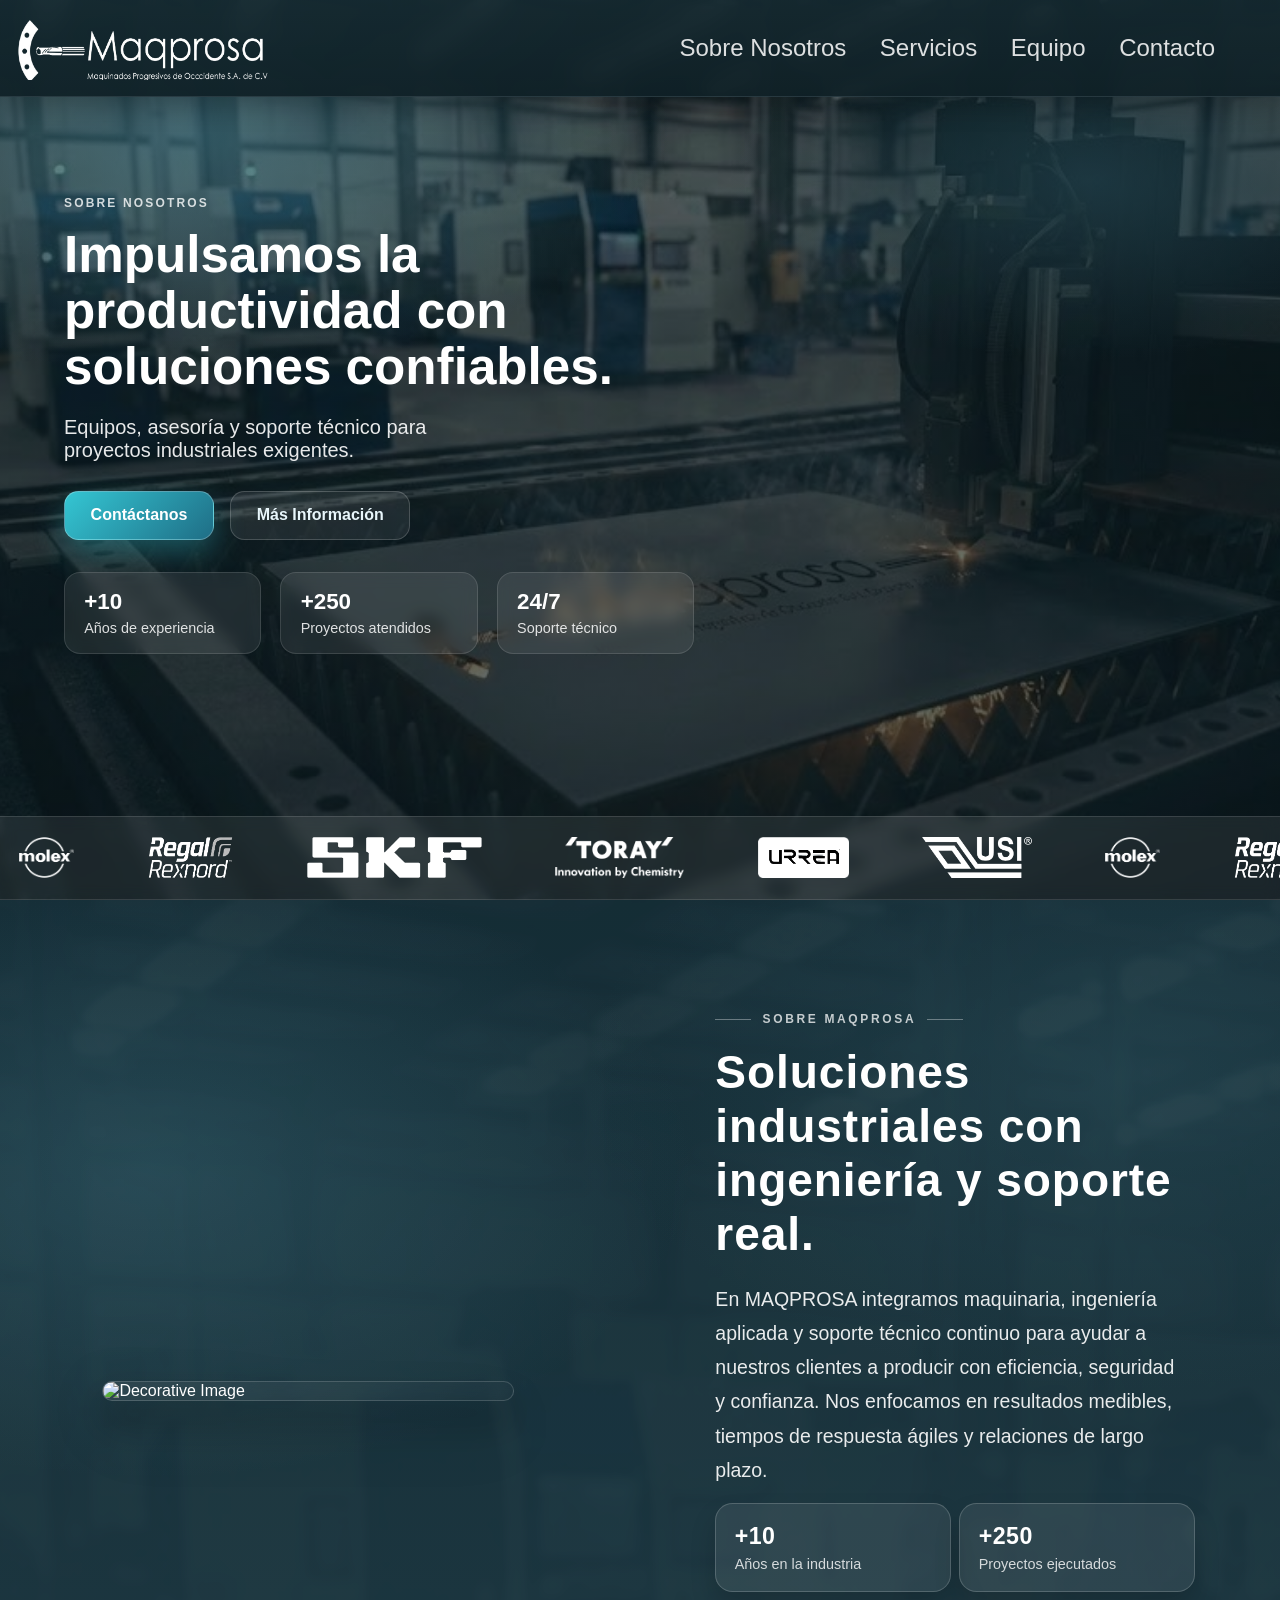
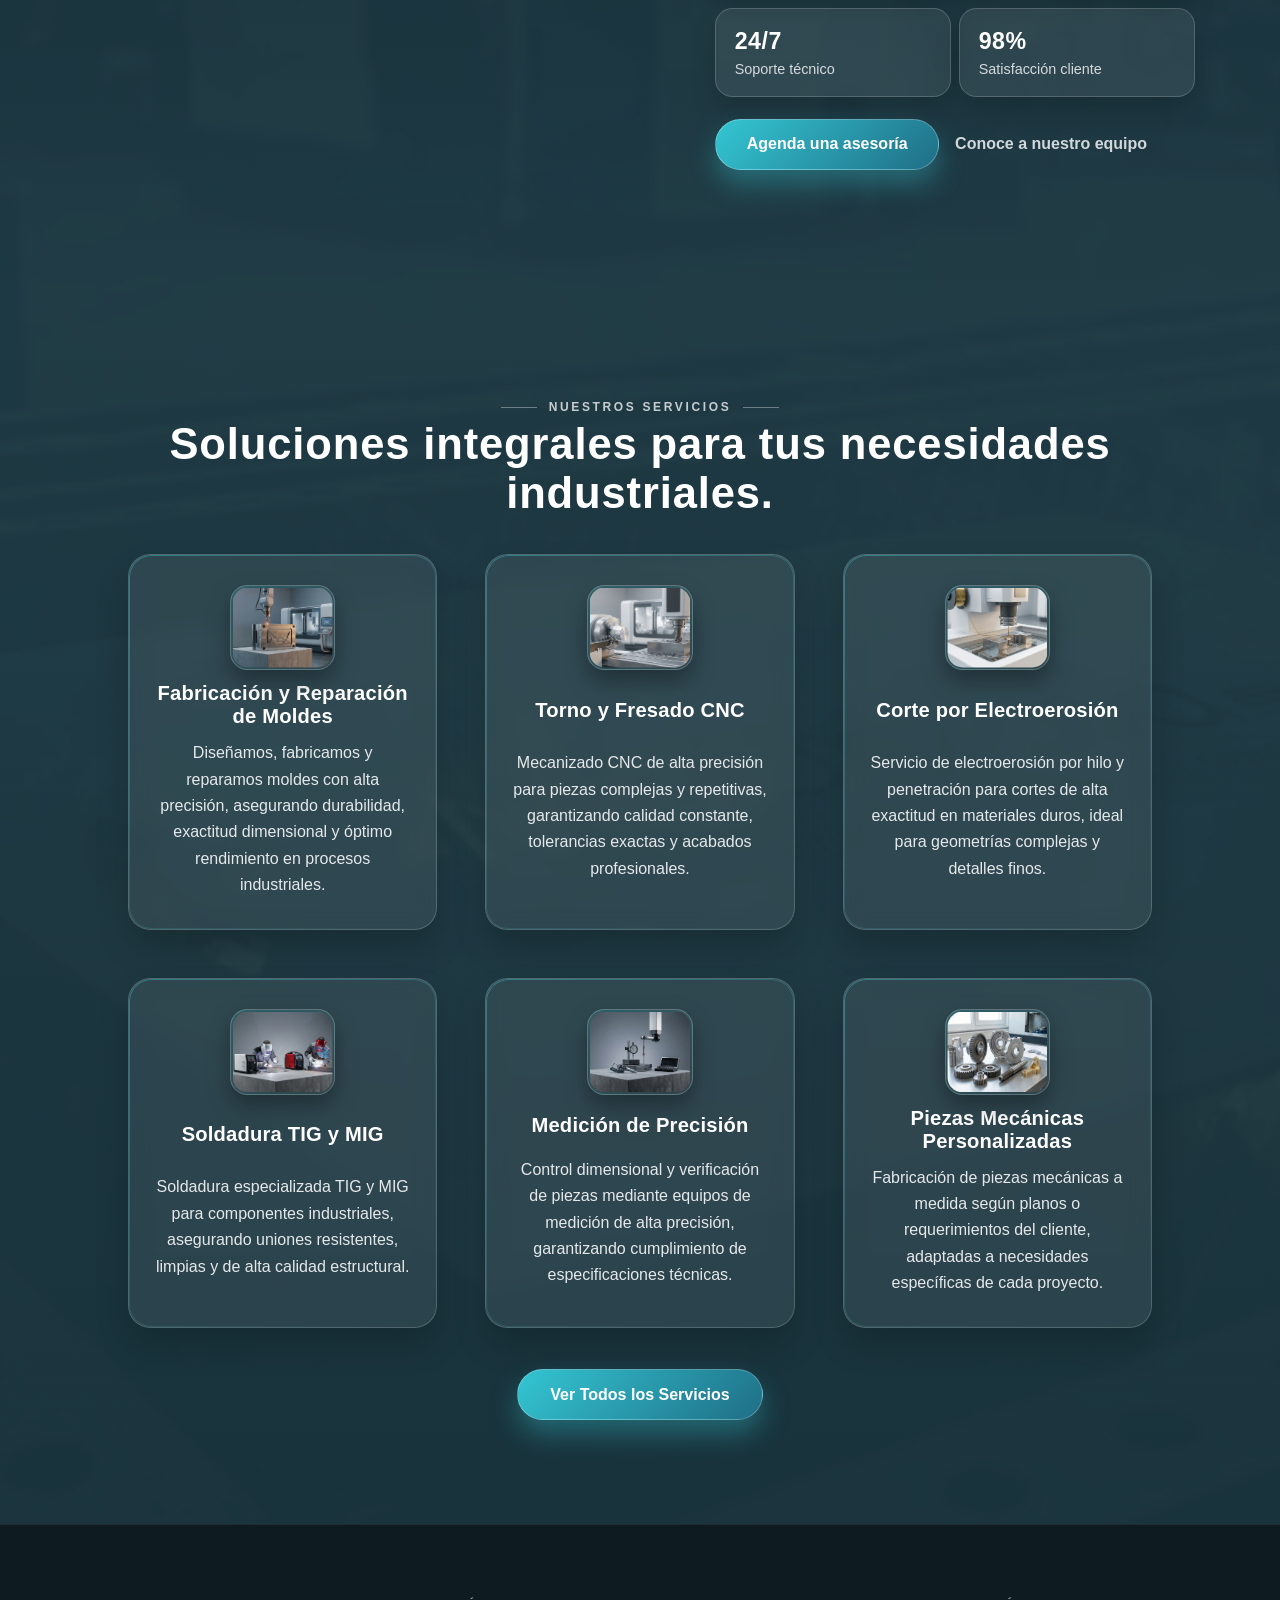
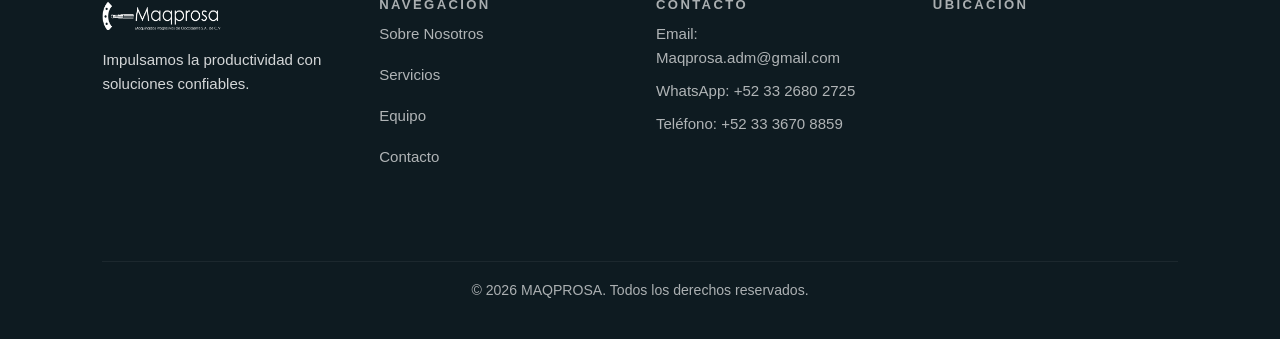
==== contact.html @ 890d2361 "About Us" ====
<!DOCTYPE html>
<html lang="es">
<head>
    <meta charset="UTF-8">
    <meta name="viewport" content="width=device-width, initial-scale=1.0">

    <link rel="stylesheet" href="frontend/styles.css">
    <link rel="stylesheet" href="frontend/styles_mobile.css">
    <script ref="script" src="frontend/script.js" defer></script>
    <script ref="script" src="frontend/script_navbar.js" defer></script>
    <link rel="icon" type="image/png" href="frontend/media/logo.png">
    <title>CONTACTO | MAQPROSA</title>
</head>
<body>
    <header>
        <nav>
            <a href="index.html#home" class="nav-link nav-logo">
                <img class="logo-nav" src="frontend/media/logo-nav.png" alt="Logo MAQPROSA">
            </a>

            <div class="menu-toggle" id="menuToggle">
                <span></span>
                <span></span>
                <span></span>
            </div>

            <ul>
                <li><a class="nav-link" href="us.html">Sobre Nosotros</a></li>
                <li><a class="nav-link" href="services.html">Servicios</a></li>
                <li><a class="nav-link" href="equipment.html">Equipo</a></li>
                <li><a class="nav-link" href="contact.html">Contacto</a></li>
            </ul>
        </nav>
    </header>

    <main>
        <section class="hero" id="home">
            <div class="hero-bg"></div>
            <div class="hero-content">
                <div class="hero-text">
                    <span class="hero-kicker">Sobre Nosotros</span>
                    <h1>Impulsamos la productividad con soluciones confiables.</h1>
                    <p>Equipos, asesoría y soporte técnico para proyectos industriales exigentes.</p>

                    <div class="hero-actions">
                            <a href="https://wa.me/523326802725" class="btn hero-btn hero-btn--primary">Contáctanos</a>
                            <a href="productos.html" class="btn hero-btn hero-btn--secondary">Más Información</a>
                    </div>

                    <div class="hero-stats">
                        <div>
                            <span class="stat-number">+10</span>
                            <span class="stat-label">Años de experiencia</span>
                        </div>
                        <div>
                            <span class="stat-number">+250</span>
                            <span class="stat-label">Proyectos atendidos</span>
                        </div>
                        <div>
                            <span class="stat-number">24/7</span>
                            <span class="stat-label">Soporte técnico</span>
                        </div>
                    </div>
                </div>
            </div>

            <div class="clients">
                <div class="client-logos">
                    <img class="img-client-logos" src="frontend/media/clients/molex.webp" alt="Cliente 1">
                    <img class="img-client-logos" src="frontend/media/clients/regal.webp" alt="Cliente 2">
                    <img class="img-client-logos" src="frontend/media/clients/SKF.webp" alt="Cliente 3">
                    <img class="img-client-logos" src="frontend/media/clients/toray.webp" alt="Cliente 4">
                    <img class="img-client-logos" src="frontend/media/clients/urrea.webp" alt="Cliente 5">
                    <img class="img-client-logos" src="frontend/media/clients/usi.webp" alt="Cliente 6">
                    <img class="img-client-logos" src="frontend/media/clients/molex.webp" alt="Cliente 1">
                    <img class="img-client-logos" src="frontend/media/clients/regal.webp" alt="Cliente 2">
                    <img class="img-client-logos" src="frontend/media/clients/SKF.webp" alt="Cliente 3">
                    <img class="img-client-logos" src="frontend/media/clients/toray.webp" alt="Cliente 4">
                    <img class="img-client-logos" src="frontend/media/clients/urrea.webp" alt="Cliente 5">
                    <img class="img-client-logos" src="frontend/media/clients/usi.webp" alt="Cliente 6">
                    <img class="img-client-logos" src="frontend/media/clients/molex.webp" alt="Cliente 1">
                    <img class="img-client-logos" src="frontend/media/clients/regal.webp" alt="Cliente 2">
                    <img class="img-client-logos" src="frontend/media/clients/SKF.webp" alt="Cliente 3">
                    <img class="img-client-logos" src="frontend/media/clients/toray.webp" alt="Cliente 4">
                    <img class="img-client-logos" src="frontend/media/clients/urrea.webp" alt="Cliente 5">
                    <img class="img-client-logos" src="frontend/media/clients/usi.webp" alt="Cliente 6">
                    <img class="img-client-logos" src="frontend/media/clients/molex.webp" alt="Cliente 1">
                    <img class="img-client-logos" src="frontend/media/clients/regal.webp" alt="Cliente 2">
                    <img class="img-client-logos" src="frontend/media/clients/SKF.webp" alt="Cliente 3">
                    <img class="img-client-logos" src="frontend/media/clients/toray.webp" alt="Cliente 4">
                    <img class="img-client-logos" src="frontend/media/clients/urrea.webp" alt="Cliente 5">
                    <img class="img-client-logos" src="frontend/media/clients/usi.webp" alt="Cliente 6">
                </div>
            </div>
        </section>

        <div class="about-services">
        <section class="about-us" id="about">
            <img class="about-us__decorative" src="frontend/media/hero-img.png" alt="Decorative Image">

            <div class="about-us__content">
                <span class="section-kicker">Sobre MAQPROSA</span>
                <h2>Soluciones industriales con ingeniería y soporte real.</h2>
                <p class="about-us__lead">En MAQPROSA integramos maquinaria, ingeniería aplicada y soporte técnico continuo para ayudar a nuestros clientes a producir con eficiencia, seguridad y confianza. Nos enfocamos en resultados medibles, tiempos de respuesta ágiles y relaciones de largo plazo.</p>
                    
                <div class="about-stat">
                    <span class="about-stat__number">+10</span>
                    <span class="about-stat__label">Años en la industria</span>
                </div>
                <div class="about-stat">
                    <span class="about-stat__number">+250</span>
                    <span class="about-stat__label">Proyectos ejecutados</span>
                </div>
                <div class="about-stat">
                    <span class="about-stat__number">24/7</span>
                    <span class="about-stat__label">Soporte técnico</span>
                </div>
                <div class="about-stat">
                    <span class="about-stat__number">98%</span>
                    <span class="about-stat__label">Satisfacción cliente</span>
                </div>

                <div class="about-us__cta">
                    <a href="contacto.html" class="btn about-btn">Agenda una asesoría</a>
                    <a href="equipo.html" class="about-link">Conoce a nuestro equipo</a>
                </div>
            </div>
        </section>
        <section class="services" id="services">
            <span class="section-kicker">Nuestros Servicios</span>
            <h2>Soluciones integrales para tus necesidades industriales.</h2>

            <div class="services-list" id="services">
                <div class="service-item service-moldes" id="fabricacion-moldes">
                    <img src="frontend/media/services/fabricacion-moldes.webp" alt="Fabricación y reparación de moldes industriales" class="service-icon">
                    <h3>Fabricación y Reparación de Moldes</h3>
                    <p>
                        Diseñamos, fabricamos y reparamos moldes con alta precisión, asegurando durabilidad, exactitud dimensional y óptimo rendimiento en procesos industriales.
                    </p>
                </div>

                <div class="service-item service-cnc" id="torno-fresado-cnc">
                    <img src="frontend/media/services/torno-fresado-cnc.webp" alt="Servicio de torno y fresado CNC de precisión" class="service-icon">
                    <h3>Torno y Fresado CNC</h3>
                    <p>
                        Mecanizado CNC de alta precisión para piezas complejas y repetitivas, garantizando calidad constante, tolerancias exactas y acabados profesionales.
                    </p>
                </div>

                <div class="service-item service-electroerosion" id="corte-electroerosion">
                    <img src="frontend/media/services/corte-electroerosion.webp" alt="Corte por electroerosión de alta precisión" class="service-icon">  
                    <h3>Corte por Electroerosión</h3>
                    <p>
                        Servicio de electroerosión por hilo y penetración para cortes de alta exactitud en materiales duros, ideal para geometrías complejas y detalles finos.
                    </p>
                </div>

                <div class="service-item service-soldadura" id="soldadura-tig-mig">
                    <img src="frontend/media/services/soldadura-tig-mig.webp" alt="Soldadura TIG y MIG industrial" class="service-icon">
                    <h3>Soldadura TIG y MIG</h3>
                    <p>
                        Soldadura especializada TIG y MIG para componentes industriales, asegurando uniones resistentes, limpias y de alta calidad estructural.
                    </p>
                </div>

                <div class="service-item service-medicion" id="medicion-precision">
                    <img src="frontend/media/services/medicion-precision.webp" alt="Medición dimensional y control de calidad" class="service-icon">
                    <h3>Medición de Precisión</h3>
                    <p>
                        Control dimensional y verificación de piezas mediante equipos de medición de alta precisión, garantizando cumplimiento de especificaciones técnicas.
                    </p>
                </div>

                <div class="service-item service-piezas" id="piezas-mecanicas-personalizadas">
                    <img src="frontend/media/services/piezas-mecanicas.webp" alt="Fabricación de piezas mecánicas personalizadas" class="service-icon">
                    <h3>Piezas Mecánicas Personalizadas</h3>
                    <p>
                        Fabricación de piezas mecánicas a medida según planos o requerimientos del cliente, adaptadas a necesidades específicas de cada proyecto.
                    </p>
                </div>

            </div>


            <div class="services-cta">
                <a href="servicios.html" class="btn services-btn">Ver Todos los Servicios</a>
            </div>

        </section>
        </div>
    </main>


    <footer>
        <div class="footer-content">
            <div class="footer-section">
                <img class="footer-logo" src="frontend/media/logo-footer.png" alt="Logo MAQPROSA">
                <p>Impulsamos la productividad con soluciones confiables.</p>
            </div>

            <div class="footer-section">
                <h4>Navegación</h4>
                <ul>
                    <li><a href="productos.html">Sobre Nosotros</a></li>
                    <li><a href="servicios.html">Servicios</a></li>
                    <li><a href="equipo.html">Equipo</a></li>
                    <li><a href="contacto.html">Contacto</a></li>
                </ul>
            </div>

            <div class="footer-section">
                <h4>Contacto</h4>
                <a href="mailto:Maqprosa.adm@gmail.com">Email: Maqprosa.adm@gmail.com</a>
                <a href="https://wa.me/523326802725">WhatsApp: +52 33 2680 2725</a>
                <a href="tel:+523336708859">Teléfono: +52 33 3670 8859</a>
            </div>

            <div class="footer-section footer-map">
                <h4>Ubicación</h4>
                <iframe src="https://www.google.com/maps/embed?pb=!1m18!1m12!1m3!1d8265.29716269699!2d-103.33255174720152!3d20.59193662450971!2m3!1f0!2f0!3f0!3m2!1i1024!2i768!4f13.1!3m3!1m2!1s0x8428b293394a0339%3A0xa8bdd4ad61870829!2sMaqprosa!5e0!3m2!1ses-419!2smx!4v1769815293856!5m2!1ses-419!2smx" width="400" height="500" style="border:0;" allowfullscreen="" loading="lazy" referrerpolicy="no-referrer-when-downgrade"></iframe>
            </div>
        </div>
        <div class="footer-bottom">
            <p>&copy; 2026 MAQPROSA. Todos los derechos reservados.</p>
        </div>
    </footer>

    
</body>
</html>
---- frontend/styles.css ----
:root {
    --primary-color: #274B57;
    --secondary-color: #5194a8;
    --font-color: #ffffff;
    --nav-mobile-bg: rgba(20, 40, 47, 0.973);
    --font-family: "Century Gothic", sans-serif;
}

body {
    margin: 0;
    font-family: var(--font-family);
    background-color: #182328;
    color: var(--font-color);
}

nav {
    width: 100%;
    height: 6em;

    background: linear-gradient(180deg, rgba(20, 40, 47, 0.92), rgba(15, 32, 38, 0.92));
    backdrop-filter: blur(10px);
    border-bottom: 1px solid rgba(255, 255, 255, 0.08);
    box-shadow: 0 10px 24px rgba(0, 0, 0, 0.2);

    position: fixed;
    top: 0;
    left: 0;
    z-index: 10000;

    display: flex;
    align-items: center;
    justify-content: space-between;
}

header > nav > ul {
    justify-content: center;
    align-items: center;
    list-style: none;
    display: inline-flex;
    margin: 0;
    padding: 0 3em 0 0;
}

.logo-nav {
    height: 70px;
    margin: 0;
    padding: 0 0em;
}

.nav-link {
    font-family: var(--font-family);
    font-size: 1.5em;
    margin: 0 0.7em;
    text-decoration: none;

    color: rgba(255, 255, 255, 0.86);
    position: relative;
    transition: color 0.25s ease;
}

.nav-link:hover {
    color: #41d8e7;
}

.nav-link.nav-logo:hover {
    text-decoration: none;
}

.nav-link.nav-logo::after {
    display: none;
}

.nav-link::after {
    content: "";
    position: absolute;
    left: 0;
    bottom: -6px;
    width: 100%;
    height: 2px;
    background: linear-gradient(90deg, rgba(65, 216, 231, 0.9), rgba(81, 148, 168, 0.9));
    transform: scaleX(0);
    transform-origin: left;
    transition: transform 0.25s ease;
}

.nav-link:hover::after {
    transform: scaleX(1);
}






.menu-toggle {
    display: none;
    flex-direction: column;
    cursor: pointer;
    padding: 0 2em;
}

.menu-toggle span {
    width: 30px;
    height: 3px;
    background-color: var(--font-color);
    margin: 4px 0;
    transition: 0.3s;
    border-radius: 3px;
}

.menu-toggle.active span:nth-child(1) {
    transform: rotate(-45deg) translate(-6px, 6px);
}

.menu-toggle.active span:nth-child(2) {
    opacity: 0;
}

.menu-toggle.active span:nth-child(3) {
    transform: rotate(45deg) translate(-6px, -6px);
}




.hero {
    position: relative;
    width: 100%;
    min-height: 100vh;
    padding: 0;
    background-image: url(media/bg_no_blur.jpg);
    background-size: cover;
    background-position: center;
    background-repeat: no-repeat;
    color: var(--font-color);
    display: flex;
    flex-direction: column;
    align-items: center;
    justify-content: flex-start;
    overflow: hidden;
}

.hero-bg {
    position: absolute;
    inset: 0;
    background:
        radial-gradient(800px 400px at 15% 15%, rgba(81, 148, 168, 0.45), transparent 60%),
        radial-gradient(600px 300px at 85% 20%, rgba(39, 75, 87, 0.6), transparent 60%),
        linear-gradient(180deg, rgba(7, 20, 24, 0.55), rgba(7, 20, 24, 0.65));
    z-index: 0;
}

.hero-content {
    position: relative;
    z-index: 1;
    width: 90vw;
    flex: 1;
    display: grid;
    grid-template-columns: 1.15fr 0.85fr;
    gap: 3.5rem;
    align-items: center;
    padding: 6.5em 0 2.5em;
}

.hero-text h1 {
    font-size: clamp(2.2rem, 4vw, 3.6rem);
    margin: 0.3em 0 0.4em;
    line-height: 1.1;
}

.hero-text p {
    font-size: clamp(1rem, 2vw, 1.25rem);
    max-width: 36ch;
    opacity: 0.9;
}

.hero-kicker {
    display: inline-flex;
    align-items: center;
    gap: 0.5rem;
    font-weight: 600;
    text-transform: uppercase;
    letter-spacing: 0.18em;
    font-size: 0.75rem;
    color: rgba(255, 255, 255, 0.8);
}

.hero-actions {
    display: flex;
    gap: 1rem;
    flex-wrap: wrap;
    margin: 1.8rem 0 2rem;
}

.hero-btn {
    display: inline-flex;
    align-items: center;
    justify-content: center;
    padding: 0.9em 1.6em;
    border-radius: 0.9em;
    text-decoration: none;
    color: var(--font-color);
    background: var(--primary-color);
    box-shadow: 0 0 20px rgba(255, 255, 255, 0.2);
    font-weight: 700;

    transition: background 0.3s ease, box-shadow 0.3s ease;
}

.hero-btn:hover {
    background: var(--secondary-color);
    box-shadow: 0 0 30px rgba(255, 255, 255, 0.4);
}

.hero-btn--primary {
    background: linear-gradient(135deg, #34c6d3, #1f6e86);
    box-shadow: 0 12px 30px rgba(52, 198, 211, 0.35);
    border: 1px solid rgba(255, 255, 255, 0.25);
}

.hero-btn--primary:hover {
    background: linear-gradient(135deg, #41d8e7, #23829b);
    box-shadow: 0 16px 36px rgba(65, 216, 231, 0.45);
}

.hero-btn--secondary {
    background: rgba(255, 255, 255, 0.08);
    color: #e8f6fb;
    border: 1px solid rgba(255, 255, 255, 0.18);
    box-shadow: none;
}

.hero-btn--secondary:hover {
    background: rgba(255, 255, 255, 0.16);
    box-shadow: 0 8px 18px rgba(0, 0, 0, 0.18);
}

.hero-stats {
    display: grid;
    grid-template-columns: repeat(3, minmax(0, 1fr));
    gap: 1.2rem;
}

.hero-stats div {
    padding: 1rem 1.2rem;
    border-radius: 1rem;
    background: rgba(255, 255, 255, 0.08);
    backdrop-filter: blur(8px);
    border: 1px solid rgba(255, 255, 255, 0.12);
}

.stat-number {
    display: block;
    font-size: 1.4rem;
    font-weight: 700;
    margin-bottom: 0.3rem;
}

.stat-label {
    font-size: 0.9rem;
    opacity: 0.85;
}

.clients {
    width: 100%;
    height: auto;
    min-height: clamp(56px, 7vh, 90px);
    padding: 0.6em 0;
    margin-top: 2em;
    display: flex;
    align-items: center;
    background: rgba(255, 255, 255, 0.08);
    backdrop-filter: blur(8px);
    border-top: 0.2px solid rgba(255, 255, 255, 0.12);
    border-bottom: 0.2px solid rgba(255, 255, 255, 0.12);
    overflow: hidden;
}

.client-logos {
    display: flex;
    align-items: center;
    gap: 2.2em;
    width: max-content;
    animation: clients-scroll 28s linear infinite;
    will-change: transform;
}

.img-client-logos {
    height: clamp(26px, 4.6vh, 54px);
    max-height: 100%;
    margin: 0 1.2em;
    flex-shrink: 0;
    object-fit: contain;
    filter: grayscale(1) invert(1) brightness(2);
    transition: filter 0.3s ease-in-out;
}


.img-client-logos:hover {
    filter: grayscale(0%) brightness(1);
}

@keyframes clients-scroll {
    0% {
        transform: translateX(0);
    }
    100% {
        transform: translateX(-50%);
    }
}







.about-services {
    position: relative;
    background:
        radial-gradient(900px 520px at 12% 12%, rgba(81, 148, 168, 0.24), transparent 60%),
        radial-gradient(900px 520px at 88% 8%, rgba(39, 75, 87, 0.52), transparent 60%),
        linear-gradient(180deg, #122a33 0%, #1c3741 45%, #17313a 100%);
    overflow: hidden;
}

.about-services::before {
    content: "";
    position: absolute;
    inset: 0;
    background: url("media/bg_no_blur.jpg") center/cover no-repeat;
    opacity: 0.05;
    mix-blend-mode: screen;
    pointer-events: none;
}

.about-services > * {
    position: relative;
    z-index: 1;
}

.about-us {
    position: relative;
    max-width: 100vw;
    min-height: 78vh;
    padding: 7em 8vw;
    text-align: left;
    background: transparent;
    display: grid;
    grid-template-columns: minmax(0, 1.1fr) minmax(0, 0.9fr);
    grid-template-areas: "decorative content";
    column-gap: 3rem;
    row-gap: 1rem;
    align-items: center;
}

.about-us::before {
    display: none;
}

.section-kicker {
    display: inline-flex;
    align-items: center;
    gap: 0.7rem;
    font-weight: 600;
    text-transform: uppercase;
    letter-spacing: 0.22em;
    font-size: 0.75rem;
    color: rgba(255, 255, 255, 0.75);
}

.section-kicker::before {
    content: "";
    display: inline-block;
    width: 36px;
    height: 1px;
    background: rgba(255, 255, 255, 0.35);
}

.section-kicker::after {
    content: "";
    display: inline-block;
    width: 36px;
    height: 1px;
    background: rgba(255, 255, 255, 0.35);
}

.about-us__content {
    max-width: 920px;
    display: grid;
    grid-template-columns: repeat(2, minmax(0, 1fr));
    column-gap: 1.6rem;
    row-gap: 1rem;
    justify-items: start;
    grid-area: content;
}

.about-us__content > .section-kicker,
.about-us__content > h2,
.about-us__content > .about-us__lead,
.about-us__content > .about-us__cta {
    grid-column: 1 / -1;
}

.about-us__decorative {
    grid-area: decorative;
    justify-self: start;
    width: 32vw;
    height: auto;
    display: block;
    object-fit: contain;
    border-radius: 2rem;
    background: linear-gradient(145deg, rgba(255, 255, 255, 0.08), rgba(255, 255, 255, 0.02));
    border: 1px solid rgba(255, 255, 255, 0.16);
    box-shadow: 0 22px 36px rgba(0, 0, 0, 0.22);
    backdrop-filter: blur(10px);
    filter: drop-shadow(0 12px 24px rgba(0, 0, 0, 0.3));
}

.about-us h2 {
    font-size: clamp(2.1rem, 3.6vw, 3.1rem);
    margin: 0.2rem 0 0.3rem;
    letter-spacing: 0.02em;
}

.about-us__lead {
    max-width: 66ch;
    font-size: clamp(1.02rem, 2vw, 1.22rem);
    line-height: 1.75;
    opacity: 0.9;
    margin: 0;
    text-align: left;
}

.about-us__grid {
    width: min(1100px, 100%);
    display: grid;
    grid-template-columns: repeat(auto-fit, minmax(240px, 1fr));
    gap: 1.5rem;
}

.about-card {
    padding: 1.7rem 1.6rem;
    border-radius: 1.2rem;
    text-align: left;
    background: rgba(255, 255, 255, 0.08);
    border: 1px solid rgba(255, 255, 255, 0.16);
    box-shadow: 0 18px 30px rgba(0, 0, 0, 0.18);
    backdrop-filter: blur(8px);
    display: grid;
    gap: 0.6rem;
    transition: transform 0.3s ease, box-shadow 0.3s ease;
}

.about-card:hover {
    transform: translateY(-6px);
    box-shadow: 0 24px 40px rgba(0, 0, 0, 0.25);
}


.about-card h3 {
    margin: 0;
    font-size: 1.2rem;
}

.about-card p {
    margin: 0;
    opacity: 0.88;
    line-height: 1.6;
}

.about-us__content .about-stat {
    width: 100%;
}

.about-stat {
    max-width: 90%;
    padding: 1.2rem 1.15rem;
    border-radius: 1.1rem;
    background: rgba(255, 255, 255, 0.08);
    border: 1px solid rgba(255, 255, 255, 0.18);
    display: grid;
    gap: 0.35rem;
    box-shadow: 0 14px 26px rgba(0, 0, 0, 0.16);
}

.about-stat__number {
    font-size: 1.45rem;
    font-weight: 700;
    letter-spacing: 0.02em;
}

.about-stat__label {
    font-size: 0.9rem;
    opacity: 0.8;
}

.about-us__cta {
    display: flex;
    align-items: center;
    gap: 1rem;
    flex-wrap: wrap;
    justify-content: flex-start;
    margin-top: 0.4rem;
}

.about-btn {
    display: inline-flex;
    align-items: center;
    justify-content: center;
    padding: 0.95em 1.9em;
    border-radius: 999px;
    text-decoration: none;
    color: var(--font-color);
    background: linear-gradient(135deg, #34c6d3, #1f6e86);
    border: 1px solid rgba(255, 255, 255, 0.28);
    box-shadow: 0 14px 26px rgba(52, 198, 211, 0.35);
    font-weight: 700;
    transition: transform 0.3s ease, box-shadow 0.3s ease, background 0.3s ease;
}

.about-btn:hover {
    transform: translateY(-2px);
    background: linear-gradient(135deg, #41d8e7, #23829b);
    box-shadow: 0 18px 34px rgba(65, 216, 231, 0.45);
}

.about-link {
    color: rgba(255, 255, 255, 0.8);
    text-decoration: none;
    font-weight: 600;
    position: relative;
}

.about-link::after {
    content: "";
    position: absolute;
    left: 0;
    bottom: -6px;
    width: 100%;
    height: 2px;
    background: rgba(255, 255, 255, 0.6);
    transform: scaleX(0);
    transform-origin: left;
    transition: transform 0.3s ease;
}

.about-link:hover::after {
    transform: scaleX(1);
}







.services {
    position: relative;
    padding: 7em 8vw 6.5em;
    text-align: center;
    background: transparent;
    overflow: hidden;
}

.services::before {
    display: none;
}

.services h2 {
    font-size: clamp(2.1rem, 3.4vw, 3.1rem);
    margin: 0.4rem 0 2.2rem;
    letter-spacing: 0.02em;
}

.services-list {
    display: grid;
    grid-template-columns: repeat(3, 1fr);
    gap: 3rem;
    max-width: 80vw;
    margin: 0 auto 2.6rem;
    justify-items: center;
}


.service-item {
    position: relative;
    padding: 1.9rem 1.6rem;
    border-radius: 1.4rem;
    background: rgba(255, 255, 255, 0.08);
    border: 1px solid rgba(255, 255, 255, 0.18);
    box-shadow: 0 18px 32px rgba(0, 0, 0, 0.18);
    backdrop-filter: blur(10px);
    display: grid;
    gap: 0.75rem;
    justify-items: center;
    text-align: center;
    transition: transform 0.3s ease, box-shadow 0.3s ease, border-color 0.3s ease;
}

.service-item::before {
    content: "";
    position: absolute;
    inset: 0;
    border-radius: inherit;
    border: 1px solid transparent;
    background: linear-gradient(140deg, rgba(52, 198, 211, 0.45), rgba(255, 255, 255, 0)) border-box;
    -webkit-mask:
        linear-gradient(#fff 0 0) padding-box,
        linear-gradient(#fff 0 0);
    mask:
        linear-gradient(#fff 0 0) padding-box,
        linear-gradient(#fff 0 0);
    -webkit-mask-composite: xor;
    mask-composite: exclude;
    pointer-events: none;
}

.service-item:hover {
    transform: translateY(-6px);
    border-color: rgba(255, 255, 255, 0.32);
    box-shadow: 0 28px 46px rgba(0, 0, 0, 0.26);
}

.service-icon {
    width: 100px;
    height: 80px;
    padding: 0.1rem;
    border-radius: 1.1rem;
    background: linear-gradient(140deg, rgba(52, 198, 211, 0.2), rgba(255, 255, 255, 0.04));
    border: 1px solid rgba(255, 255, 255, 0.22);
    box-shadow: 0 12px 20px rgba(0, 0, 0, 0.16);
    filter: drop-shadow(0 8px 12px rgba(0, 0, 0, 0.22));
}

.service-item h3 {
    margin: 0;
    font-size: 1.26rem;
    letter-spacing: 0.01em;
}

.service-item p {
    margin: 0;
    opacity: 0.88;
    line-height: 1.65;
}

.services-cta {
    display: flex;
    justify-content: center;
}

.services-btn {
    display: inline-flex;
    align-items: center;
    justify-content: center;
    padding: 0.95em 2em;
    border-radius: 999px;
    text-decoration: none;
    color: var(--font-color);
    background: linear-gradient(135deg, #34c6d3, #1f6e86);
    border: 1px solid rgba(255, 255, 255, 0.25);
    box-shadow: 0 14px 26px rgba(52, 198, 211, 0.35);
    font-weight: 700;
    transition: transform 0.3s ease, box-shadow 0.3s ease, background 0.3s ease;
}

.services-btn:hover {
    transform: translateY(-2px);
    background: linear-gradient(135deg, #41d8e7, #23829b);
    box-shadow: 0 18px 34px rgba(65, 216, 231, 0.45);
}









footer {
    position: relative;
    background: #0e1b21;
    padding: 4.5em 8vw 2.6em;
    border-top: 1px solid rgba(255, 255, 255, 0.08);
}

.footer-content {
    display: grid;
    grid-template-columns: repeat(auto-fit, minmax(100px, 1fr));
    gap: 2em;
    width: 100%;
    margin: 0 auto 2.2rem;
    align-items: start;
}

.footer-logo {
    width: 120px;
    height: auto;
    margin-bottom: 0.9rem;
}

.footer-section h3,
.footer-section h4 {
    margin: 0 0 0.65rem;
    letter-spacing: 0.02em;
}

.footer-section h3 {
    font-size: 1.25rem;
}

.footer-section h4 {
    font-size: 0.82rem;
    text-transform: uppercase;
    letter-spacing: 0.18em;
    color: rgba(255, 255, 255, 0.65);
}

.footer-section p,
.footer-section a {
    width: 220px;
    margin: 0 0 0.55rem;
    opacity: 0.82;
    line-height: 1.6;
    font-size: 0.94rem;
}

.footer-section ul {
    list-style: none;
    margin: 0;
    padding: 0;
    display: grid;
    gap: 0.5rem;
}

.footer-section a {
    color: rgba(255, 255, 255, 0.82);
    text-decoration: none;
    transition: color 0.2s ease, opacity 0.2s ease;
    display: inline-flex;
}

.footer-section a:hover {
    color: #41d8e7;
    opacity: 1;
}

.footer-map iframe {
    width: 100%;
    height: 200px;
    border-radius: 0.6rem;
    border: 1px solid rgba(255, 255, 255, 0.12);
}

.footer-bottom {
    text-align: center;
    padding-top: 1.2rem;
    border-top: 1px solid rgba(255, 255, 255, 0.06);
}

.footer-bottom p {
    margin: 0;
    font-size: 0.88rem;
    opacity: 0.65;
}
---- frontend/styles_mobile.css ----
@media screen and (max-width: 1024px) {
    .nav-link {
        font-size: 1em;
    }

    footer {
        padding: 3.5em 6vw 2.2em;
        text-align: center;
    }

    .footer-content {
        display: grid;
        grid-template-columns: repeat(2, minmax(0, 1fr));
        gap: 1.6rem;
        width: min(900px, 100%);
        margin: 0 auto 1.8rem;
        justify-items: center;
    }

    .footer-logo {
        margin: 0 auto 0.6rem;
    }

    .footer-section p,
    .footer-section a {
        text-align: center;
        width: 100%;
    }

    .footer-section a {
        justify-content: center;
    }

    .footer-section ul {
        justify-items: center;
    }

    .footer-map iframe {
        height: 210px;
    }
}

@media screen and (max-width: 768px) {
    nav {
        padding: 0;
    }

    .menu-toggle {
        display: flex;
    }

    header > nav > ul {
        position: fixed;
        top: 6em;
        right: -100%;
        width: 100%;
        height: calc(100vh - 6em);
        background-color: var(--nav-mobile-bg);
        flex-direction: column;
        justify-content: flex-start;
        padding: 2em 0;
        transition: right 0.3s ease-in-out;
        box-shadow: -2px 0 5px rgba(0, 0, 0, 0.3);
    }

    header > nav > ul.active {
        right: 0;
    }

    header > nav > ul li {
        margin: 1em 0;
        width: 100%;
        text-align: center;
    }

    .nav-link {
        font-size: 1.3em;
        display: block;
        padding: 0.5em 0;
    }

    .logo-nav {
        height: 60px;
    }

    .hero {
        height: 100svh;
        min-height: 100svh;
        box-sizing: border-box;
        padding: 8em 6vw 0.8em;
        flex-direction: column;
        align-items: center;
        justify-content: flex-start;
        gap: 1.4rem;
    }

    .hero-content {
        grid-template-columns: 1fr;
        gap: 1.1rem;
        text-align: center;
        padding: 0;
    }

    .hero-text {
        display: flex;
        flex-direction: column;
        gap: 0.85rem;
        align-items: center;
    }

    .hero-text h1 {
        font-size: clamp(2rem, 6vw, 2.6rem);
    }

    .hero-text p {
        font-size: clamp(0.95rem, 3.2vw, 1.1rem);
        margin: 0;
        max-width: 48ch;
    }

    .hero-actions {
        margin: 0.2rem 0 0.6rem;
        justify-content: center;
        flex-direction: column;
        align-items: stretch;
        gap: 0.75rem;
        width: min(92%, 420px);
        margin-left: auto;
        margin-right: auto;
    }

    .hero-stats {
        grid-template-columns: 1fr 1fr;
        gap: 0.9rem;
        width: 100%;
        max-width: 520px;
        margin: 0 auto;
    }

    .hero-stats div {
        padding: 0.75rem 0.9rem;
    }

    .stat-number {
        font-size: 1.2rem;
    }

    .stat-label {
        font-size: 0.82rem;
    }

    .hero-card {
        order: -1;
    }

    .clients {
        position: absolute;
        left: 0;
        right: 0;
        bottom: 0;
        width: 100%;
        height: clamp(60px, 7vh, 72px);
        padding: 0.3em 0;
        margin: 0;
        display: flex;
        align-items: center;
    }

    .client-logos {
        gap: 2em;
        animation-duration: 28s;
    }

    .img-client-logos {
        height: clamp(20px, 3.4vh, 32px);
        margin: 0 1.1em;
    }

    .about-us {
        grid-template-columns: 1fr;
        grid-template-areas:
            "content"
            "decorative";
        text-align: center;
        padding: 4em 6vw;
        row-gap: 1.2rem;
    }

    .about-us__content {
        justify-items: center;
        grid-template-columns: repeat(2, minmax(0, 1fr));
        column-gap: 1rem;
        row-gap: 0.7rem;
        max-width: 640px;
    }

    .section-kicker {
        justify-content: center;
    }

    .about-us__lead {
        text-align: center;
    }

    .about-us__decorative {
        margin-top: 1em;
        justify-self: center;
        width: min(320px, 80vw);
        padding: 0.3em;
    }

    .about-us__cta {
        justify-content: center;
        margin-top: 0.6rem;
        width: min(92%, 420px);
        margin-left: auto;
        margin-right: auto;
    }

    .about-stat {
        padding: 0.85rem 0.95rem;
    }

    .about-us__content .about-stat {
        display: none;
    }

    .about-stat__number {
        font-size: 1.2rem;
    }

    .services {
        padding: 4em 6vw 3.5em;
    }

    .services h2 {
        font-size: clamp(1.8rem, 5vw, 2.6rem);
        margin: 0.4rem 0 1.8rem;
    }

    .services-list {
        display: grid;
        grid-template-columns: repeat(2, 1fr);
        gap: 1.5rem;
        max-width: 100%;
        margin: 0 auto 2rem;
    }

    .service-item {
        padding: 1.4rem 1.2rem;
        border-radius: 1.1rem;
        gap: 0.6rem;
    }

    .service-icon {
        width: 80px;
        height: 65px;
    }

    .service-item h3 {
        font-size: 1.1rem;
    }

    .service-item p {
        font-size: 0.9rem;
        line-height: 1.5;
    }

    .services-btn {
        padding: 0.8em 1.6em;
        font-size: 0.95rem;
    }

    footer {
        padding: 2.5em 6vw 1.5em;
    }

    .footer-content {
        display: grid;
        grid-template-columns: 1fr;
        gap: 1.8rem;
        width: 100%;
        margin: 0 auto 1.5rem;
        justify-items: center;
    }

    .footer-section {
        text-align: center;
        width: 100%;
    }

    .footer-section p,
    .footer-section a {
        width: 100%;
        text-align: center;
    }

    .footer-section ul {
        justify-items: center;
    }

    .footer-map iframe {
        height: 180px;
    }

    footer p {
        font-size: 0.85rem;
    }
}

/* Celulares regulares*/
@media screen and (max-width: 480px) {
    nav {
        height: 5em;
        padding: 0;
    }

    .menu-toggle {
        display: flex;
    }

    header > nav > ul {
        position: fixed;
        top: 5em;
        right: -100%;
        width: 100%;
        height: calc(100vh - 5em);
        background-color: var(--nav-mobile-bg);
        flex-direction: column;
        justify-content: flex-start;
        padding: 2em 0;
        transition: right 0.3s ease-in-out;
        box-shadow: -2px 0 5px rgba(0, 0, 0, 0.3);
    }

    header > nav > ul.active {
        right: 0;
    }

    header > nav > ul li {
        margin: 1em 0;
        width: 100%;
        text-align: center;
    }

    .logo-nav {
        height: 50px;
    }

    .nav-link {
        font-size: 1.2em;
        display: block;
        padding: 0.5em 0;
    }

    .menu-toggle span {
        width: 25px;
        height: 2.5px;
    }

    .hero {
        height: auto;
        min-height: 100svh;
        box-sizing: border-box;
        padding: 7em 5vw 0.6em;
        flex-direction: column;
        align-items: center;
        justify-content: flex-start;
        gap: 1em;
    }

    .hero-content {
        grid-template-columns: 1fr;
        gap: 1em;
    }

    .hero-text {
        display: flex;
        flex-direction: column;
        gap: 1em;
    }

    .hero-text h1 {
        font-size: clamp(1.85rem, 7vw, 2.3rem);
    }

    .hero-text p {
        font-size: clamp(0.9rem, 3.6vw, 1rem);
        margin: 0 0 0.5em 0;
    }

    .hero-actions {
        margin: 0.6rem 0 0;
        width: min(92%, 340px);
        flex-direction: column;
        align-items: stretch;
        margin-left: auto;
        margin-right: auto;
    }

    .hero-btn {
        width: 100%;
        max-width: 100%;
        box-sizing: border-box;
    }

    .hero-btn--primary {
        margin-bottom: 0.2em;
    }

    .hero-btn--secondary {
        margin-bottom: 0 !important;
    }

    .hero-stats {
        grid-template-columns: repeat(2, minmax(0, 1fr));
        gap: 0.75rem;
        width: 100%;
        max-width: 100%;
    }

    .hero-stats div {
        padding: 0.7rem 0.85rem;
        min-width: 0;
    }

    .stat-number {
        font-size: 1.1rem;
    }

    .stat-label {
        font-size: 0.78rem;
        word-break: break-word;
    }

    .clients {
        position: absolute;
        left: 0;
        right: 0;
        bottom: 0;
        width: 100%;
        height: clamp(50px, 6vh, 64px);
        padding: 0.25em 0;
        margin: 0;
        display: flex;
        align-items: center;
    }

    .client-logos {
        gap: 1.5em;
        animation-duration: 30s;
    }

    .img-client-logos {
        height: clamp(18px, 3.6vh, 30px);
        margin: 0 0.9em;
    }

    .about-us {
        grid-template-columns: 1fr;
        grid-template-areas:
            "content"
            "decorative";
        text-align: center;
        padding: 3.6em 6vw;
        row-gap: 1.1rem;
    }

    .about-us__content {
        justify-items: center;
        grid-template-columns: 1fr;
        row-gap: 0.7rem;
        max-width: 520px;
    }

    .section-kicker {
        justify-content: center;
    }

    .about-us__lead {
        text-align: center;
    }

    .about-us__decorative {
        display: none;
    }

    .about-us__cta {
        justify-content: center;
        margin-top: 0.6rem;
        flex-direction: column;
        align-items: stretch;
        width: min(92%, 340px);
        margin-left: auto;
        margin-right: auto;
    }

    .about-btn {
        width: 100%;
        max-width: 100%;
        box-sizing: border-box;
    }

    .about-stat {
        padding: 0.75rem 0.85rem;
    }

    .about-us__content .about-stat {
        display: none;
    }

    .about-stat__number {
        font-size: 1.1rem;
    }

    .services {
        padding: 3.2em 5vw 2.5em;
    }

    .services h2 {
        font-size: clamp(1.6rem, 5.5vw, 2.3rem);
        margin: 0.3rem 0 1.5rem;
    }

    .services-list {
        display: grid;
        grid-template-columns: 1fr;
        gap: 1.2rem;
        max-width: 100%;
    }

    .service-item {
        padding: 1.2rem 1rem;
        border-radius: 1rem;
        gap: 0.5rem;
    }

    .service-icon {
        width: 70px;
        height: 55px;
    }

    .service-item h3 {
        font-size: 1rem;
    }

    .service-item p {
        font-size: 0.88rem;
        line-height: 1.4;
    }

    .services-btn {
        padding: 0.75em 1.5em;
        font-size: 0.9rem;
    }

    footer {
        padding: 1.5em 5vw 1em;
    }

    .footer-content {
        display: grid;
        grid-template-columns: 1fr;
        gap: 1.2rem;
        margin: 0 auto 1rem;
    }

    .footer-logo {
        width: 100px;
    }

    .footer-section h4 {
        font-size: 0.8rem;
    }

    .footer-section p,
    .footer-section a {
        font-size: 0.85rem;
        margin-bottom: 0.4rem;
    }

    .footer-map iframe {
        height: 150px;
    }

    footer p {
        font-size: 0.8rem;
    }
}

/* Celulares pequeños */
@media screen and (max-width: 360px) {
    nav {
        height: 4.8em;
    }

    header > nav > ul {
        top: 4.8em;
        height: calc(100vh - 4.8em);
    }

    .logo-nav {
        height: 48px;
    }

    .menu-toggle span {
        width: 23px;
        height: 2px;
    }

    .hero {
        padding: 6.4em 5vw 0.6em;
        gap: 1rem;
    }

    .hero-text h1 {
        font-size: clamp(1.7rem, 7.4vw, 2.1rem);
    }

    .hero-text p {
        font-size: clamp(0.88rem, 3.8vw, 0.98rem);
    }

    .hero-actions {
        margin: 0 0 !important;
    }

    .hero-btn--secondary {
        margin: 0 !important;
    }

    .hero-stats {
        grid-template-columns: repeat(3, minmax(0, 1fr));
        gap: 0.35rem;
    }

    .hero-stats div {
        padding: 0.28rem 0;
        min-width: 0;
        text-align: center;
    }

    .stat-number {
        font-size: 0.5rem;
        line-height: 1.1;
    }

    .stat-label {
        font-size: 0.56rem;
        line-height: 1.1;
        word-break: break-word;
    }

    .about-us__decorative {
        display: none;
    }

    .services {
        padding: 2.5em 5vw 2em;
    }

    .services h2 {
        font-size: clamp(1.5rem, 6vw, 2rem);
        margin: 0.2rem 0 1.2rem;
    }

    .services-list {
        grid-template-columns: 1fr;
        gap: 1rem;
    }

    .service-item {
        padding: 1rem 0.9rem;
    }

    .service-icon {
        width: 65px;
        height: 50px;
    }

    .service-item h3 {
        font-size: 0.95rem;
    }

    .service-item p {
        font-size: 0.85rem;
    }

    .services-btn {
        padding: 0.7em 1.3em;
        font-size: 0.85rem;
    }

    footer {
        padding: 1.2em 4vw 0.8em;
    }

    .footer-content {
        gap: 1rem;
        margin: 0 auto 0.8rem;
    }

    .footer-logo {
        width: 90px;
    }

    .footer-section h4 {
        font-size: 0.75rem;
    }

    .footer-section p,
    .footer-section a {
        font-size: 0.8rem;
    }

    .footer-map iframe {
        height: 120px;
    }
}

/* Celulares con poca altura */
@media screen and (max-width: 480px) and (max-height: 765px) {
    .hero-stats {
        grid-template-columns: repeat(3, minmax(0, 1fr));
        gap: 0.3rem;
    }

    .hero-content {
        margin-top: 0 !important;
    }

    .hero-stats div {
        display: flex;
        flex-direction: column;
        align-items: center;
        justify-content: center;
        margin: 0 0 6em 0;
    }

    .stat-number {
        font-size: 0.6rem;
        line-height: 1.05;
    }

    .stat-label {
        font-size: 0.5rem;
        line-height: 1.05;
        word-break: break-word;
    }

    footer {
        padding: 2em 6vw 1.2em;
    }

    .services {
        padding: 2em 5vw 1.8em;
    }

    .services h2 {
        margin: 0.2rem 0 1rem;
    }

    .services-list {
        gap: 0.9rem;
    }

    .service-item {
        padding: 0.9rem 0.8rem;
        gap: 0.4rem;
    }

    .service-icon {
        width: 60px;
        height: 48px;
    }

    .service-item h3 {
        font-size: 0.9rem;
    }

    .service-item p {
        font-size: 0.82rem;
    }

    .footer-content {
        gap: 0.9rem;
    }

    .footer-section h3 {
        font-size: 1rem;
    }

    .footer-section h4 {
        font-size: 0.78rem;
    }

    .footer-section p,
    .footer-section a {
        font-size: 0.82rem;
        margin-bottom: 0.3rem;
        text-align: center;
        width: 100%;
    }

    .footer-map iframe {
        height: 60px;
    }

    .footer-bottom {
        padding-top: 0.7rem;
    }

    .footer-bottom p {
        font-size: 0.78rem;
    }
}

/* Celulares con mayor altura */
@media screen and (max-width: 480px) and (min-height: 766px) {
    .hero-stats {
        grid-template-columns: 1fr;
        gap: 0.5rem;
        height: fit-content;
        width: 90%;
        margin: 0 0 6em 0;
        text-align: center;
    }

    .hero-stats div {
        justify-items: center;
    }

    .services {
        padding: 3em 5vw 2.5em;
    }

    .services h2 {
        margin: 0.3rem 0 1.3rem;
    }

    .services-list {
        gap: 1.1rem;
    }

    .service-item {
        padding: 1.1rem 0.95rem;
        gap: 0.5rem;
    }

    .service-icon {
        width: 72px;
        height: 58px;
    }

    .service-item h3 {
        font-size: 0.98rem;
    }

    .service-item p {
        font-size: 0.87rem;
    }
}
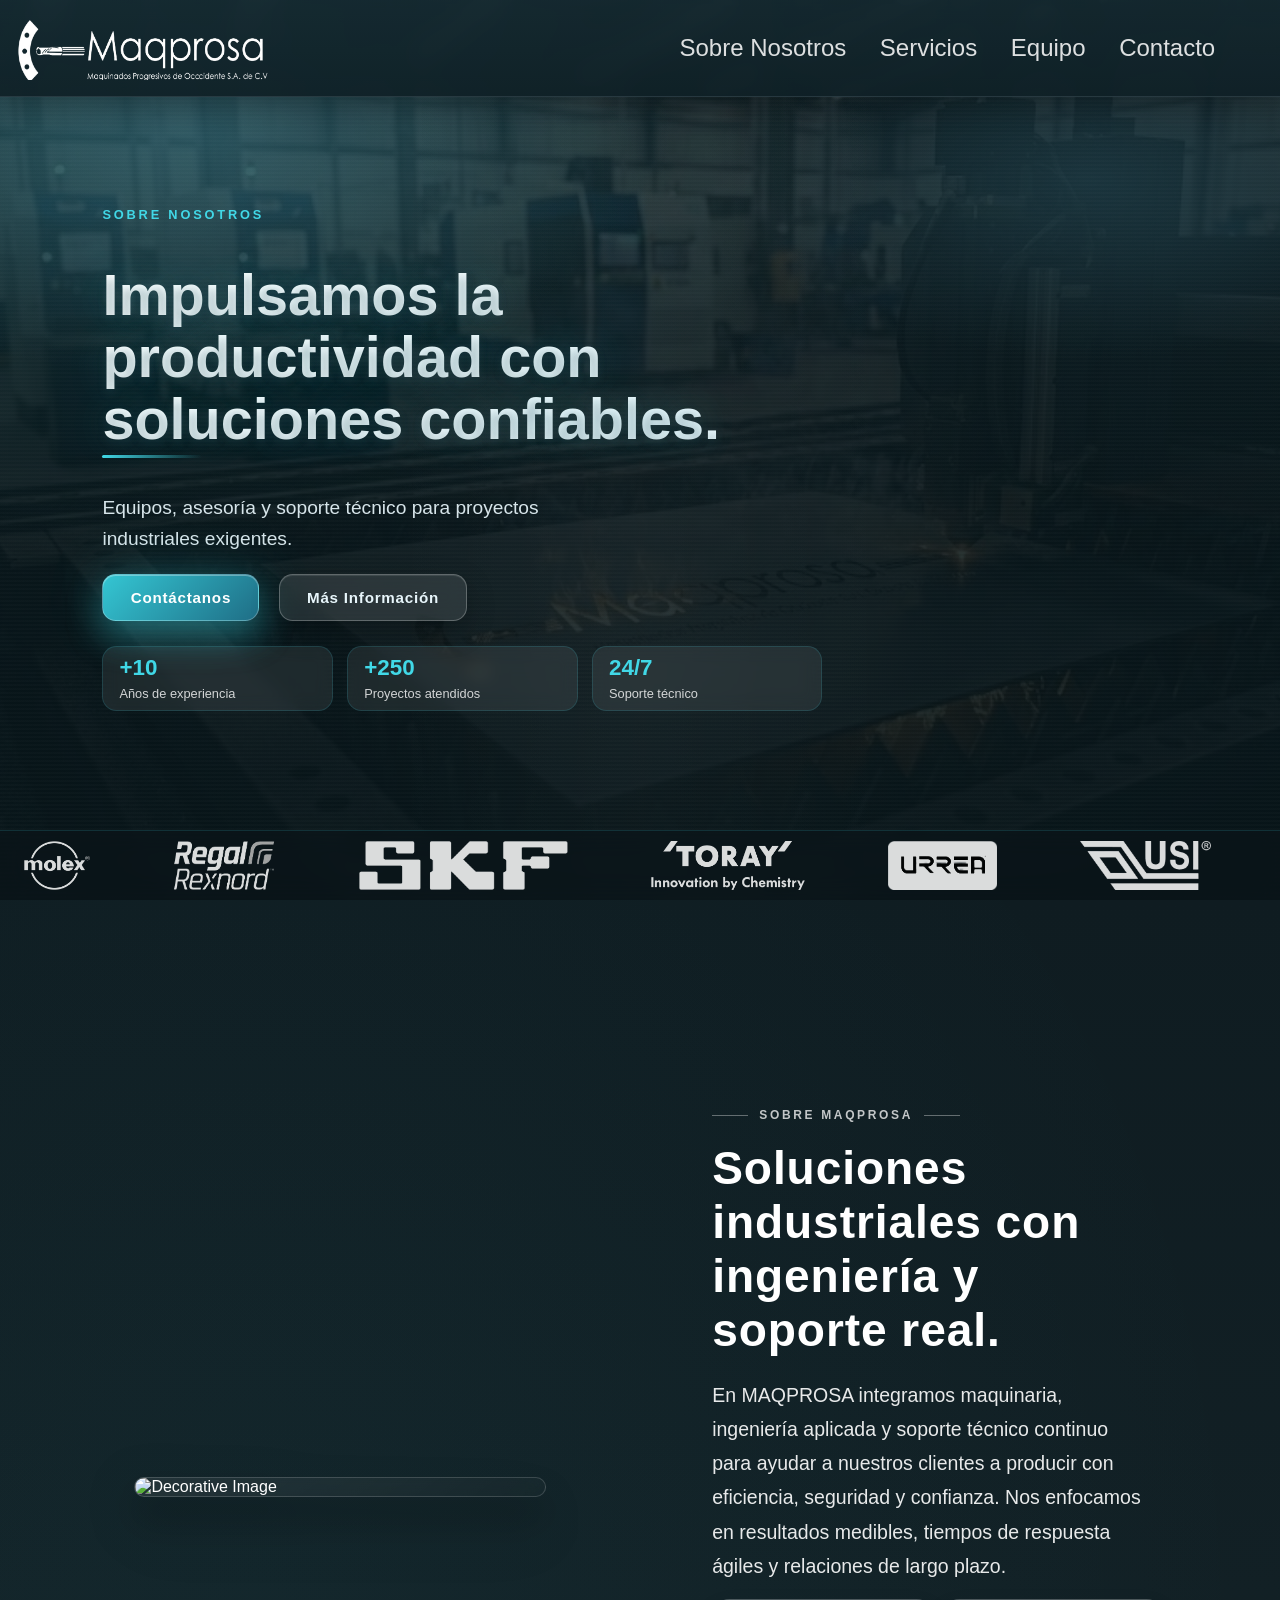
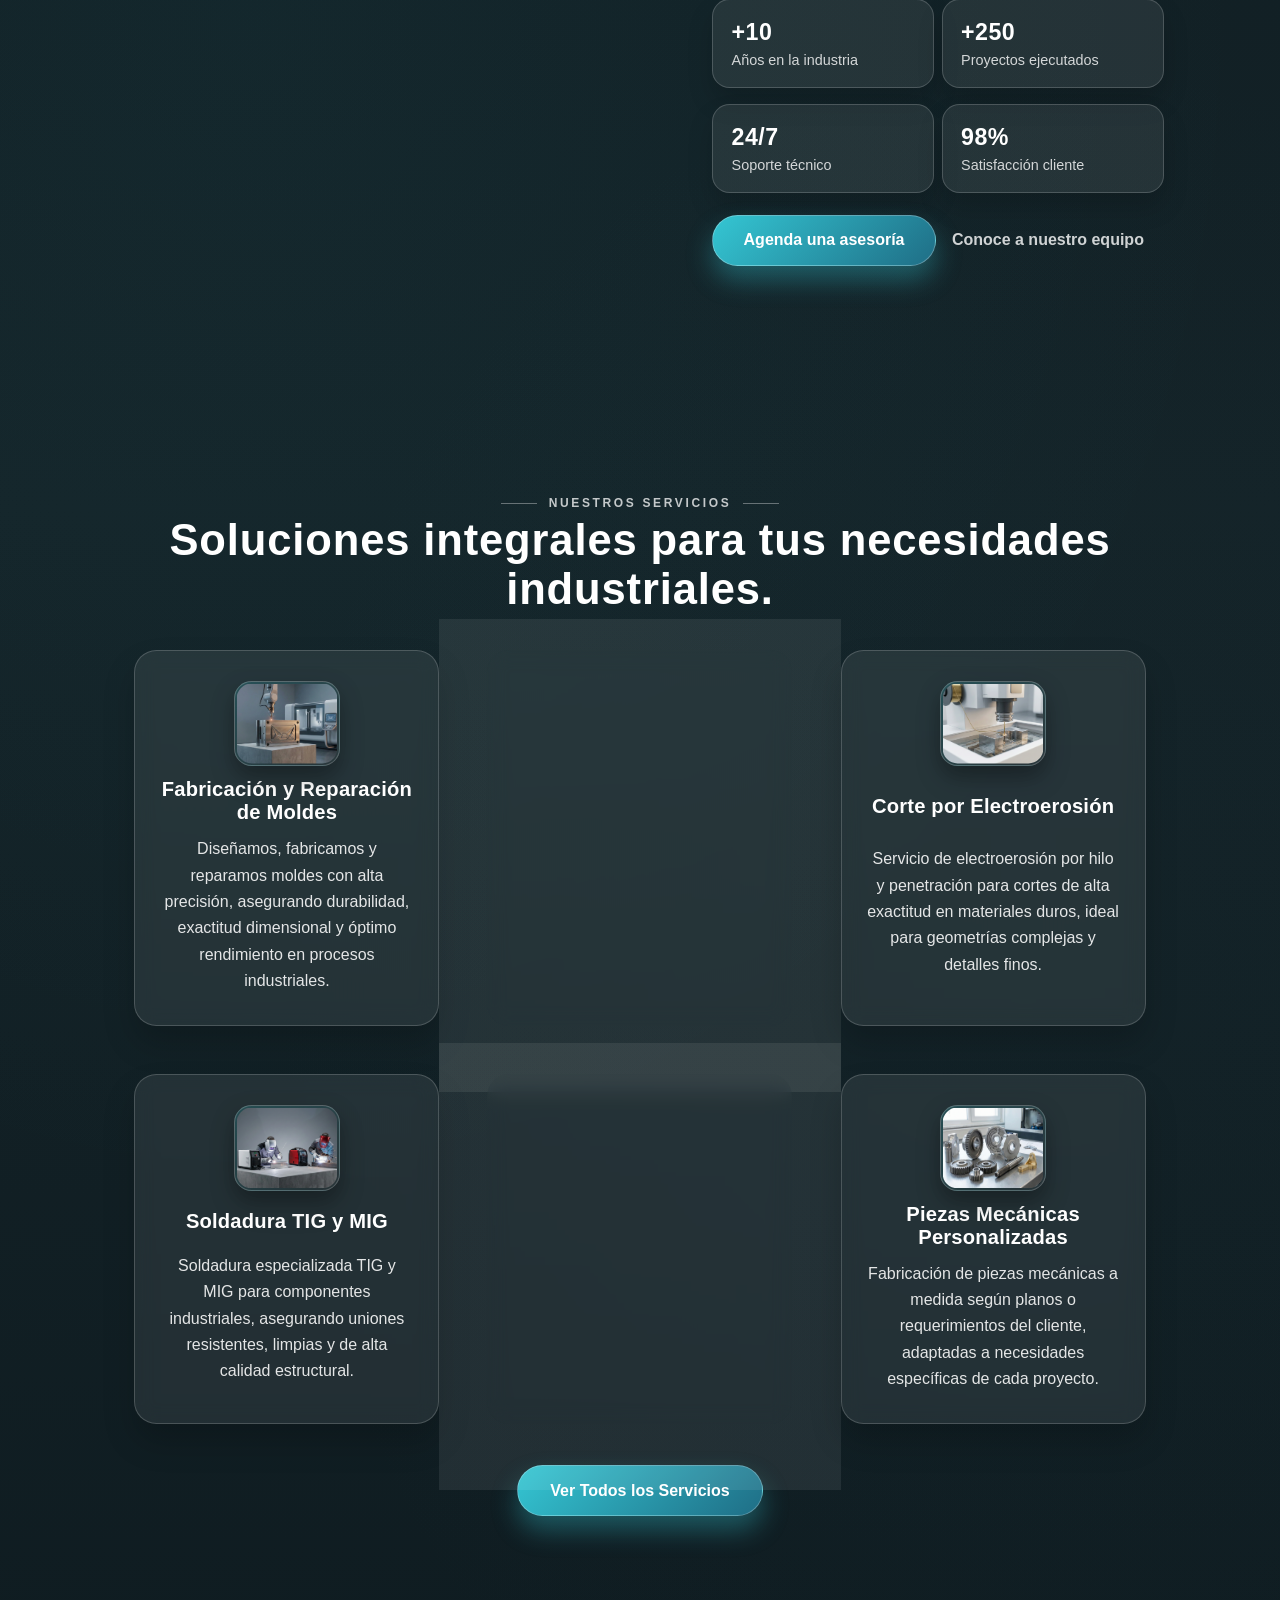
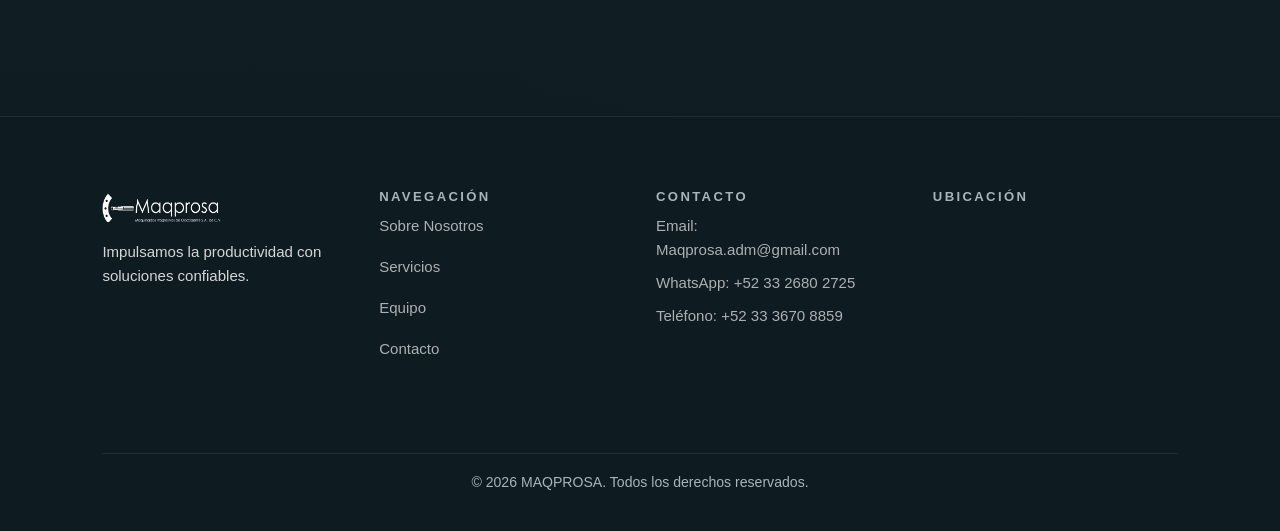
==== commit 6a4773c6: "Equipment" ====
--- a/contact.html
+++ b/contact.html
@@ -181,7 +181,6 @@
 
             </div>
 
-
             <div class="services-cta">
                 <a href="servicios.html" class="btn services-btn">Ver Todos los Servicios</a>
             </div>
@@ -189,7 +188,6 @@
         </section>
         </div>
     </main>
-
 
     <footer>
         <div class="footer-content">
@@ -227,4 +225,4 @@
 
     
 </body>
-</html>+</html>
--- a/frontend/styles.css
+++ b/frontend/styles.css
@@ -1,37 +1,66 @@
 :root {
     --primary-color: #274B57;
     --secondary-color: #5194a8;
+    --accent-color: #41d8e7;
+    --accent-light: #34c6d3;
+    --accent-dark: #1f6e86;
+    --dark-bg: #0e1b21;
+    --darker-bg: #0a1419;
+    --body-bg: #0f1c21;
+    --section-bg: linear-gradient(180deg, #0f1c21 0%, #142328 50%, #0f1c21 100%);
     --font-color: #ffffff;
+    --font-color-muted: rgba(255, 255, 255, 0.8);
+    --font-color-subtle: rgba(232, 246, 251, 0.7);
+    --text-light: #e8f6fb;
+    --font-family: "Century Gothic", sans-serif;
+    --font-size-xs: 0.75rem;
+    --font-size-sm: 0.9rem;
+    --font-size-base: 1rem;
+    --font-size-lg: 1.15rem;
+    --font-size-xl: 1.4rem;
+    --gradient-primary: linear-gradient(135deg, #34c6d3, #1f6e86);
+    --gradient-secondary: linear-gradient(135deg, #41d8e7, #23829b);
+    --gradient-text: linear-gradient(135deg, #fff 0%, #e8f6fb 100%);
+    --gradient-accent-line: linear-gradient(90deg, #41d8e7, transparent);
+    --overlay-dark: linear-gradient(180deg, rgba(7, 20, 24, 0.6), rgba(7, 20, 24, 0.85));
+    --overlay-radial-1: radial-gradient(1200px 600px at 5% 15%, rgba(65, 216, 231, 0.2), transparent 70%);
+    --overlay-radial-2: radial-gradient(800px 400px at 95% 25%, rgba(39, 75, 87, 0.3), transparent 70%);
+    --shadow-sm: 0 4px 15px rgba(0, 0, 0, 0.2);
+    --shadow-md: 0 10px 30px rgba(0, 0, 0, 0.25);
+    --shadow-lg: 0 20px 40px rgba(0, 0, 0, 0.3);
+    --shadow-glow: 0 0 30px rgba(65, 216, 231, 0.2);
+    --shadow-btn: 0 12px 30px rgba(52, 198, 211, 0.35);
+    --border-subtle: 1px solid rgba(255, 255, 255, 0.08);
+    --border-accent: 1px solid rgba(65, 216, 231, 0.15);
+    --border-light: 1px solid rgba(255, 255, 255, 0.25);
+    --section-padding: 6rem 2rem;
+    --container-max-width: 1400px;
+    --transition-fast: 0.25s ease;
+    --transition-smooth: 0.4s cubic-bezier(0.4, 0, 0.2, 1);
     --nav-mobile-bg: rgba(20, 40, 47, 0.973);
-    --font-family: "Century Gothic", sans-serif;
-}
-
+    --nav-height: 6em;
+}
 body {
     margin: 0;
     font-family: var(--font-family);
-    background-color: #182328;
+    background-color: var(--body-bg);
     color: var(--font-color);
 }
-
 nav {
     width: 100%;
     height: 6em;
-
     background: linear-gradient(180deg, rgba(20, 40, 47, 0.92), rgba(15, 32, 38, 0.92));
     backdrop-filter: blur(10px);
     border-bottom: 1px solid rgba(255, 255, 255, 0.08);
     box-shadow: 0 10px 24px rgba(0, 0, 0, 0.2);
-
     position: fixed;
     top: 0;
     left: 0;
     z-index: 10000;
-
     display: flex;
     align-items: center;
     justify-content: space-between;
 }
-
 header > nav > ul {
     justify-content: center;
     align-items: center;
@@ -40,36 +69,29 @@
     margin: 0;
     padding: 0 3em 0 0;
 }
-
 .logo-nav {
     height: 70px;
     margin: 0;
     padding: 0 0em;
 }
-
 .nav-link {
     font-family: var(--font-family);
     font-size: 1.5em;
     margin: 0 0.7em;
     text-decoration: none;
-
     color: rgba(255, 255, 255, 0.86);
     position: relative;
     transition: color 0.25s ease;
 }
-
 .nav-link:hover {
     color: #41d8e7;
 }
-
 .nav-link.nav-logo:hover {
     text-decoration: none;
 }
-
 .nav-link.nav-logo::after {
     display: none;
 }
-
 .nav-link::after {
     content: "";
     position: absolute;
@@ -82,23 +104,15 @@
     transform-origin: left;
     transition: transform 0.25s ease;
 }
-
 .nav-link:hover::after {
     transform: scaleX(1);
 }
-
-
-
-
-
-
 .menu-toggle {
     display: none;
     flex-direction: column;
     cursor: pointer;
     padding: 0 2em;
 }
-
 .menu-toggle span {
     width: 30px;
     height: 3px;
@@ -107,175 +121,290 @@
     transition: 0.3s;
     border-radius: 3px;
 }
-
 .menu-toggle.active span:nth-child(1) {
     transform: rotate(-45deg) translate(-6px, 6px);
 }
-
 .menu-toggle.active span:nth-child(2) {
     opacity: 0;
 }
-
 .menu-toggle.active span:nth-child(3) {
     transform: rotate(45deg) translate(-6px, -6px);
 }
-
-
-
-
 .hero {
     position: relative;
     width: 100%;
+    height: 100vh;
     min-height: 100vh;
+    max-height: 100vh;
     padding: 0;
     background-image: url(media/bg_no_blur.jpg);
     background-size: cover;
     background-position: center;
     background-repeat: no-repeat;
+    background-attachment: fixed;
     color: var(--font-color);
     display: flex;
     flex-direction: column;
     align-items: center;
-    justify-content: flex-start;
+    justify-content: space-between;
     overflow: hidden;
+    isolation: isolate;
+    box-sizing: border-box;
+}
+.hero::before {
+    content: "";
+    position: absolute;
+    inset: 0;
+    background:
+        radial-gradient(1200px 600px at 5% 15%, rgba(65, 216, 231, 0.2), transparent 70%),
+        radial-gradient(800px 400px at 95% 25%, rgba(39, 75, 87, 0.3), transparent 70%),
+        linear-gradient(180deg, rgba(7, 20, 24, 0.6), rgba(7, 20, 24, 0.85));
+    animation: pulse-glow-main 8s ease-in-out infinite alternate;
+    z-index: 0;
+}
+@keyframes pulse-glow-main {
+    0%, 100% {
+        opacity: 0.7;
+        transform: scale(1);
+    }
+    50% {
+        opacity: 1;
+        transform: scale(1.02);
+    }
+}
+.hero::after {
+    content: "";
+    position: absolute;
+    inset: 0;
+    background:
+        linear-gradient(90deg, transparent 30%, rgba(255, 255, 255, 0.02) 50%, transparent 70%),
+        repeating-linear-gradient(0deg, transparent, transparent 2px, rgba(255, 255, 255, 0.015) 2px, rgba(255, 255, 255, 0.015) 4px);
+    z-index: 0;
+    animation: scanlines-main 12s linear infinite;
+    pointer-events: none;
+}
+
+@keyframes scanlines-main {
+    0% {
+        background-position: 0 0;
+    }
+    100% {
+        background-position: 0 100px;
+    }
 }
 
 .hero-bg {
     position: absolute;
     inset: 0;
     background:
-        radial-gradient(800px 400px at 15% 15%, rgba(81, 148, 168, 0.45), transparent 60%),
-        radial-gradient(600px 300px at 85% 20%, rgba(39, 75, 87, 0.6), transparent 60%),
-        linear-gradient(180deg, rgba(7, 20, 24, 0.55), rgba(7, 20, 24, 0.65));
+        radial-gradient(800px 400px at 15% 15%, rgba(81, 148, 168, 0.35), transparent 60%),
+        radial-gradient(600px 300px at 85% 20%, rgba(39, 75, 87, 0.5), transparent 60%),
+        linear-gradient(180deg, rgba(7, 20, 24, 0.4), rgba(7, 20, 24, 0.55));
     z-index: 0;
 }
-
 .hero-content {
     position: relative;
     z-index: 1;
     width: 90vw;
     flex: 1;
-    display: grid;
-    grid-template-columns: 1.15fr 0.85fr;
-    gap: 3.5rem;
-    align-items: center;
-    padding: 6.5em 0 2.5em;
-}
-
+    display: flex;
+    align-items: center;
+    justify-content: flex-start;
+    padding-top: calc(var(--nav-height) - 2rem);
+    box-sizing: border-box;
+}
+.hero-text {
+    max-width: 720px;
+    margin-left: 3vw;
+    display: flex;
+    flex-direction: column;
+    gap: 0.6rem;
+    animation: fadeInUp-main 1s ease-out;
+}
+@keyframes fadeInUp-main {
+    from {
+        opacity: 0;
+        transform: translateY(30px);
+    }
+    to {
+        opacity: 1;
+        transform: translateY(0);
+    }
+}
 .hero-text h1 {
-    font-size: clamp(2.2rem, 4vw, 3.6rem);
-    margin: 0.3em 0 0.4em;
-    line-height: 1.1;
-}
-
+    font-size: clamp(2.4rem, 4.5vw, 3.6rem);
+    margin: 2rem 0;
+    line-height: 1.08;
+    color: #fff;
+    text-shadow:
+        0 4px 8px rgba(39, 75, 87, 0.3),
+        0 0 40px rgba(65, 216, 231, 0.2);
+    background: var(--gradient-text);
+    -webkit-background-clip: text;
+    -webkit-text-fill-color: transparent;
+    background-clip: text;
+    position: relative;
+}
+.hero-text h1::after {
+    content: "";
+    position: absolute;
+    bottom: -8px;
+    left: 0;
+    width: 100px;
+    height: 3px;
+    background: var(--gradient-accent-line);
+    border-radius: 2px;
+}
 .hero-text p {
-    font-size: clamp(1rem, 2vw, 1.25rem);
-    max-width: 36ch;
-    opacity: 0.9;
-}
-
+    font-size: clamp(1rem, 2vw, 1.2rem);
+    max-width: 42ch;
+    opacity: 0.92;
+    color: var(--text-light);
+    line-height: 1.65;
+    position: relative;
+    margin: 0;
+}
 .hero-kicker {
-    display: inline-flex;
-    align-items: center;
-    gap: 0.5rem;
-    font-weight: 600;
+    font-weight: 800;
     text-transform: uppercase;
-    letter-spacing: 0.18em;
-    font-size: 0.75rem;
-    color: rgba(255, 255, 255, 0.8);
-}
-
+    letter-spacing: 0.22em;
+    font-size: 0.8rem;
+    color: var(--accent-color);
+    margin-top: 1.5rem;
+    margin-bottom: 0;
+    position: relative;
+    display: inline-block;
+}
 .hero-actions {
     display: flex;
-    gap: 1rem;
+    gap: 1.2rem;
     flex-wrap: wrap;
-    margin: 1.8rem 0 2rem;
-}
-
+    margin: 0.6rem 0 0;
+    align-items: center;
+}
 .hero-btn {
     display: inline-flex;
     align-items: center;
     justify-content: center;
-    padding: 0.9em 1.6em;
+    padding: 0.9em 1.8em;
     border-radius: 0.9em;
     text-decoration: none;
-    color: var(--font-color);
-    background: var(--primary-color);
-    box-shadow: 0 0 20px rgba(255, 255, 255, 0.2);
+    color: #fff;
     font-weight: 700;
+    font-size: 0.95rem;
+    transition: var(--transition-smooth);
+    position: relative;
+    overflow: hidden;
+    z-index: 1;
+    border: none;
+    letter-spacing: 0.05em;
+}
+.hero-btn::before {
+    content: "";
+    position: absolute;
+    top: 0;
+    left: -100%;
+    width: 100%;
+    height: 100%;
+    background: linear-gradient(90deg, transparent, rgba(255, 255, 255, 0.2), transparent);
+    transition: left 0.6s;
+    z-index: -1;
+}
 
-    transition: background 0.3s ease, box-shadow 0.3s ease;
-}
-
-.hero-btn:hover {
-    background: var(--secondary-color);
-    box-shadow: 0 0 30px rgba(255, 255, 255, 0.4);
+.hero-btn:hover::before {
+    left: 100%;
 }
 
 .hero-btn--primary {
-    background: linear-gradient(135deg, #34c6d3, #1f6e86);
-    box-shadow: 0 12px 30px rgba(52, 198, 211, 0.35);
-    border: 1px solid rgba(255, 255, 255, 0.25);
+    background: var(--gradient-primary);
+    box-shadow:
+        0 15px 35px rgba(52, 198, 211, 0.4),
+        0 0 60px rgba(65, 216, 231, 0.2),
+        inset 0 1px 0 rgba(255, 255, 255, 0.3);
+    border: var(--border-light);
 }
 
 .hero-btn--primary:hover {
-    background: linear-gradient(135deg, #41d8e7, #23829b);
-    box-shadow: 0 16px 36px rgba(65, 216, 231, 0.45);
+    background: var(--gradient-secondary);
+    box-shadow:
+        0 20px 45px rgba(65, 216, 231, 0.5),
+        0 0 80px rgba(65, 216, 231, 0.3),
+        inset 0 1px 0 rgba(255, 255, 255, 0.4);
+    transform: translateY(-3px) scale(1.02);
 }
 
 .hero-btn--secondary {
-    background: rgba(255, 255, 255, 0.08);
-    color: #e8f6fb;
-    border: 1px solid rgba(255, 255, 255, 0.18);
-    box-shadow: none;
-}
-
+    background: rgba(255, 255, 255, 0.1);
+    backdrop-filter: blur(10px);
+    color: var(--text-light);
+    border: var(--border-light);
+    box-shadow:
+        0 10px 30px rgba(0, 0, 0, 0.2),
+        inset 0 1px 0 rgba(255, 255, 255, 0.1);
+}
 .hero-btn--secondary:hover {
-    background: rgba(255, 255, 255, 0.16);
-    box-shadow: 0 8px 18px rgba(0, 0, 0, 0.18);
-}
-
+    background: rgba(255, 255, 255, 0.18);
+    backdrop-filter: blur(15px);
+    box-shadow:
+        0 15px 40px rgba(0, 0, 0, 0.25),
+        inset 0 1px 0 rgba(255, 255, 255, 0.2);
+    transform: translateY(-2px);
+}
 .hero-stats {
     display: grid;
     grid-template-columns: repeat(3, minmax(0, 1fr));
-    gap: 1.2rem;
-}
-
+    gap: 0.9rem;
+    margin-top: 1rem;
+}
 .hero-stats div {
-    padding: 1rem 1.2rem;
-    border-radius: 1rem;
+    padding: 0.5rem 1rem;
+    border-radius: 0.9rem;
     background: rgba(255, 255, 255, 0.08);
     backdrop-filter: blur(8px);
-    border: 1px solid rgba(255, 255, 255, 0.12);
-}
-
+    border: var(--border-accent);
+    transition: all 0.3s cubic-bezier(0.4, 0, 0.2, 1);
+    position: relative;
+    overflow: hidden;
+}
+.hero-stats div:hover {
+    background: linear-gradient(135deg, rgba(65, 216, 231, 0.15), rgba(10, 21, 25, 0.1));
+    border-color: rgba(65, 216, 231, 0.4);
+    transform: translateY(-5px);
+    box-shadow: 0 15px 35px rgba(65, 216, 231, 0.15);
+}
+.hero-stats div:hover::before {
+    opacity: 1;
+}
 .stat-number {
     display: block;
     font-size: 1.4rem;
-    font-weight: 700;
-    margin-bottom: 0.3rem;
-}
-
+    font-weight: 800;
+    color: var(--accent-color);
+    margin-bottom: 0.2rem;
+    margin-top: 0;
+}
 .stat-label {
-    font-size: 0.9rem;
-    opacity: 0.85;
-}
-
+    font-size: 0.8rem;
+    color: var(--font-color-muted);
+    margin-bottom: 0.2rem;
+}
 .clients {
-    width: 100%;
+    position: relative;
+    z-index: 2;
+    width: 100vw;
+    margin-left: calc(-50vw + 50%);
+    flex-shrink: 0;
     height: auto;
-    min-height: clamp(56px, 7vh, 90px);
+    min-height: 55px;
     padding: 0.6em 0;
-    margin-top: 2em;
     display: flex;
     align-items: center;
-    background: rgba(255, 255, 255, 0.08);
-    backdrop-filter: blur(8px);
-    border-top: 0.2px solid rgba(255, 255, 255, 0.12);
-    border-bottom: 0.2px solid rgba(255, 255, 255, 0.12);
+    background: rgba(10, 20, 25, 0.7);
+    backdrop-filter: blur(12px);
+    border-top: 1px solid rgba(65, 216, 231, 0.15);
     overflow: hidden;
-}
-
+    box-sizing: border-box;
+}
 .client-logos {
     display: flex;
     align-items: center;
@@ -284,22 +413,21 @@
     animation: clients-scroll 28s linear infinite;
     will-change: transform;
 }
-
 .img-client-logos {
-    height: clamp(26px, 4.6vh, 54px);
+    height: clamp(32px, 5.5vh, 60px);
     max-height: 100%;
-    margin: 0 1.2em;
+    margin: 0 1.5em;
     flex-shrink: 0;
     object-fit: contain;
     filter: grayscale(1) invert(1) brightness(2);
-    transition: filter 0.3s ease-in-out;
-}
-
-
+    opacity: 0.85;
+    transition: all 0.3s ease-in-out;
+}
 .img-client-logos:hover {
     filter: grayscale(0%) brightness(1);
-}
-
+    opacity: 1;
+    transform: scale(1.1);
+}
 @keyframes clients-scroll {
     0% {
         transform: translateX(0);
@@ -309,36 +437,25 @@
     }
 }
 
-
-
-
-
-
-
 .about-services {
     position: relative;
-    background:
-        radial-gradient(900px 520px at 12% 12%, rgba(81, 148, 168, 0.24), transparent 60%),
-        radial-gradient(900px 520px at 88% 8%, rgba(39, 75, 87, 0.52), transparent 60%),
-        linear-gradient(180deg, #122a33 0%, #1c3741 45%, #17313a 100%);
+    padding: var(--section-padding);
+    background: var(--section-bg);
     overflow: hidden;
 }
-
 .about-services::before {
-    content: "";
+    content: '';
     position: absolute;
     inset: 0;
-    background: url("media/bg_no_blur.jpg") center/cover no-repeat;
-    opacity: 0.05;
-    mix-blend-mode: screen;
+    background: 
+        radial-gradient(ellipse 80% 50% at 20% 30%, rgba(65, 216, 231, 0.04), transparent),
+        radial-gradient(ellipse 60% 40% at 80% 70%, rgba(39, 75, 87, 0.06), transparent);
     pointer-events: none;
 }
-
 .about-services > * {
     position: relative;
     z-index: 1;
 }
-
 .about-us {
     position: relative;
     max-width: 100vw;
@@ -353,11 +470,9 @@
     row-gap: 1rem;
     align-items: center;
 }
-
 .about-us::before {
     display: none;
 }
-
 .section-kicker {
     display: inline-flex;
     align-items: center;
@@ -368,7 +483,6 @@
     font-size: 0.75rem;
     color: rgba(255, 255, 255, 0.75);
 }
-
 .section-kicker::before {
     content: "";
     display: inline-block;
@@ -376,7 +490,6 @@
     height: 1px;
     background: rgba(255, 255, 255, 0.35);
 }
-
 .section-kicker::after {
     content: "";
     display: inline-block;
@@ -384,7 +497,6 @@
     height: 1px;
     background: rgba(255, 255, 255, 0.35);
 }
-
 .about-us__content {
     max-width: 920px;
     display: grid;
@@ -394,14 +506,12 @@
     justify-items: start;
     grid-area: content;
 }
-
 .about-us__content > .section-kicker,
 .about-us__content > h2,
 .about-us__content > .about-us__lead,
 .about-us__content > .about-us__cta {
     grid-column: 1 / -1;
 }
-
 .about-us__decorative {
     grid-area: decorative;
     justify-self: start;
@@ -416,13 +526,11 @@
     backdrop-filter: blur(10px);
     filter: drop-shadow(0 12px 24px rgba(0, 0, 0, 0.3));
 }
-
 .about-us h2 {
     font-size: clamp(2.1rem, 3.6vw, 3.1rem);
     margin: 0.2rem 0 0.3rem;
     letter-spacing: 0.02em;
 }
-
 .about-us__lead {
     max-width: 66ch;
     font-size: clamp(1.02rem, 2vw, 1.22rem);
@@ -431,14 +539,12 @@
     margin: 0;
     text-align: left;
 }
-
 .about-us__grid {
     width: min(1100px, 100%);
     display: grid;
     grid-template-columns: repeat(auto-fit, minmax(240px, 1fr));
     gap: 1.5rem;
 }
-
 .about-card {
     padding: 1.7rem 1.6rem;
     border-radius: 1.2rem;
@@ -449,30 +555,40 @@
     backdrop-filter: blur(8px);
     display: grid;
     gap: 0.6rem;
-    transition: transform 0.3s ease, box-shadow 0.3s ease;
-}
-
+    transition: all 0.3s cubic-bezier(0.4, 0, 0.2, 1);
+    position: relative;
+    overflow: hidden;
+}
+.about-card::before {
+    content: "";
+    position: absolute;
+    inset: 0;
+    background: radial-gradient(250px 100px at 50% -10%, rgba(65, 216, 231, 0.15), transparent 70%);
+    opacity: 0;
+    transition: opacity 0.3s ease;
+    pointer-events: none;
+}
 .about-card:hover {
-    transform: translateY(-6px);
-    box-shadow: 0 24px 40px rgba(0, 0, 0, 0.25);
-}
-
-
+    background: linear-gradient(135deg, rgba(65, 216, 231, 0.15), rgba(10, 21, 25, 0.1));
+    border-color: rgba(65, 216, 231, 0.4);
+    transform: translateY(-5px);
+    box-shadow: 0 15px 35px rgba(65, 216, 231, 0.15);
+}
+.about-card:hover::before {
+    opacity: 1;
+}
 .about-card h3 {
     margin: 0;
     font-size: 1.2rem;
 }
-
 .about-card p {
     margin: 0;
     opacity: 0.88;
     line-height: 1.6;
 }
-
 .about-us__content .about-stat {
     width: 100%;
 }
-
 .about-stat {
     max-width: 90%;
     padding: 1.2rem 1.15rem;
@@ -482,19 +598,23 @@
     display: grid;
     gap: 0.35rem;
     box-shadow: 0 14px 26px rgba(0, 0, 0, 0.16);
-}
-
+    transition: all 0.3s cubic-bezier(0.4, 0, 0.2, 1);
+}
+.about-stat:hover {
+    background: linear-gradient(135deg, rgba(65, 216, 231, 0.1), rgba(10, 21, 25, 0.08));
+    border-color: rgba(65, 216, 231, 0.3);
+    box-shadow: 0 18px 34px rgba(65, 216, 231, 0.12);
+    transform: translateY(-3px);
+}
 .about-stat__number {
     font-size: 1.45rem;
     font-weight: 700;
     letter-spacing: 0.02em;
 }
-
 .about-stat__label {
     font-size: 0.9rem;
     opacity: 0.8;
 }
-
 .about-us__cta {
     display: flex;
     align-items: center;
@@ -503,7 +623,6 @@
     justify-content: flex-start;
     margin-top: 0.4rem;
 }
-
 .about-btn {
     display: inline-flex;
     align-items: center;
@@ -518,20 +637,17 @@
     font-weight: 700;
     transition: transform 0.3s ease, box-shadow 0.3s ease, background 0.3s ease;
 }
-
 .about-btn:hover {
     transform: translateY(-2px);
     background: linear-gradient(135deg, #41d8e7, #23829b);
     box-shadow: 0 18px 34px rgba(65, 216, 231, 0.45);
 }
-
 .about-link {
     color: rgba(255, 255, 255, 0.8);
     text-decoration: none;
     font-weight: 600;
     position: relative;
 }
-
 .about-link::after {
     content: "";
     position: absolute;
@@ -544,17 +660,9 @@
     transform-origin: left;
     transition: transform 0.3s ease;
 }
-
 .about-link:hover::after {
     transform: scaleX(1);
 }
-
-
-
-
-
-
-
 .services {
     position: relative;
     padding: 7em 8vw 6.5em;
@@ -562,17 +670,14 @@
     background: transparent;
     overflow: hidden;
 }
-
 .services::before {
     display: none;
 }
-
 .services h2 {
     font-size: clamp(2.1rem, 3.4vw, 3.1rem);
     margin: 0.4rem 0 2.2rem;
     letter-spacing: 0.02em;
 }
-
 .services-list {
     display: grid;
     grid-template-columns: repeat(3, 1fr);
@@ -581,8 +686,6 @@
     margin: 0 auto 2.6rem;
     justify-items: center;
 }
-
-
 .service-item {
     position: relative;
     padding: 1.9rem 1.6rem;
@@ -595,33 +698,27 @@
     gap: 0.75rem;
     justify-items: center;
     text-align: center;
-    transition: transform 0.3s ease, box-shadow 0.3s ease, border-color 0.3s ease;
-}
-
+    transition: all 0.3s cubic-bezier(0.4, 0, 0.2, 1);
+    overflow: hidden;
+}
 .service-item::before {
     content: "";
     position: absolute;
     inset: 0;
-    border-radius: inherit;
-    border: 1px solid transparent;
-    background: linear-gradient(140deg, rgba(52, 198, 211, 0.45), rgba(255, 255, 255, 0)) border-box;
-    -webkit-mask:
-        linear-gradient(#fff 0 0) padding-box,
-        linear-gradient(#fff 0 0);
-    mask:
-        linear-gradient(#fff 0 0) padding-box,
-        linear-gradient(#fff 0 0);
-    -webkit-mask-composite: xor;
-    mask-composite: exclude;
+    background: radial-gradient(250px 100px at 50% -10%, rgba(65, 216, 231, 0.15), transparent 70%);
+    opacity: 0;
+    transition: opacity 0.3s ease;
     pointer-events: none;
 }
-
 .service-item:hover {
-    transform: translateY(-6px);
-    border-color: rgba(255, 255, 255, 0.32);
-    box-shadow: 0 28px 46px rgba(0, 0, 0, 0.26);
-}
-
+    background: linear-gradient(135deg, rgba(65, 216, 231, 0.15), rgba(10, 21, 25, 0.1));
+    border-color: rgba(65, 216, 231, 0.4);
+    transform: translateY(-5px);
+    box-shadow: 0 15px 35px rgba(65, 216, 231, 0.15);
+}
+.service-item:hover::before {
+    opacity: 1;
+}
 .service-icon {
     width: 100px;
     height: 80px;
@@ -632,24 +729,20 @@
     box-shadow: 0 12px 20px rgba(0, 0, 0, 0.16);
     filter: drop-shadow(0 8px 12px rgba(0, 0, 0, 0.22));
 }
-
 .service-item h3 {
     margin: 0;
     font-size: 1.26rem;
     letter-spacing: 0.01em;
 }
-
 .service-item p {
     margin: 0;
     opacity: 0.88;
     line-height: 1.65;
 }
-
 .services-cta {
     display: flex;
     justify-content: center;
 }
-
 .services-btn {
     display: inline-flex;
     align-items: center;
@@ -664,60 +757,47 @@
     font-weight: 700;
     transition: transform 0.3s ease, box-shadow 0.3s ease, background 0.3s ease;
 }
-
 .services-btn:hover {
     transform: translateY(-2px);
     background: linear-gradient(135deg, #41d8e7, #23829b);
     box-shadow: 0 18px 34px rgba(65, 216, 231, 0.45);
 }
 
-
-
-
-
-
-
-
-
 footer {
     position: relative;
-    background: #0e1b21;
+    background: var(--dark-bg);
     padding: 4.5em 8vw 2.6em;
-    border-top: 1px solid rgba(255, 255, 255, 0.08);
-}
-
+    border-top: var(--border-subtle);
+}
 .footer-content {
     display: grid;
     grid-template-columns: repeat(auto-fit, minmax(100px, 1fr));
     gap: 2em;
     width: 100%;
+    max-width: var(--container-max-width);
     margin: 0 auto 2.2rem;
     align-items: start;
 }
-
 .footer-logo {
     width: 120px;
     height: auto;
     margin-bottom: 0.9rem;
 }
-
 .footer-section h3,
 .footer-section h4 {
     margin: 0 0 0.65rem;
     letter-spacing: 0.02em;
 }
-
 .footer-section h3 {
     font-size: 1.25rem;
-}
-
+    color: var(--font-color);
+}
 .footer-section h4 {
     font-size: 0.82rem;
     text-transform: uppercase;
     letter-spacing: 0.18em;
-    color: rgba(255, 255, 255, 0.65);
-}
-
+    color: var(--font-color-subtle);
+}
 .footer-section p,
 .footer-section a {
     width: 220px;
@@ -726,7 +806,6 @@
     line-height: 1.6;
     font-size: 0.94rem;
 }
-
 .footer-section ul {
     list-style: none;
     margin: 0;
@@ -734,34 +813,29 @@
     display: grid;
     gap: 0.5rem;
 }
-
 .footer-section a {
-    color: rgba(255, 255, 255, 0.82);
+    color: var(--font-color-muted);
     text-decoration: none;
-    transition: color 0.2s ease, opacity 0.2s ease;
+    transition: var(--transition-fast);
     display: inline-flex;
 }
-
 .footer-section a:hover {
-    color: #41d8e7;
+    color: var(--accent-color);
     opacity: 1;
 }
-
 .footer-map iframe {
     width: 100%;
     height: 200px;
     border-radius: 0.6rem;
-    border: 1px solid rgba(255, 255, 255, 0.12);
-}
-
+    border: var(--border-accent);
+}
 .footer-bottom {
     text-align: center;
     padding-top: 1.2rem;
-    border-top: 1px solid rgba(255, 255, 255, 0.06);
-}
-
+    border-top: var(--border-subtle);
+}
 .footer-bottom p {
     margin: 0;
     font-size: 0.88rem;
-    opacity: 0.65;
-}
+    color: var(--font-color-subtle);
+}
--- a/frontend/styles_mobile.css
+++ b/frontend/styles_mobile.css
@@ -86,22 +86,31 @@
     .hero {
         height: 100svh;
         min-height: 100svh;
+        max-height: 100svh;
         box-sizing: border-box;
-        padding: 8em 6vw 0.8em;
+        padding: 0;
         flex-direction: column;
         align-items: center;
-        justify-content: flex-start;
-        gap: 1.4rem;
+        justify-content: space-between;
+        width: 100%;
+        overflow: hidden;
     }
 
     .hero-content {
-        grid-template-columns: 1fr;
-        gap: 1.1rem;
-        text-align: center;
-        padding: 0;
+        flex: 1;
+        display: flex;
+        flex-direction: column;
+        align-items: center;
+        justify-content: center;
+        gap: 0.6rem;
+        text-align: center;
+        padding: 5em 5vw 5em;
+        box-sizing: border-box;
+        width: 100%;
     }
 
     .hero-text {
+        margin-left: 0;
         display: flex;
         flex-direction: column;
         gap: 0.85rem;
@@ -135,6 +144,7 @@
         width: 100%;
         max-width: 520px;
         margin: 0 auto;
+        margin-bottom: 0 !important;
     }
 
     .hero-stats div {
@@ -154,16 +164,14 @@
     }
 
     .clients {
-        position: absolute;
-        left: 0;
-        right: 0;
-        bottom: 0;
-        width: 100%;
-        height: clamp(60px, 7vh, 72px);
-        padding: 0.3em 0;
-        margin: 0;
+        width: 100vw;
+        margin-left: 0;
+        height: auto;
+        min-height: 50px;
+        padding: 0.4em 0;
         display: flex;
         align-items: center;
+        flex-shrink: 0;
     }
 
     .client-logos {
@@ -308,7 +316,6 @@
     }
 }
 
-/* Celulares regulares*/
 @media screen and (max-width: 480px) {
     nav {
         height: 5em;
@@ -358,42 +365,60 @@
         height: 2.5px;
     }
 
+    .hero-kicker {
+        font-size: 0.7rem;
+        margin-top: 0.4rem;
+        margin-bottom: 0.4rem;
+    }
+
     .hero {
-        height: auto;
+        height: 100svh;
         min-height: 100svh;
+        max-height: 100svh;
         box-sizing: border-box;
-        padding: 7em 5vw 0.6em;
+        padding: 0;
         flex-direction: column;
         align-items: center;
-        justify-content: flex-start;
-        gap: 1em;
+        justify-content: space-between;
+        width: 100%;
+        overflow: hidden;
     }
 
     .hero-content {
-        grid-template-columns: 1fr;
-        gap: 1em;
+        flex: 1;
+        display: flex;
+        flex-direction: column;
+        align-items: center;
+        justify-content: center;
+        gap: 0.7rem;
+        padding: 0 5vw;
+        padding-top: 5em;
+        box-sizing: border-box;
+        width: 100%;
     }
 
     .hero-text {
         display: flex;
         flex-direction: column;
-        gap: 1em;
+        gap: 0.7rem;
     }
 
     .hero-text h1 {
-        font-size: clamp(1.85rem, 7vw, 2.3rem);
+        font-size: clamp(1.9rem, 7vw, 2.4rem);
+        margin: 0 0 1rem 0;
     }
 
     .hero-text p {
-        font-size: clamp(0.9rem, 3.6vw, 1rem);
-        margin: 0 0 0.5em 0;
+        font-size: clamp(0.85rem, 3.2vw, 0.95rem);
+        margin: 0 0 1.1rem 0;
     }
 
     .hero-actions {
-        margin: 0.6rem 0 0;
-        width: min(92%, 340px);
+        margin: 0.7rem 0 0;
+        width: min(92%, 320px);
         flex-direction: column;
         align-items: stretch;
+        gap: 0.7rem;
         margin-left: auto;
         margin-right: auto;
     }
@@ -402,10 +427,12 @@
         width: 100%;
         max-width: 100%;
         box-sizing: border-box;
+        padding: 0.7em 1.4em;
+        font-size: 0.9rem;
     }
 
     .hero-btn--primary {
-        margin-bottom: 0.2em;
+        margin-bottom: 0;
     }
 
     .hero-btn--secondary {
@@ -414,34 +441,33 @@
 
     .hero-stats {
         grid-template-columns: repeat(2, minmax(0, 1fr));
-        gap: 0.75rem;
+        gap: 0.6rem;
         width: 100%;
         max-width: 100%;
+        margin-top: 0.7rem;
     }
 
     .hero-stats div {
-        padding: 0.7rem 0.85rem;
+        padding: 0.4rem 0.6rem;
         min-width: 0;
     }
 
     .stat-number {
-        font-size: 1.1rem;
+        font-size: 1rem;
     }
 
     .stat-label {
-        font-size: 0.78rem;
+        font-size: 0.72rem;
         word-break: break-word;
     }
 
     .clients {
-        position: absolute;
-        left: 0;
-        right: 0;
-        bottom: 0;
-        width: 100%;
-        height: clamp(50px, 6vh, 64px);
-        padding: 0.25em 0;
-        margin: 0;
+        width: 100vw;
+        margin-left: 0;
+        flex-shrink: 0;
+        height: auto;
+        min-height: 45px;
+        padding: 0.35em 0;
         display: flex;
         align-items: center;
     }
@@ -588,7 +614,6 @@
     }
 }
 
-/* Celulares pequeños */
 @media screen and (max-width: 360px) {
     nav {
         height: 4.8em;
@@ -718,7 +743,6 @@
     }
 }
 
-/* Celulares con poca altura */
 @media screen and (max-width: 480px) and (max-height: 765px) {
     .hero-stats {
         grid-template-columns: repeat(3, minmax(0, 1fr));
@@ -815,7 +839,6 @@
     }
 }
 
-/* Celulares con mayor altura */
 @media screen and (max-width: 480px) and (min-height: 766px) {
     .hero-stats {
         grid-template-columns: 1fr;
@@ -861,3 +884,135 @@
     }
 }
 
+@media screen and (max-height: 700px) and (max-width: 768px) {
+    .hero-content {
+        padding-top: 9em;
+        gap: 0.4rem;
+    }
+
+    .hero-text {
+        gap: 0.5rem;
+    }
+
+    .hero-text h1 {
+        font-size: 1.9em;
+        margin: 0 0 0 0;
+    }
+
+    .hero-text p {
+        font-size: clamp(0.85rem, 3vw, 0.95rem);
+        margin: 0;
+    }
+
+    .hero-kicker {
+        font-size: 0.7rem;
+        margin-top: 0.5rem;
+    }
+
+    .hero-actions {
+        margin: 0.3rem 0;
+        gap: 0.5rem;
+    }
+
+    .hero-btn {
+        padding: 0.7em 1.4em;
+        font-size: 0.85rem;
+    }
+
+    .hero-stats {
+        gap: 0.5rem;
+        margin-top: 0.3rem;
+    }
+
+    .hero-stats div {
+        padding: 0.5rem 0.6rem;
+    }
+
+    .stat-number {
+        font-size: 1rem;
+    }
+
+    .stat-label {
+        font-size: 0.7rem;
+    }
+
+    .clients {
+        min-height: 40px;
+        padding: 0.3em 0;
+    }
+
+    .img-client-logos {
+        height: clamp(16px, 3vh, 26px);
+    }
+}
+
+@media screen and (max-height: 600px) and (max-width: 768px) {
+    nav {
+        height: 4em;
+    }
+
+    .logo-nav {
+        height: 40px;
+    }
+
+    .hero-content {
+        padding-top: 3.5rem;
+        gap: 0.3rem;
+    }
+
+    .hero-text {
+        gap: 0.3rem;
+        margin-bottom: 0 !important;
+    }
+
+    .hero-text h1 {
+        font-size: clamp(1.4rem, 5vw, 1.8rem);
+        margin-bottom: 1em;
+    }
+
+    .hero-text p {
+        font-size: clamp(0.8rem, 2.8vw, 0.9rem);
+    }
+
+    .hero-kicker {
+        font-size: 0.65rem;
+        margin-top: 0.3rem;
+    }
+
+    .hero-actions {
+        margin: 0.2rem 0;
+        gap: 0.4rem;
+    }
+
+    .hero-btn {
+        padding: 0.6em 1.2em;
+        font-size: 0.8rem;
+    }
+
+    .hero-stats {
+        gap: 0.4rem;
+        margin-top: 0.2rem;
+        margin-bottom: 0 !important;
+    }
+
+    .hero-stats div {
+        padding: 0.4rem 0.5rem;
+    }
+
+    .stat-number {
+        font-size: 0.9rem;
+    }
+
+    .stat-label {
+        font-size: 0.65rem;
+    }
+
+    .clients {
+        min-height: 35px;
+        padding: 0.25em 0;
+    }
+
+    .img-client-logos {
+        height: clamp(14px, 2.5vh, 22px);
+    }
+}
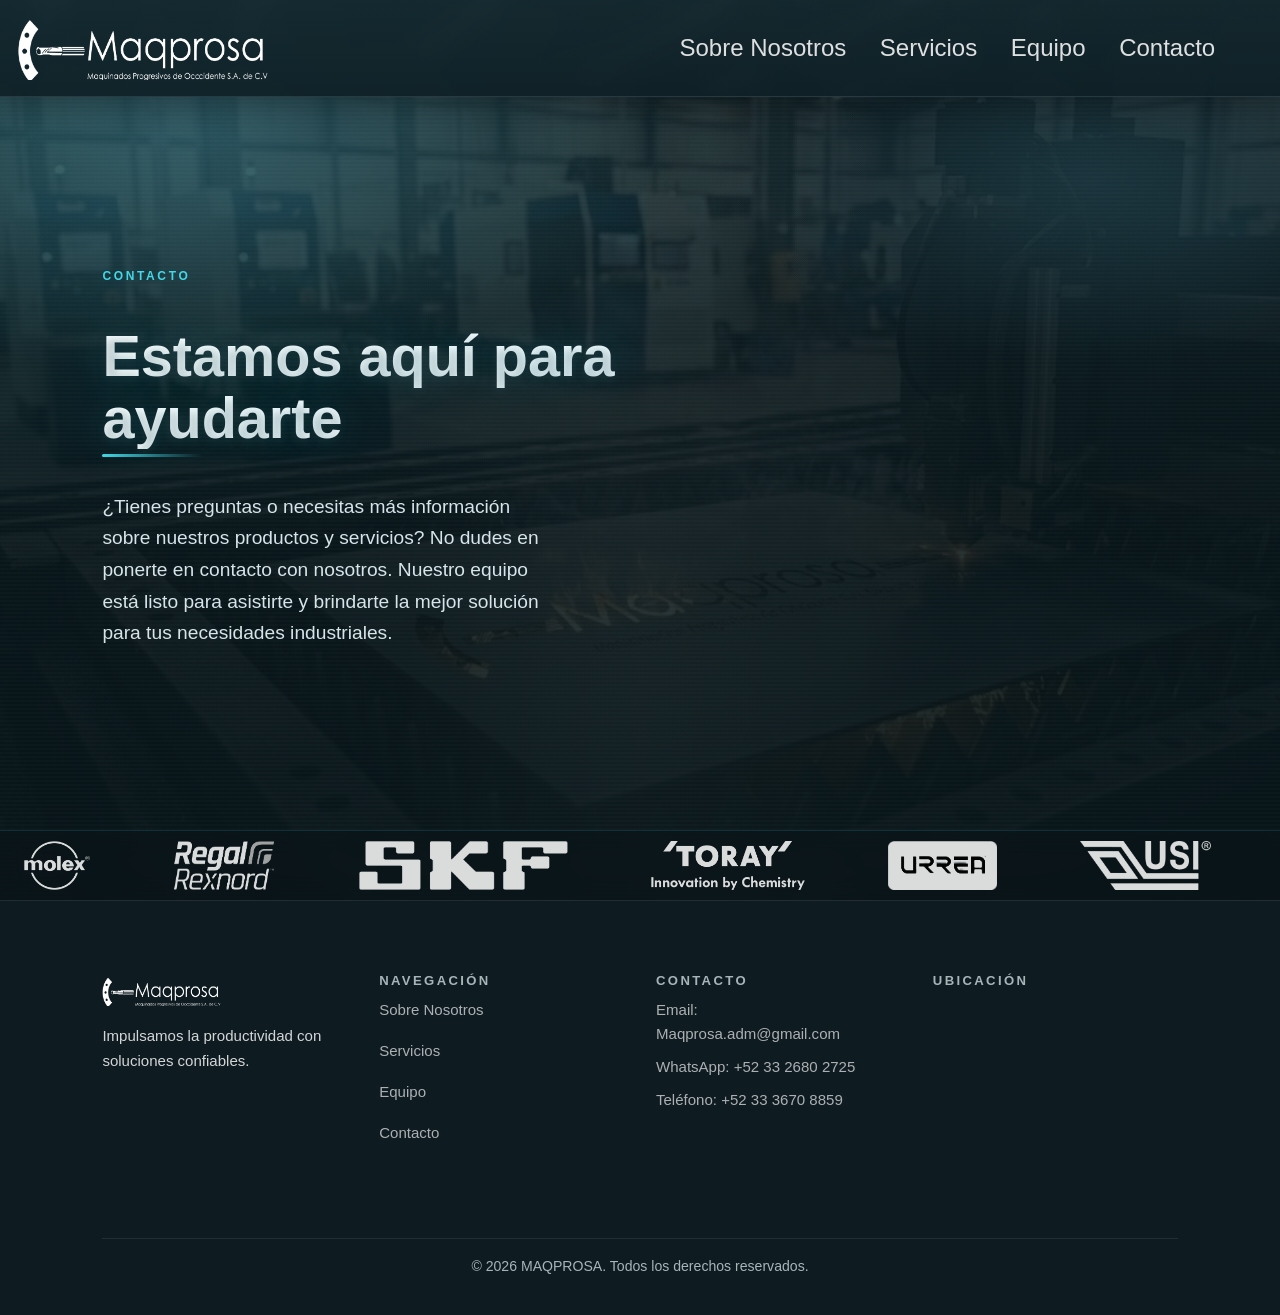
==== commit 6aa68154: "2 Sections" ====
--- a/contact.html
+++ b/contact.html
@@ -38,29 +38,13 @@
             <div class="hero-bg"></div>
             <div class="hero-content">
                 <div class="hero-text">
-                    <span class="hero-kicker">Sobre Nosotros</span>
-                    <h1>Impulsamos la productividad con soluciones confiables.</h1>
-                    <p>Equipos, asesoría y soporte técnico para proyectos industriales exigentes.</p>
-
-                    <div class="hero-actions">
-                            <a href="https://wa.me/523326802725" class="btn hero-btn hero-btn--primary">Contáctanos</a>
-                            <a href="productos.html" class="btn hero-btn hero-btn--secondary">Más Información</a>
-                    </div>
-
-                    <div class="hero-stats">
-                        <div>
-                            <span class="stat-number">+10</span>
-                            <span class="stat-label">Años de experiencia</span>
-                        </div>
-                        <div>
-                            <span class="stat-number">+250</span>
-                            <span class="stat-label">Proyectos atendidos</span>
-                        </div>
-                        <div>
-                            <span class="stat-number">24/7</span>
-                            <span class="stat-label">Soporte técnico</span>
-                        </div>
-                    </div>
+                    <span class="hero-kicker">Contacto</span>
+                    <h1>Estamos aquí para ayudarte</h1>
+                    <p>
+                        ¿Tienes preguntas o necesitas más información sobre nuestros productos y servicios? 
+                        No dudes en ponerte en contacto con nosotros. Nuestro equipo está listo para asistirte 
+                        y brindarte la mejor solución para tus necesidades industriales.
+                    </p>
                 </div>
             </div>
 
@@ -93,100 +77,6 @@
                 </div>
             </div>
         </section>
-
-        <div class="about-services">
-        <section class="about-us" id="about">
-            <img class="about-us__decorative" src="frontend/media/hero-img.png" alt="Decorative Image">
-
-            <div class="about-us__content">
-                <span class="section-kicker">Sobre MAQPROSA</span>
-                <h2>Soluciones industriales con ingeniería y soporte real.</h2>
-                <p class="about-us__lead">En MAQPROSA integramos maquinaria, ingeniería aplicada y soporte técnico continuo para ayudar a nuestros clientes a producir con eficiencia, seguridad y confianza. Nos enfocamos en resultados medibles, tiempos de respuesta ágiles y relaciones de largo plazo.</p>
-                    
-                <div class="about-stat">
-                    <span class="about-stat__number">+10</span>
-                    <span class="about-stat__label">Años en la industria</span>
-                </div>
-                <div class="about-stat">
-                    <span class="about-stat__number">+250</span>
-                    <span class="about-stat__label">Proyectos ejecutados</span>
-                </div>
-                <div class="about-stat">
-                    <span class="about-stat__number">24/7</span>
-                    <span class="about-stat__label">Soporte técnico</span>
-                </div>
-                <div class="about-stat">
-                    <span class="about-stat__number">98%</span>
-                    <span class="about-stat__label">Satisfacción cliente</span>
-                </div>
-
-                <div class="about-us__cta">
-                    <a href="contacto.html" class="btn about-btn">Agenda una asesoría</a>
-                    <a href="equipo.html" class="about-link">Conoce a nuestro equipo</a>
-                </div>
-            </div>
-        </section>
-        <section class="services" id="services">
-            <span class="section-kicker">Nuestros Servicios</span>
-            <h2>Soluciones integrales para tus necesidades industriales.</h2>
-
-            <div class="services-list" id="services">
-                <div class="service-item service-moldes" id="fabricacion-moldes">
-                    <img src="frontend/media/services/fabricacion-moldes.webp" alt="Fabricación y reparación de moldes industriales" class="service-icon">
-                    <h3>Fabricación y Reparación de Moldes</h3>
-                    <p>
-                        Diseñamos, fabricamos y reparamos moldes con alta precisión, asegurando durabilidad, exactitud dimensional y óptimo rendimiento en procesos industriales.
-                    </p>
-                </div>
-
-                <div class="service-item service-cnc" id="torno-fresado-cnc">
-                    <img src="frontend/media/services/torno-fresado-cnc.webp" alt="Servicio de torno y fresado CNC de precisión" class="service-icon">
-                    <h3>Torno y Fresado CNC</h3>
-                    <p>
-                        Mecanizado CNC de alta precisión para piezas complejas y repetitivas, garantizando calidad constante, tolerancias exactas y acabados profesionales.
-                    </p>
-                </div>
-
-                <div class="service-item service-electroerosion" id="corte-electroerosion">
-                    <img src="frontend/media/services/corte-electroerosion.webp" alt="Corte por electroerosión de alta precisión" class="service-icon">  
-                    <h3>Corte por Electroerosión</h3>
-                    <p>
-                        Servicio de electroerosión por hilo y penetración para cortes de alta exactitud en materiales duros, ideal para geometrías complejas y detalles finos.
-                    </p>
-                </div>
-
-                <div class="service-item service-soldadura" id="soldadura-tig-mig">
-                    <img src="frontend/media/services/soldadura-tig-mig.webp" alt="Soldadura TIG y MIG industrial" class="service-icon">
-                    <h3>Soldadura TIG y MIG</h3>
-                    <p>
-                        Soldadura especializada TIG y MIG para componentes industriales, asegurando uniones resistentes, limpias y de alta calidad estructural.
-                    </p>
-                </div>
-
-                <div class="service-item service-medicion" id="medicion-precision">
-                    <img src="frontend/media/services/medicion-precision.webp" alt="Medición dimensional y control de calidad" class="service-icon">
-                    <h3>Medición de Precisión</h3>
-                    <p>
-                        Control dimensional y verificación de piezas mediante equipos de medición de alta precisión, garantizando cumplimiento de especificaciones técnicas.
-                    </p>
-                </div>
-
-                <div class="service-item service-piezas" id="piezas-mecanicas-personalizadas">
-                    <img src="frontend/media/services/piezas-mecanicas.webp" alt="Fabricación de piezas mecánicas personalizadas" class="service-icon">
-                    <h3>Piezas Mecánicas Personalizadas</h3>
-                    <p>
-                        Fabricación de piezas mecánicas a medida según planos o requerimientos del cliente, adaptadas a necesidades específicas de cada proyecto.
-                    </p>
-                </div>
-
-            </div>
-
-            <div class="services-cta">
-                <a href="servicios.html" class="btn services-btn">Ver Todos los Servicios</a>
-            </div>
-
-        </section>
-        </div>
     </main>
 
     <footer>
--- a/frontend/styles.css
+++ b/frontend/styles.css
@@ -268,7 +268,7 @@
     font-weight: 800;
     text-transform: uppercase;
     letter-spacing: 0.22em;
-    font-size: 0.8rem;
+    font-size: var(--font-size-xs);
     color: var(--accent-color);
     margin-top: 1.5rem;
     margin-bottom: 0;
--- a/frontend/styles_mobile.css
+++ b/frontend/styles_mobile.css
@@ -139,8 +139,8 @@
     }
 
     .hero-stats {
-        grid-template-columns: 1fr 1fr;
-        gap: 0.9rem;
+        grid-template-columns: 1fr 1fr 1fr;
+        gap: 0.5rem;
         width: 100%;
         max-width: 520px;
         margin: 0 auto;
@@ -851,6 +851,7 @@
 
     .hero-stats div {
         justify-items: center;
+        margin-bottom: 0 !important;
     }
 
     .services {
@@ -884,108 +885,53 @@
     }
 }
 
-@media screen and (max-height: 700px) and (max-width: 768px) {
+@media screen and (max-height: 765px) and (max-width: 768px) {
+    .hero {
+        padding-top: 0;
+    }
+
     .hero-content {
-        padding-top: 9em;
-        gap: 0.4rem;
+        gap: 0.3rem;
+        padding: 0 5vw;
+        padding-top: 4.8em !important;
+        margin-bottom: 0 !important;
+        margin-top: 0 !important;
+        justify-content: center;
+        align-self: center;
     }
 
     .hero-text {
-        gap: 0.5rem;
+        margin-bottom: 0 !important;
+        margin-top: 0 !important;
+        gap: 0.35rem;
     }
 
     .hero-text h1 {
-        font-size: 1.9em;
-        margin: 0 0 0 0;
+        font-size: 1.7rem;
+        margin: 0;
+        margin-bottom: 1em;
+        line-height: 1.15;
     }
 
     .hero-text p {
-        font-size: clamp(0.85rem, 3vw, 0.95rem);
+        font-size: 0.85rem;
         margin: 0;
-    }
-
-    .hero-kicker {
-        font-size: 0.7rem;
-        margin-top: 0.5rem;
-    }
-
-    .hero-actions {
-        margin: 0.3rem 0;
-        gap: 0.5rem;
-    }
-
-    .hero-btn {
-        padding: 0.7em 1.4em;
-        font-size: 0.85rem;
-    }
-
-    .hero-stats {
-        gap: 0.5rem;
-        margin-top: 0.3rem;
-    }
-
-    .hero-stats div {
-        padding: 0.5rem 0.6rem;
-    }
-
-    .stat-number {
-        font-size: 1rem;
-    }
-
-    .stat-label {
-        font-size: 0.7rem;
-    }
-
-    .clients {
-        min-height: 40px;
-        padding: 0.3em 0;
-    }
-
-    .img-client-logos {
-        height: clamp(16px, 3vh, 26px);
-    }
-}
-
-@media screen and (max-height: 600px) and (max-width: 768px) {
-    nav {
-        height: 4em;
-    }
-
-    .logo-nav {
-        height: 40px;
-    }
-
-    .hero-content {
-        padding-top: 3.5rem;
-        gap: 0.3rem;
-    }
-
-    .hero-text {
-        gap: 0.3rem;
-        margin-bottom: 0 !important;
-    }
-
-    .hero-text h1 {
-        font-size: clamp(1.4rem, 5vw, 1.8rem);
-        margin-bottom: 1em;
-    }
-
-    .hero-text p {
-        font-size: clamp(0.8rem, 2.8vw, 0.9rem);
+        line-height: 1.3;
     }
 
     .hero-kicker {
         font-size: 0.65rem;
-        margin-top: 0.3rem;
+        margin-top: 1em;
+        margin-bottom: 0.2rem;
     }
 
     .hero-actions {
-        margin: 0.2rem 0;
+        margin: 0.25rem 0;
         gap: 0.4rem;
     }
 
     .hero-btn {
-        padding: 0.6em 1.2em;
+        padding: 0.55em 1.2em;
         font-size: 0.8rem;
     }
 
@@ -997,10 +943,11 @@
 
     .hero-stats div {
         padding: 0.4rem 0.5rem;
+        margin-bottom: 0 !important;
     }
 
     .stat-number {
-        font-size: 0.9rem;
+        font-size: 0.95rem;
     }
 
     .stat-label {
@@ -1015,4 +962,4 @@
     .img-client-logos {
         height: clamp(14px, 2.5vh, 22px);
     }
-}
+}
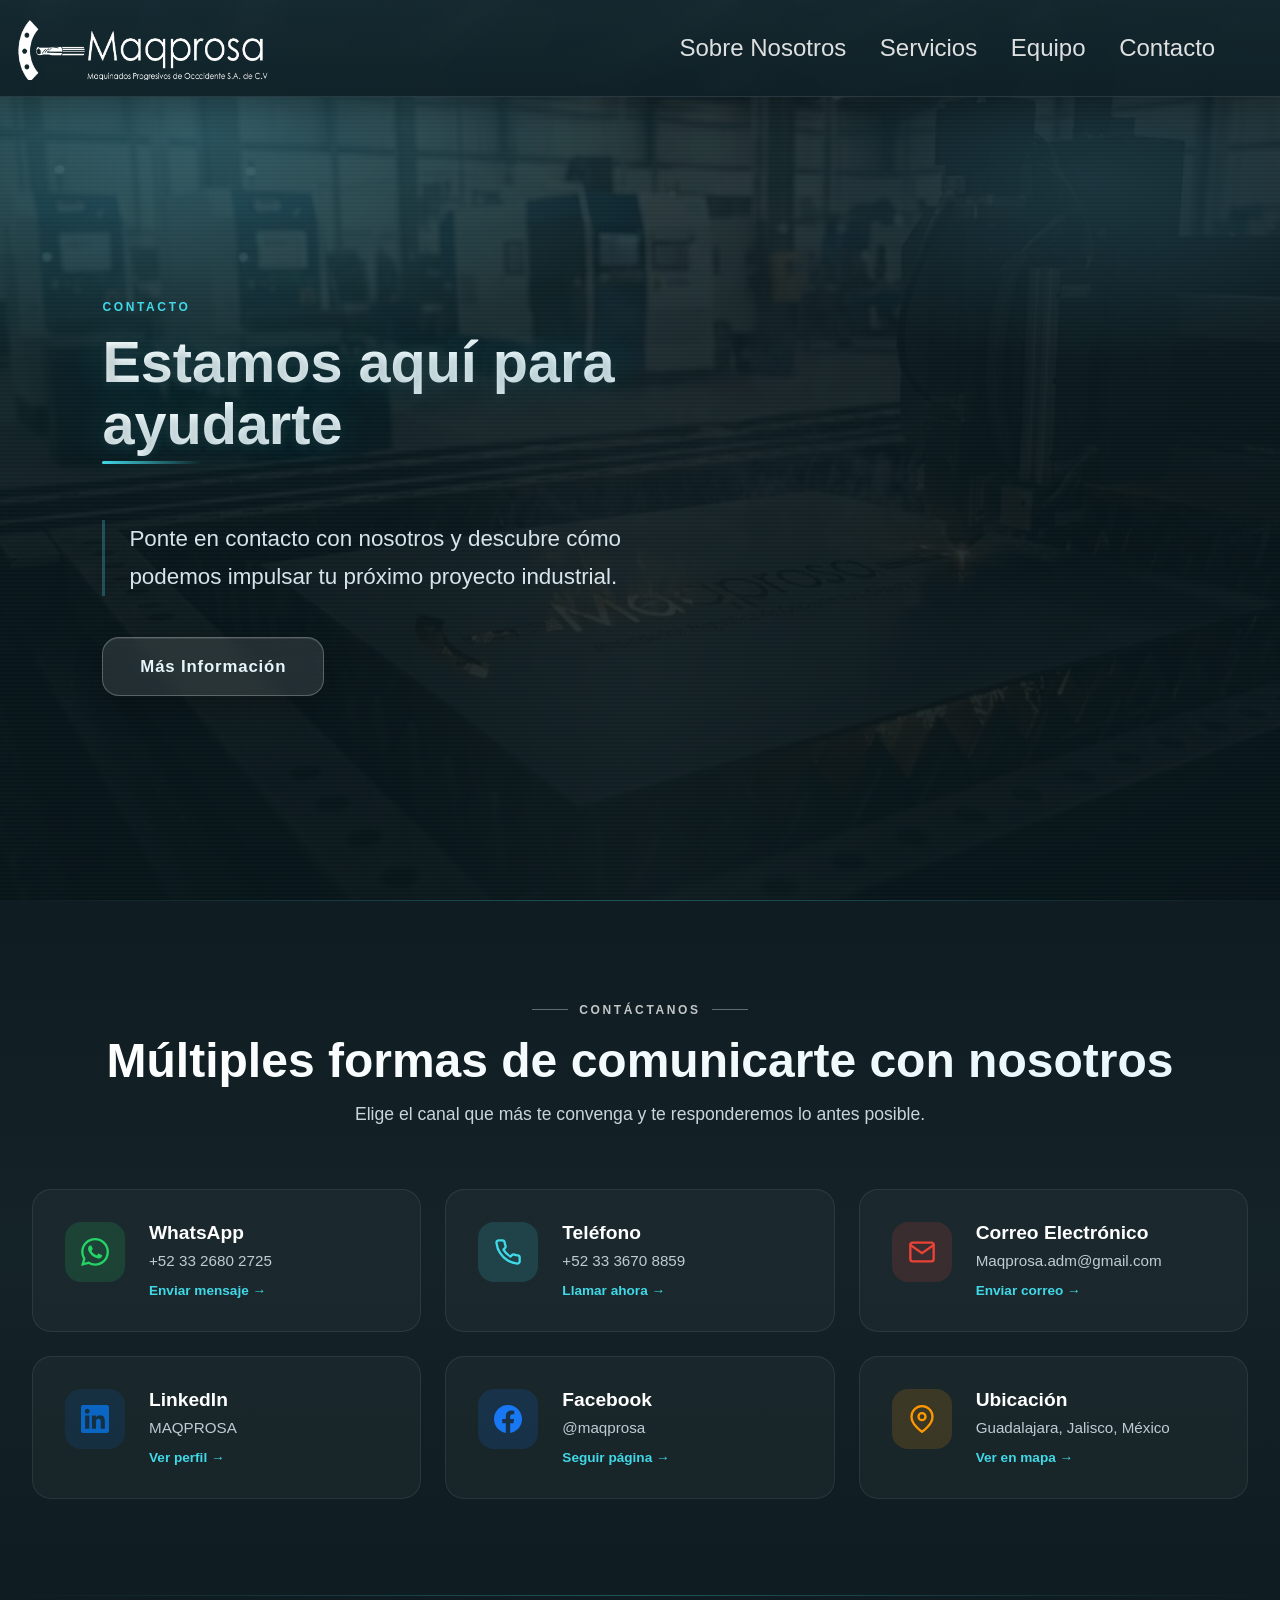
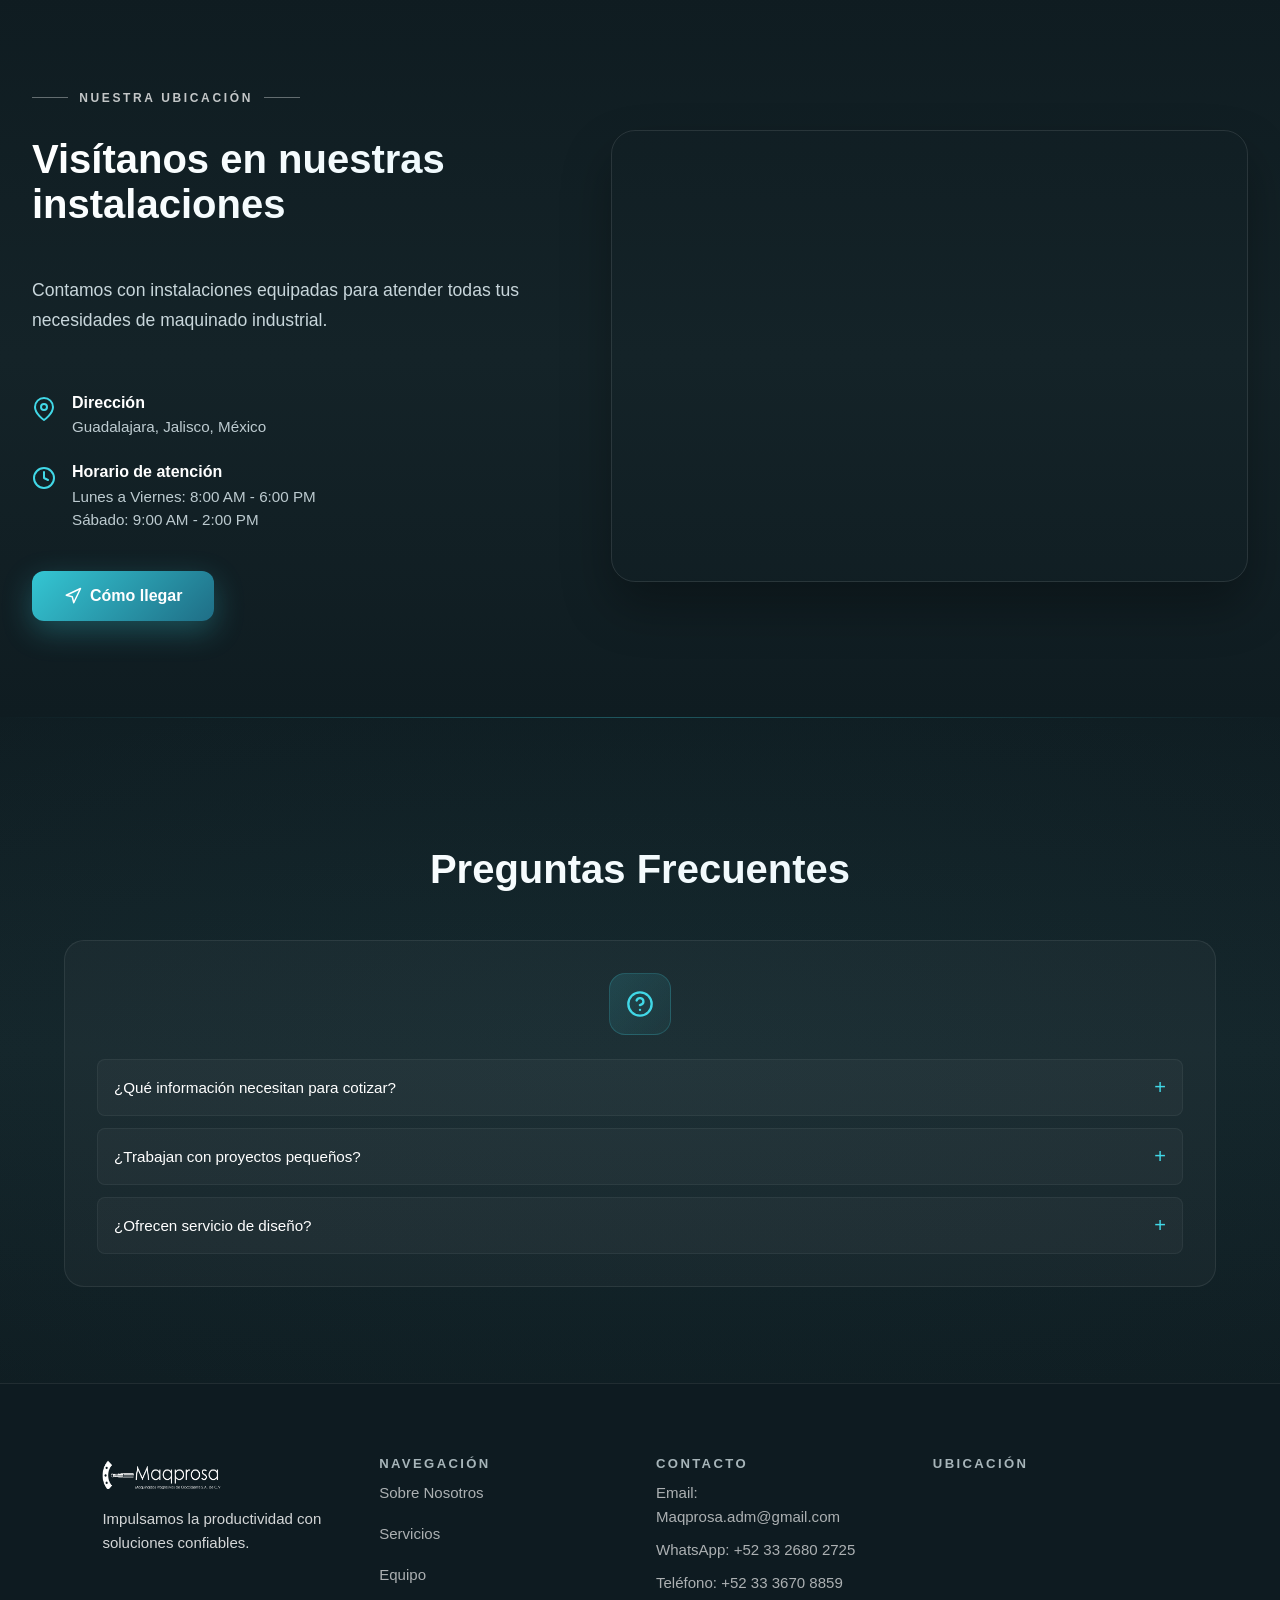
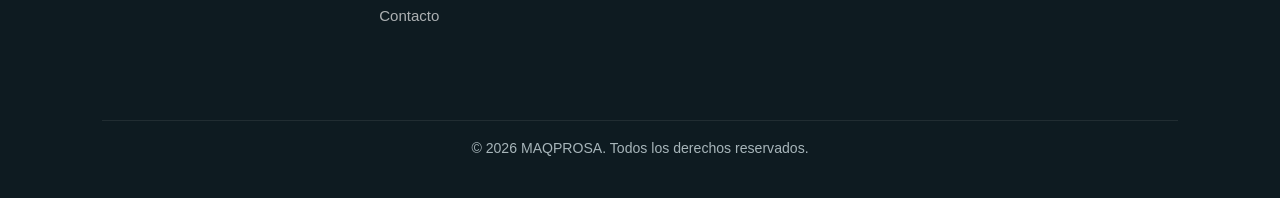
==== commit e8c41ea9: "Format: Fixed indentation and added line spacing in CSS" ====
--- a/contact.html
+++ b/contact.html
@@ -1,118 +1,442 @@
-<!DOCTYPE html>
+<!doctype html>
 <html lang="es">
-<head>
-    <meta charset="UTF-8">
-    <meta name="viewport" content="width=device-width, initial-scale=1.0">
-
-    <link rel="stylesheet" href="frontend/styles.css">
-    <link rel="stylesheet" href="frontend/styles_mobile.css">
-    <script ref="script" src="frontend/script.js" defer></script>
-    <script ref="script" src="frontend/script_navbar.js" defer></script>
-    <link rel="icon" type="image/png" href="frontend/media/logo.png">
-    <title>CONTACTO | MAQPROSA</title>
-</head>
-<body>
-    <header>
-        <nav>
-            <a href="index.html#home" class="nav-link nav-logo">
-                <img class="logo-nav" src="frontend/media/logo-nav.png" alt="Logo MAQPROSA">
-            </a>
-
-            <div class="menu-toggle" id="menuToggle">
-                <span></span>
-                <span></span>
-                <span></span>
+    <head>
+        <meta charset="UTF-8" />
+        <meta name="viewport" content="width=device-width, initial-scale=1.0" />
+        <link rel="stylesheet" href="frontend/styles.css" />
+        <link rel="stylesheet" href="frontend/styles_mobile.css" />
+        <link rel="stylesheet" href="frontend/contact.css" />
+        <link rel="stylesheet" href="frontend/contact_mobile.css" />
+        <script ref="script" src="frontend/script.js" defer></script>
+        <script ref="script" src="frontend/script_navbar.js" defer></script>
+        <link rel="icon" type="image/png" href="frontend/media/logo.png" />
+        <title>CONTACTO | MAQPROSA</title>
+    </head>
+    <body>
+        <header>
+            <nav>
+                <a href="index.html#home" class="nav-link nav-logo">
+                    <img
+                        class="logo-nav"
+                        src="frontend/media/logo-nav.png"
+                        alt="Logo MAQPROSA"
+                    />
+                </a>
+                <div class="menu-toggle" id="menuToggle">
+                    <span></span>
+                    <span></span>
+                    <span></span>
+                </div>
+                <ul>
+                    <li>
+                        <a class="nav-link" href="us.html">Sobre Nosotros</a>
+                    </li>
+                    <li>
+                        <a class="nav-link" href="services.html">Servicios</a>
+                    </li>
+                    <li>
+                        <a class="nav-link" href="equipment.html">Equipo</a>
+                    </li>
+                    <li>
+                        <a class="nav-link" href="contact.html">Contacto</a>
+                    </li>
+                </ul>
+            </nav>
+        </header>
+        <main>
+            <section class="hero-contact" id="home">
+                <div class="hero-bg-contact"></div>
+                <div class="hero-content-contact">
+                    <div class="hero-text-contact">
+                        <span class="hero-kicker">Contacto</span>
+                        <h1>Estamos aquí para ayudarte</h1>
+                        <p>
+                            Ponte en contacto con nosotros y descubre cómo
+                            podemos impulsar tu próximo proyecto industrial.
+                        </p>
+                        <div class="hero-actions">
+                            <a
+                                href="#contacto"
+                                class="btn hero-btn hero-btn--secondary"
+                                >Más Información</a
+                            >
+                        </div>
+                    </div>
+                </div>
+            </section>
+            <section class="contact-section" id="contacto">
+                <div class="contact-container">
+                    <div class="contact-header">
+                        <span class="section-kicker">Contáctanos</span>
+                        <h2>Múltiples formas de comunicarte con nosotros</h2>
+                        <p>
+                            Elige el canal que más te convenga y te
+                            responderemos lo antes posible.
+                        </p>
+                    </div>
+                    <div class="contact-grid">
+                        <a
+                            href="https://wa.me/523326802725"
+                            class="contact-card contact-card--whatsapp"
+                            target="_blank"
+                            rel="noopener"
+                        >
+                            <div class="contact-card-icon">
+                                <svg
+                                    xmlns="http://www.w3.org/2000/svg"
+                                    viewBox="0 0 24 24"
+                                    fill="currentColor"
+                                >
+                                    <path
+                                        d="M17.472 14.382c-.297-.149-1.758-.867-2.03-.967-.273-.099-.471-.148-.67.15-.197.297-.767.966-.94 1.164-.173.199-.347.223-.644.075-.297-.15-1.255-.463-2.39-1.475-.883-.788-1.48-1.761-1.653-2.059-.173-.297-.018-.458.13-.606.134-.133.298-.347.446-.52.149-.174.198-.298.298-.497.099-.198.05-.371-.025-.52-.075-.149-.669-1.612-.916-2.207-.242-.579-.487-.5-.669-.51-.173-.008-.371-.01-.57-.01-.198 0-.52.074-.792.372-.272.297-1.04 1.016-1.04 2.479 0 1.462 1.065 2.875 1.213 3.074.149.198 2.096 3.2 5.077 4.487.709.306 1.262.489 1.694.625.712.227 1.36.195 1.871.118.571-.085 1.758-.719 2.006-1.413.248-.694.248-1.289.173-1.413-.074-.124-.272-.198-.57-.347m-5.421 7.403h-.004a9.87 9.87 0 01-5.031-1.378l-.361-.214-3.741.982.998-3.648-.235-.374a9.86 9.86 0 01-1.51-5.26c.001-5.45 4.436-9.884 9.888-9.884 2.64 0 5.122 1.03 6.988 2.898a9.825 9.825 0 012.893 6.994c-.003 5.45-4.437 9.884-9.885 9.884m8.413-18.297A11.815 11.815 0 0012.05 0C5.495 0 .16 5.335.157 11.892c0 2.096.547 4.142 1.588 5.945L.057 24l6.305-1.654a11.882 11.882 0 005.683 1.448h.005c6.554 0 11.89-5.335 11.893-11.893a11.821 11.821 0 00-3.48-8.413z"
+                                    />
+                                </svg>
+                            </div>
+                            <div class="contact-card-content">
+                                <h3>WhatsApp</h3>
+                                <p>+52 33 2680 2725</p>
+                                <span class="contact-card-action"
+                                    >Enviar mensaje →</span
+                                >
+                            </div>
+                        </a>
+                        <a
+                            href="tel:+523336708859"
+                            class="contact-card contact-card--phone"
+                        >
+                            <div class="contact-card-icon">
+                                <svg
+                                    xmlns="http://www.w3.org/2000/svg"
+                                    viewBox="0 0 24 24"
+                                    fill="none"
+                                    stroke="currentColor"
+                                    stroke-width="2"
+                                    stroke-linecap="round"
+                                    stroke-linejoin="round"
+                                >
+                                    <path
+                                        d="M22 16.92v3a2 2 0 0 1-2.18 2 19.79 19.79 0 0 1-8.63-3.07 19.5 19.5 0 0 1-6-6 19.79 19.79 0 0 1-3.07-8.67A2 2 0 0 1 4.11 2h3a2 2 0 0 1 2 1.72 12.84 12.84 0 0 0 .7 2.81 2 2 0 0 1-.45 2.11L8.09 9.91a16 16 0 0 0 6 6l1.27-1.27a2 2 0 0 1 2.11-.45 12.84 12.84 0 0 0 2.81.7A2 2 0 0 1 22 16.92z"
+                                    ></path>
+                                </svg>
+                            </div>
+                            <div class="contact-card-content">
+                                <h3>Teléfono</h3>
+                                <p>+52 33 3670 8859</p>
+                                <span class="contact-card-action"
+                                    >Llamar ahora →</span
+                                >
+                            </div>
+                        </a>
+                        <a
+                            href="mailto:Maqprosa.adm@gmail.com"
+                            class="contact-card contact-card--email"
+                        >
+                            <div class="contact-card-icon">
+                                <svg
+                                    xmlns="http://www.w3.org/2000/svg"
+                                    viewBox="0 0 24 24"
+                                    fill="none"
+                                    stroke="currentColor"
+                                    stroke-width="2"
+                                    stroke-linecap="round"
+                                    stroke-linejoin="round"
+                                >
+                                    <path
+                                        d="M4 4h16c1.1 0 2 .9 2 2v12c0 1.1-.9 2-2 2H4c-1.1 0-2-.9-2-2V6c0-1.1.9-2 2-2z"
+                                    ></path>
+                                    <polyline
+                                        points="22,6 12,13 2,6"
+                                    ></polyline>
+                                </svg>
+                            </div>
+                            <div class="contact-card-content">
+                                <h3>Correo Electrónico</h3>
+                                <p>Maqprosa.adm@gmail.com</p>
+                                <span class="contact-card-action"
+                                    >Enviar correo →</span
+                                >
+                            </div>
+                        </a>
+                        <a
+                            href="https://www.linkedin.com/company/maqprosa"
+                            class="contact-card contact-card--linkedin"
+                            target="_blank"
+                            rel="noopener"
+                        >
+                            <div class="contact-card-icon">
+                                <svg
+                                    xmlns="http://www.w3.org/2000/svg"
+                                    viewBox="0 0 24 24"
+                                    fill="currentColor"
+                                >
+                                    <path
+                                        d="M20.447 20.452h-3.554v-5.569c0-1.328-.027-3.037-1.852-3.037-1.853 0-2.136 1.445-2.136 2.939v5.667H9.351V9h3.414v1.561h.046c.477-.9 1.637-1.85 3.37-1.85 3.601 0 4.267 2.37 4.267 5.455v6.286zM5.337 7.433c-1.144 0-2.063-.926-2.063-2.065 0-1.138.92-2.063 2.063-2.063 1.14 0 2.064.925 2.064 2.063 0 1.139-.925 2.065-2.064 2.065zm1.782 13.019H3.555V9h3.564v11.452zM22.225 0H1.771C.792 0 0 .774 0 1.729v20.542C0 23.227.792 24 1.771 24h20.451C23.2 24 24 23.227 24 22.271V1.729C24 .774 23.2 0 22.222 0h.003z"
+                                    />
+                                </svg>
+                            </div>
+                            <div class="contact-card-content">
+                                <h3>LinkedIn</h3>
+                                <p>MAQPROSA</p>
+                                <span class="contact-card-action"
+                                    >Ver perfil →</span
+                                >
+                            </div>
+                        </a>
+                        <a
+                            href="https://www.facebook.com/maqprosa"
+                            class="contact-card contact-card--facebook"
+                            target="_blank"
+                            rel="noopener"
+                        >
+                            <div class="contact-card-icon">
+                                <svg
+                                    xmlns="http://www.w3.org/2000/svg"
+                                    viewBox="0 0 24 24"
+                                    fill="currentColor"
+                                >
+                                    <path
+                                        d="M24 12.073c0-6.627-5.373-12-12-12s-12 5.373-12 12c0 5.99 4.388 10.954 10.125 11.854v-8.385H7.078v-3.47h3.047V9.43c0-3.007 1.792-4.669 4.533-4.669 1.312 0 2.686.235 2.686.235v2.953H15.83c-1.491 0-1.956.925-1.956 1.874v2.25h3.328l-.532 3.47h-2.796v8.385C19.612 23.027 24 18.062 24 12.073z"
+                                    />
+                                </svg>
+                            </div>
+                            <div class="contact-card-content">
+                                <h3>Facebook</h3>
+                                <p>@maqprosa</p>
+                                <span class="contact-card-action"
+                                    >Seguir página →</span
+                                >
+                            </div>
+                        </a>
+                        <a
+                            href="https://maps.app.goo.gl/YourLocationLink"
+                            class="contact-card contact-card--location"
+                            target="_blank"
+                            rel="noopener"
+                        >
+                            <div class="contact-card-icon">
+                                <svg
+                                    xmlns="http://www.w3.org/2000/svg"
+                                    viewBox="0 0 24 24"
+                                    fill="none"
+                                    stroke="currentColor"
+                                    stroke-width="2"
+                                    stroke-linecap="round"
+                                    stroke-linejoin="round"
+                                >
+                                    <path
+                                        d="M21 10c0 7-9 13-9 13s-9-6-9-13a9 9 0 0 1 18 0z"
+                                    ></path>
+                                    <circle cx="12" cy="10" r="3"></circle>
+                                </svg>
+                            </div>
+                            <div class="contact-card-content">
+                                <h3>Ubicación</h3>
+                                <p>Guadalajara, Jalisco, México</p>
+                                <span class="contact-card-action"
+                                    >Ver en mapa →</span
+                                >
+                            </div>
+                        </a>
+                    </div>
+                </div>
+            </section>
+            <section class="map-section" id="ubicacion">
+                <div class="map-container">
+                    <div class="map-info">
+                        <span class="section-kicker">Nuestra ubicación</span>
+                        <h2>Visítanos en nuestras instalaciones</h2>
+                        <p>
+                            Contamos con instalaciones equipadas para atender
+                            todas tus necesidades de maquinado industrial.
+                        </p>
+                        <div class="map-details">
+                            <div class="map-detail-item">
+                                <svg
+                                    xmlns="http://www.w3.org/2000/svg"
+                                    viewBox="0 0 24 24"
+                                    fill="none"
+                                    stroke="currentColor"
+                                    stroke-width="2"
+                                    stroke-linecap="round"
+                                    stroke-linejoin="round"
+                                >
+                                    <path
+                                        d="M21 10c0 7-9 13-9 13s-9-6-9-13a9 9 0 0 1 18 0z"
+                                    ></path>
+                                    <circle cx="12" cy="10" r="3"></circle>
+                                </svg>
+                                <div>
+                                    <h4>Dirección</h4>
+                                    <p>Guadalajara, Jalisco, México</p>
+                                </div>
+                            </div>
+                            <div class="map-detail-item">
+                                <svg
+                                    xmlns="http://www.w3.org/2000/svg"
+                                    viewBox="0 0 24 24"
+                                    fill="none"
+                                    stroke="currentColor"
+                                    stroke-width="2"
+                                    stroke-linecap="round"
+                                    stroke-linejoin="round"
+                                >
+                                    <circle cx="12" cy="12" r="10"></circle>
+                                    <polyline
+                                        points="12 6 12 12 16 14"
+                                    ></polyline>
+                                </svg>
+                                <div>
+                                    <h4>Horario de atención</h4>
+                                    <p>Lunes a Viernes: 8:00 AM - 6:00 PM</p>
+                                    <p>Sábado: 9:00 AM - 2:00 PM</p>
+                                </div>
+                            </div>
+                        </div>
+                        <a
+                            href="https://maps.app.goo.gl/YourLocationLink"
+                            class="btn map-btn"
+                            target="_blank"
+                            rel="noopener"
+                        >
+                            <svg
+                                xmlns="http://www.w3.org/2000/svg"
+                                viewBox="0 0 24 24"
+                                fill="none"
+                                stroke="currentColor"
+                                stroke-width="2"
+                                stroke-linecap="round"
+                                stroke-linejoin="round"
+                            >
+                                <polygon
+                                    points="3 11 22 2 13 21 11 13 3 11"
+                                ></polygon>
+                            </svg>
+                            Cómo llegar
+                        </a>
+                    </div>
+                    <div class="map-embed">
+                        <iframe
+                            src="https://www.google.com/maps/embed?pb=!1m18!1m12!1m3!1d8265.29716269699!2d-103.33255174720152!3d20.59193662450971!2m3!1f0!2f0!3f0!3m2!1i1024!2i768!4f13.1!3m3!1m2!1s0x8428b293394a0339%3A0xa8bdd4ad61870829!2sMaqprosa!5e0!3m2!1ses-419!2smx!4v1769815293856!5m2!1ses-419!2smx"
+                            width="100%"
+                            height="100%"
+                            style="border: 0"
+                            allowfullscreen=""
+                            loading="lazy"
+                            referrerpolicy="no-referrer-when-downgrade"
+                        ></iframe>
+                    </div>
+                </div>
+            </section>
+            <section class="info-section-contact">
+                <div class="section-container">
+                    <h2 class="info-title">Preguntas Frecuentes</h2>
+                    <div class="info-grid">
+                        <div class="info-card info-card--faq">
+                            <div class="info-card-icon">
+                                <svg
+                                    xmlns="http://www.w3.org/2000/svg"
+                                    viewBox="0 0 24 24"
+                                    fill="none"
+                                    stroke="currentColor"
+                                    stroke-width="2"
+                                    stroke-linecap="round"
+                                    stroke-linejoin="round"
+                                >
+                                    <circle cx="12" cy="12" r="10"></circle>
+                                    <path
+                                        d="M9.09 9a3 3 0 0 1 5.83 1c0 2-3 3-3 3"
+                                    ></path>
+                                    <line
+                                        x1="12"
+                                        y1="17"
+                                        x2="12.01"
+                                        y2="17"
+                                    ></line>
+                                </svg>
+                            </div>
+                            <div class="faq-list">
+                                <details class="faq-item">
+                                    <summary>
+                                        ¿Qué información necesitan para cotizar?
+                                    </summary>
+                                    <p>
+                                        Planos técnicos o dibujos, material
+                                        requerido, cantidad de piezas y
+                                        tolerancias específicas si aplican.
+                                    </p>
+                                </details>
+                                <details class="faq-item">
+                                    <summary>
+                                        ¿Trabajan con proyectos pequeños?
+                                    </summary>
+                                    <p>
+                                        Sí, atendemos desde prototipos unitarios
+                                        hasta producciones en serie.
+                                    </p>
+                                </details>
+                                <details class="faq-item">
+                                    <summary>
+                                        ¿Ofrecen servicio de diseño?
+                                    </summary>
+                                    <p>
+                                        Contamos con ingenieros que pueden
+                                        ayudarte a optimizar tus diseños para
+                                        manufactura.
+                                    </p>
+                                </details>
+                            </div>
+                        </div>
+                    </div>
+                </div>
+            </section>
+        </main>
+        <footer>
+            <div class="footer-content">
+                <div class="footer-section">
+                    <img
+                        class="footer-logo"
+                        src="frontend/media/logo-footer.png"
+                        alt="Logo MAQPROSA"
+                    />
+                    <p>
+                        Impulsamos la productividad con soluciones confiables.
+                    </p>
+                </div>
+                <div class="footer-section">
+                    <h4>Navegación</h4>
+                    <ul>
+                        <li><a href="us.html">Sobre Nosotros</a></li>
+                        <li><a href="services.html">Servicios</a></li>
+                        <li><a href="equipment.html">Equipo</a></li>
+                        <li><a href="contact.html">Contacto</a></li>
+                    </ul>
+                </div>
+                <div class="footer-section">
+                    <h4>Contacto</h4>
+                    <a href="mailto:Maqprosa.adm@gmail.com"
+                        >Email: Maqprosa.adm@gmail.com</a
+                    >
+                    <a href="https://wa.me/523326802725"
+                        >WhatsApp: +52 33 2680 2725</a
+                    >
+                    <a href="tel:+523336708859">Teléfono: +52 33 3670 8859</a>
+                </div>
+                <div class="footer-section footer-map">
+                    <h4>Ubicación</h4>
+                    <iframe
+                        src="https://www.google.com/maps/embed?pb=!1m18!1m12!1m3!1d8265.29716269699!2d-103.33255174720152!3d20.59193662450971!2m3!1f0!2f0!3f0!3m2!1i1024!2i768!4f13.1!3m3!1m2!1s0x8428b293394a0339%3A0xa8bdd4ad61870829!2sMaqprosa!5e0!3m2!1ses-419!2smx!4v1769815293856!5m2!1ses-419!2smx"
+                        width="400"
+                        height="500"
+                        style="border: 0"
+                        allowfullscreen=""
+                        loading="lazy"
+                        referrerpolicy="no-referrer-when-downgrade"
+                    ></iframe>
+                </div>
             </div>
-
-            <ul>
-                <li><a class="nav-link" href="us.html">Sobre Nosotros</a></li>
-                <li><a class="nav-link" href="services.html">Servicios</a></li>
-                <li><a class="nav-link" href="equipment.html">Equipo</a></li>
-                <li><a class="nav-link" href="contact.html">Contacto</a></li>
-            </ul>
-        </nav>
-    </header>
-
-    <main>
-        <section class="hero" id="home">
-            <div class="hero-bg"></div>
-            <div class="hero-content">
-                <div class="hero-text">
-                    <span class="hero-kicker">Contacto</span>
-                    <h1>Estamos aquí para ayudarte</h1>
-                    <p>
-                        ¿Tienes preguntas o necesitas más información sobre nuestros productos y servicios? 
-                        No dudes en ponerte en contacto con nosotros. Nuestro equipo está listo para asistirte 
-                        y brindarte la mejor solución para tus necesidades industriales.
-                    </p>
-                </div>
+            <div class="footer-bottom">
+                <p>&copy; 2026 MAQPROSA. Todos los derechos reservados.</p>
             </div>
-
-            <div class="clients">
-                <div class="client-logos">
-                    <img class="img-client-logos" src="frontend/media/clients/molex.webp" alt="Cliente 1">
-                    <img class="img-client-logos" src="frontend/media/clients/regal.webp" alt="Cliente 2">
-                    <img class="img-client-logos" src="frontend/media/clients/SKF.webp" alt="Cliente 3">
-                    <img class="img-client-logos" src="frontend/media/clients/toray.webp" alt="Cliente 4">
-                    <img class="img-client-logos" src="frontend/media/clients/urrea.webp" alt="Cliente 5">
-                    <img class="img-client-logos" src="frontend/media/clients/usi.webp" alt="Cliente 6">
-                    <img class="img-client-logos" src="frontend/media/clients/molex.webp" alt="Cliente 1">
-                    <img class="img-client-logos" src="frontend/media/clients/regal.webp" alt="Cliente 2">
-                    <img class="img-client-logos" src="frontend/media/clients/SKF.webp" alt="Cliente 3">
-                    <img class="img-client-logos" src="frontend/media/clients/toray.webp" alt="Cliente 4">
-                    <img class="img-client-logos" src="frontend/media/clients/urrea.webp" alt="Cliente 5">
-                    <img class="img-client-logos" src="frontend/media/clients/usi.webp" alt="Cliente 6">
-                    <img class="img-client-logos" src="frontend/media/clients/molex.webp" alt="Cliente 1">
-                    <img class="img-client-logos" src="frontend/media/clients/regal.webp" alt="Cliente 2">
-                    <img class="img-client-logos" src="frontend/media/clients/SKF.webp" alt="Cliente 3">
-                    <img class="img-client-logos" src="frontend/media/clients/toray.webp" alt="Cliente 4">
-                    <img class="img-client-logos" src="frontend/media/clients/urrea.webp" alt="Cliente 5">
-                    <img class="img-client-logos" src="frontend/media/clients/usi.webp" alt="Cliente 6">
-                    <img class="img-client-logos" src="frontend/media/clients/molex.webp" alt="Cliente 1">
-                    <img class="img-client-logos" src="frontend/media/clients/regal.webp" alt="Cliente 2">
-                    <img class="img-client-logos" src="frontend/media/clients/SKF.webp" alt="Cliente 3">
-                    <img class="img-client-logos" src="frontend/media/clients/toray.webp" alt="Cliente 4">
-                    <img class="img-client-logos" src="frontend/media/clients/urrea.webp" alt="Cliente 5">
-                    <img class="img-client-logos" src="frontend/media/clients/usi.webp" alt="Cliente 6">
-                </div>
-            </div>
-        </section>
-    </main>
-
-    <footer>
-        <div class="footer-content">
-            <div class="footer-section">
-                <img class="footer-logo" src="frontend/media/logo-footer.png" alt="Logo MAQPROSA">
-                <p>Impulsamos la productividad con soluciones confiables.</p>
-            </div>
-
-            <div class="footer-section">
-                <h4>Navegación</h4>
-                <ul>
-                    <li><a href="productos.html">Sobre Nosotros</a></li>
-                    <li><a href="servicios.html">Servicios</a></li>
-                    <li><a href="equipo.html">Equipo</a></li>
-                    <li><a href="contacto.html">Contacto</a></li>
-                </ul>
-            </div>
-
-            <div class="footer-section">
-                <h4>Contacto</h4>
-                <a href="mailto:Maqprosa.adm@gmail.com">Email: Maqprosa.adm@gmail.com</a>
-                <a href="https://wa.me/523326802725">WhatsApp: +52 33 2680 2725</a>
-                <a href="tel:+523336708859">Teléfono: +52 33 3670 8859</a>
-            </div>
-
-            <div class="footer-section footer-map">
-                <h4>Ubicación</h4>
-                <iframe src="https://www.google.com/maps/embed?pb=!1m18!1m12!1m3!1d8265.29716269699!2d-103.33255174720152!3d20.59193662450971!2m3!1f0!2f0!3f0!3m2!1i1024!2i768!4f13.1!3m3!1m2!1s0x8428b293394a0339%3A0xa8bdd4ad61870829!2sMaqprosa!5e0!3m2!1ses-419!2smx!4v1769815293856!5m2!1ses-419!2smx" width="400" height="500" style="border:0;" allowfullscreen="" loading="lazy" referrerpolicy="no-referrer-when-downgrade"></iframe>
-            </div>
-        </div>
-        <div class="footer-bottom">
-            <p>&copy; 2026 MAQPROSA. Todos los derechos reservados.</p>
-        </div>
-    </footer>
-
-    
-</body>
+        </footer>
+    </body>
 </html>
--- a/frontend/styles.css
+++ b/frontend/styles.css
@@ -1,5 +1,5 @@
 :root {
-    --primary-color: #274B57;
+    --primary-color: #274b57;
     --secondary-color: #5194a8;
     --accent-color: #41d8e7;
     --accent-light: #34c6d3;
@@ -7,7 +7,12 @@
     --dark-bg: #0e1b21;
     --darker-bg: #0a1419;
     --body-bg: #0f1c21;
-    --section-bg: linear-gradient(180deg, #0f1c21 0%, #142328 50%, #0f1c21 100%);
+    --section-bg: linear-gradient(
+        180deg,
+        #0f1c21 0%,
+        #142328 50%,
+        #0f1c21 100%
+    );
     --font-color: #ffffff;
     --font-color-muted: rgba(255, 255, 255, 0.8);
     --font-color-subtle: rgba(232, 246, 251, 0.7);
@@ -22,9 +27,21 @@
     --gradient-secondary: linear-gradient(135deg, #41d8e7, #23829b);
     --gradient-text: linear-gradient(135deg, #fff 0%, #e8f6fb 100%);
     --gradient-accent-line: linear-gradient(90deg, #41d8e7, transparent);
-    --overlay-dark: linear-gradient(180deg, rgba(7, 20, 24, 0.6), rgba(7, 20, 24, 0.85));
-    --overlay-radial-1: radial-gradient(1200px 600px at 5% 15%, rgba(65, 216, 231, 0.2), transparent 70%);
-    --overlay-radial-2: radial-gradient(800px 400px at 95% 25%, rgba(39, 75, 87, 0.3), transparent 70%);
+    --overlay-dark: linear-gradient(
+        180deg,
+        rgba(7, 20, 24, 0.6),
+        rgba(7, 20, 24, 0.85)
+    );
+    --overlay-radial-1: radial-gradient(
+        1200px 600px at 5% 15%,
+        rgba(65, 216, 231, 0.2),
+        transparent 70%
+    );
+    --overlay-radial-2: radial-gradient(
+        800px 400px at 95% 25%,
+        rgba(39, 75, 87, 0.3),
+        transparent 70%
+    );
     --shadow-sm: 0 4px 15px rgba(0, 0, 0, 0.2);
     --shadow-md: 0 10px 30px rgba(0, 0, 0, 0.25);
     --shadow-lg: 0 20px 40px rgba(0, 0, 0, 0.3);
@@ -40,16 +57,22 @@
     --nav-mobile-bg: rgba(20, 40, 47, 0.973);
     --nav-height: 6em;
 }
+
 body {
     margin: 0;
     font-family: var(--font-family);
     background-color: var(--body-bg);
     color: var(--font-color);
 }
+
 nav {
     width: 100%;
     height: 6em;
-    background: linear-gradient(180deg, rgba(20, 40, 47, 0.92), rgba(15, 32, 38, 0.92));
+    background: linear-gradient(
+        180deg,
+        rgba(20, 40, 47, 0.92),
+        rgba(15, 32, 38, 0.92)
+    );
     backdrop-filter: blur(10px);
     border-bottom: 1px solid rgba(255, 255, 255, 0.08);
     box-shadow: 0 10px 24px rgba(0, 0, 0, 0.2);
@@ -61,6 +84,7 @@
     align-items: center;
     justify-content: space-between;
 }
+
 header > nav > ul {
     justify-content: center;
     align-items: center;
@@ -69,11 +93,13 @@
     margin: 0;
     padding: 0 3em 0 0;
 }
+
 .logo-nav {
     height: 70px;
     margin: 0;
     padding: 0 0em;
 }
+
 .nav-link {
     font-family: var(--font-family);
     font-size: 1.5em;
@@ -83,15 +109,19 @@
     position: relative;
     transition: color 0.25s ease;
 }
+
 .nav-link:hover {
     color: #41d8e7;
 }
+
 .nav-link.nav-logo:hover {
     text-decoration: none;
 }
+
 .nav-link.nav-logo::after {
     display: none;
 }
+
 .nav-link::after {
     content: "";
     position: absolute;
@@ -99,20 +129,27 @@
     bottom: -6px;
     width: 100%;
     height: 2px;
-    background: linear-gradient(90deg, rgba(65, 216, 231, 0.9), rgba(81, 148, 168, 0.9));
+    background: linear-gradient(
+        90deg,
+        rgba(65, 216, 231, 0.9),
+        rgba(81, 148, 168, 0.9)
+    );
     transform: scaleX(0);
     transform-origin: left;
     transition: transform 0.25s ease;
 }
+
 .nav-link:hover::after {
     transform: scaleX(1);
 }
+
 .menu-toggle {
     display: none;
     flex-direction: column;
     cursor: pointer;
     padding: 0 2em;
 }
+
 .menu-toggle span {
     width: 30px;
     height: 3px;
@@ -121,15 +158,19 @@
     transition: 0.3s;
     border-radius: 3px;
 }
+
 .menu-toggle.active span:nth-child(1) {
     transform: rotate(-45deg) translate(-6px, 6px);
 }
+
 .menu-toggle.active span:nth-child(2) {
     opacity: 0;
 }
+
 .menu-toggle.active span:nth-child(3) {
     transform: rotate(45deg) translate(-6px, -6px);
 }
+
 .hero {
     position: relative;
     width: 100%;
@@ -151,34 +192,59 @@
     isolation: isolate;
     box-sizing: border-box;
 }
+
 .hero::before {
     content: "";
     position: absolute;
     inset: 0;
     background:
-        radial-gradient(1200px 600px at 5% 15%, rgba(65, 216, 231, 0.2), transparent 70%),
-        radial-gradient(800px 400px at 95% 25%, rgba(39, 75, 87, 0.3), transparent 70%),
+        radial-gradient(
+            1200px 600px at 5% 15%,
+            rgba(65, 216, 231, 0.2),
+            transparent 70%
+        ),
+        radial-gradient(
+            800px 400px at 95% 25%,
+            rgba(39, 75, 87, 0.3),
+            transparent 70%
+        ),
         linear-gradient(180deg, rgba(7, 20, 24, 0.6), rgba(7, 20, 24, 0.85));
     animation: pulse-glow-main 8s ease-in-out infinite alternate;
     z-index: 0;
 }
+
 @keyframes pulse-glow-main {
-    0%, 100% {
+    0%,
+    100% {
         opacity: 0.7;
         transform: scale(1);
     }
+
     50% {
         opacity: 1;
         transform: scale(1.02);
     }
-}
+
+}
+
 .hero::after {
     content: "";
     position: absolute;
     inset: 0;
     background:
-        linear-gradient(90deg, transparent 30%, rgba(255, 255, 255, 0.02) 50%, transparent 70%),
-        repeating-linear-gradient(0deg, transparent, transparent 2px, rgba(255, 255, 255, 0.015) 2px, rgba(255, 255, 255, 0.015) 4px);
+        linear-gradient(
+            90deg,
+            transparent 30%,
+            rgba(255, 255, 255, 0.02) 50%,
+            transparent 70%
+        ),
+        repeating-linear-gradient(
+            0deg,
+            transparent,
+            transparent 2px,
+            rgba(255, 255, 255, 0.015) 2px,
+            rgba(255, 255, 255, 0.015) 4px
+        );
     z-index: 0;
     animation: scanlines-main 12s linear infinite;
     pointer-events: none;
@@ -188,20 +254,31 @@
     0% {
         background-position: 0 0;
     }
+
     100% {
         background-position: 0 100px;
     }
+
 }
 
 .hero-bg {
     position: absolute;
     inset: 0;
     background:
-        radial-gradient(800px 400px at 15% 15%, rgba(81, 148, 168, 0.35), transparent 60%),
-        radial-gradient(600px 300px at 85% 20%, rgba(39, 75, 87, 0.5), transparent 60%),
+        radial-gradient(
+            800px 400px at 15% 15%,
+            rgba(81, 148, 168, 0.35),
+            transparent 60%
+        ),
+        radial-gradient(
+            600px 300px at 85% 20%,
+            rgba(39, 75, 87, 0.5),
+            transparent 60%
+        ),
         linear-gradient(180deg, rgba(7, 20, 24, 0.4), rgba(7, 20, 24, 0.55));
     z-index: 0;
 }
+
 .hero-content {
     position: relative;
     z-index: 1;
@@ -213,6 +290,7 @@
     padding-top: calc(var(--nav-height) - 2rem);
     box-sizing: border-box;
 }
+
 .hero-text {
     max-width: 720px;
     margin-left: 3vw;
@@ -221,19 +299,24 @@
     gap: 0.6rem;
     animation: fadeInUp-main 1s ease-out;
 }
+
 @keyframes fadeInUp-main {
     from {
         opacity: 0;
         transform: translateY(30px);
     }
+
     to {
         opacity: 1;
         transform: translateY(0);
     }
-}
+
+}
+
 .hero-text h1 {
     font-size: clamp(2.4rem, 4.5vw, 3.6rem);
     margin: 2rem 0;
+    margin-top: 0.5rem;
     line-height: 1.08;
     color: #fff;
     text-shadow:
@@ -245,6 +328,7 @@
     background-clip: text;
     position: relative;
 }
+
 .hero-text h1::after {
     content: "";
     position: absolute;
@@ -255,6 +339,7 @@
     background: var(--gradient-accent-line);
     border-radius: 2px;
 }
+
 .hero-text p {
     font-size: clamp(1rem, 2vw, 1.2rem);
     max-width: 42ch;
@@ -264,6 +349,7 @@
     position: relative;
     margin: 0;
 }
+
 .hero-kicker {
     font-weight: 800;
     text-transform: uppercase;
@@ -275,6 +361,7 @@
     position: relative;
     display: inline-block;
 }
+
 .hero-actions {
     display: flex;
     gap: 1.2rem;
@@ -282,6 +369,7 @@
     margin: 0.6rem 0 0;
     align-items: center;
 }
+
 .hero-btn {
     display: inline-flex;
     align-items: center;
@@ -299,6 +387,7 @@
     border: none;
     letter-spacing: 0.05em;
 }
+
 .hero-btn::before {
     content: "";
     position: absolute;
@@ -306,7 +395,12 @@
     left: -100%;
     width: 100%;
     height: 100%;
-    background: linear-gradient(90deg, transparent, rgba(255, 255, 255, 0.2), transparent);
+    background: linear-gradient(
+        90deg,
+        transparent,
+        rgba(255, 255, 255, 0.2),
+        transparent
+    );
     transition: left 0.6s;
     z-index: -1;
 }
@@ -342,6 +436,7 @@
         0 10px 30px rgba(0, 0, 0, 0.2),
         inset 0 1px 0 rgba(255, 255, 255, 0.1);
 }
+
 .hero-btn--secondary:hover {
     background: rgba(255, 255, 255, 0.18);
     backdrop-filter: blur(15px);
@@ -350,12 +445,14 @@
         inset 0 1px 0 rgba(255, 255, 255, 0.2);
     transform: translateY(-2px);
 }
+
 .hero-stats {
     display: grid;
     grid-template-columns: repeat(3, minmax(0, 1fr));
     gap: 0.9rem;
     margin-top: 1rem;
 }
+
 .hero-stats div {
     padding: 0.5rem 1rem;
     border-radius: 0.9rem;
@@ -366,15 +463,22 @@
     position: relative;
     overflow: hidden;
 }
+
 .hero-stats div:hover {
-    background: linear-gradient(135deg, rgba(65, 216, 231, 0.15), rgba(10, 21, 25, 0.1));
+    background: linear-gradient(
+        135deg,
+        rgba(65, 216, 231, 0.15),
+        rgba(10, 21, 25, 0.1)
+    );
     border-color: rgba(65, 216, 231, 0.4);
     transform: translateY(-5px);
     box-shadow: 0 15px 35px rgba(65, 216, 231, 0.15);
 }
+
 .hero-stats div:hover::before {
     opacity: 1;
 }
+
 .stat-number {
     display: block;
     font-size: 1.4rem;
@@ -383,11 +487,13 @@
     margin-bottom: 0.2rem;
     margin-top: 0;
 }
+
 .stat-label {
     font-size: 0.8rem;
     color: var(--font-color-muted);
     margin-bottom: 0.2rem;
 }
+
 .clients {
     position: relative;
     z-index: 2;
@@ -405,6 +511,7 @@
     overflow: hidden;
     box-sizing: border-box;
 }
+
 .client-logos {
     display: flex;
     align-items: center;
@@ -413,6 +520,7 @@
     animation: clients-scroll 28s linear infinite;
     will-change: transform;
 }
+
 .img-client-logos {
     height: clamp(32px, 5.5vh, 60px);
     max-height: 100%;
@@ -423,18 +531,22 @@
     opacity: 0.85;
     transition: all 0.3s ease-in-out;
 }
+
 .img-client-logos:hover {
     filter: grayscale(0%) brightness(1);
     opacity: 1;
     transform: scale(1.1);
 }
+
 @keyframes clients-scroll {
     0% {
         transform: translateX(0);
     }
+
     100% {
         transform: translateX(-50%);
     }
+
 }
 
 .about-services {
@@ -443,19 +555,27 @@
     background: var(--section-bg);
     overflow: hidden;
 }
+
 .about-services::before {
-    content: '';
-    position: absolute;
-    inset: 0;
-    background: 
-        radial-gradient(ellipse 80% 50% at 20% 30%, rgba(65, 216, 231, 0.04), transparent),
-        radial-gradient(ellipse 60% 40% at 80% 70%, rgba(39, 75, 87, 0.06), transparent);
-    pointer-events: none;
-}
+    content: "";
+    position: absolute;
+    top: 0;
+    left: 0;
+    right: 0;
+    height: 1px;
+    background: linear-gradient(
+        90deg,
+        transparent,
+        rgba(65, 216, 231, 0.3),
+        transparent
+    );
+}
+
 .about-services > * {
     position: relative;
     z-index: 1;
 }
+
 .about-us {
     position: relative;
     max-width: 100vw;
@@ -470,9 +590,11 @@
     row-gap: 1rem;
     align-items: center;
 }
+
 .about-us::before {
     display: none;
 }
+
 .section-kicker {
     display: inline-flex;
     align-items: center;
@@ -483,6 +605,7 @@
     font-size: 0.75rem;
     color: rgba(255, 255, 255, 0.75);
 }
+
 .section-kicker::before {
     content: "";
     display: inline-block;
@@ -490,6 +613,7 @@
     height: 1px;
     background: rgba(255, 255, 255, 0.35);
 }
+
 .section-kicker::after {
     content: "";
     display: inline-block;
@@ -497,6 +621,7 @@
     height: 1px;
     background: rgba(255, 255, 255, 0.35);
 }
+
 .about-us__content {
     max-width: 920px;
     display: grid;
@@ -506,12 +631,14 @@
     justify-items: start;
     grid-area: content;
 }
+
 .about-us__content > .section-kicker,
 .about-us__content > h2,
 .about-us__content > .about-us__lead,
 .about-us__content > .about-us__cta {
     grid-column: 1 / -1;
 }
+
 .about-us__decorative {
     grid-area: decorative;
     justify-self: start;
@@ -520,17 +647,23 @@
     display: block;
     object-fit: contain;
     border-radius: 2rem;
-    background: linear-gradient(145deg, rgba(255, 255, 255, 0.08), rgba(255, 255, 255, 0.02));
+    background: linear-gradient(
+        145deg,
+        rgba(255, 255, 255, 0.08),
+        rgba(255, 255, 255, 0.02)
+    );
     border: 1px solid rgba(255, 255, 255, 0.16);
     box-shadow: 0 22px 36px rgba(0, 0, 0, 0.22);
     backdrop-filter: blur(10px);
     filter: drop-shadow(0 12px 24px rgba(0, 0, 0, 0.3));
 }
+
 .about-us h2 {
     font-size: clamp(2.1rem, 3.6vw, 3.1rem);
     margin: 0.2rem 0 0.3rem;
     letter-spacing: 0.02em;
 }
+
 .about-us__lead {
     max-width: 66ch;
     font-size: clamp(1.02rem, 2vw, 1.22rem);
@@ -539,12 +672,14 @@
     margin: 0;
     text-align: left;
 }
+
 .about-us__grid {
     width: min(1100px, 100%);
     display: grid;
     grid-template-columns: repeat(auto-fit, minmax(240px, 1fr));
     gap: 1.5rem;
 }
+
 .about-card {
     padding: 1.7rem 1.6rem;
     border-radius: 1.2rem;
@@ -559,36 +694,51 @@
     position: relative;
     overflow: hidden;
 }
+
 .about-card::before {
     content: "";
     position: absolute;
     inset: 0;
-    background: radial-gradient(250px 100px at 50% -10%, rgba(65, 216, 231, 0.15), transparent 70%);
+    background: radial-gradient(
+        250px 100px at 50% -10%,
+        rgba(65, 216, 231, 0.15),
+        transparent 70%
+    );
     opacity: 0;
     transition: opacity 0.3s ease;
     pointer-events: none;
 }
+
 .about-card:hover {
-    background: linear-gradient(135deg, rgba(65, 216, 231, 0.15), rgba(10, 21, 25, 0.1));
+    background: linear-gradient(
+        135deg,
+        rgba(65, 216, 231, 0.15),
+        rgba(10, 21, 25, 0.1)
+    );
     border-color: rgba(65, 216, 231, 0.4);
     transform: translateY(-5px);
     box-shadow: 0 15px 35px rgba(65, 216, 231, 0.15);
 }
+
 .about-card:hover::before {
     opacity: 1;
 }
+
 .about-card h3 {
     margin: 0;
     font-size: 1.2rem;
 }
+
 .about-card p {
     margin: 0;
     opacity: 0.88;
     line-height: 1.6;
 }
+
 .about-us__content .about-stat {
     width: 100%;
 }
+
 .about-stat {
     max-width: 90%;
     padding: 1.2rem 1.15rem;
@@ -600,21 +750,29 @@
     box-shadow: 0 14px 26px rgba(0, 0, 0, 0.16);
     transition: all 0.3s cubic-bezier(0.4, 0, 0.2, 1);
 }
+
 .about-stat:hover {
-    background: linear-gradient(135deg, rgba(65, 216, 231, 0.1), rgba(10, 21, 25, 0.08));
+    background: linear-gradient(
+        135deg,
+        rgba(65, 216, 231, 0.1),
+        rgba(10, 21, 25, 0.08)
+    );
     border-color: rgba(65, 216, 231, 0.3);
     box-shadow: 0 18px 34px rgba(65, 216, 231, 0.12);
     transform: translateY(-3px);
 }
+
 .about-stat__number {
     font-size: 1.45rem;
     font-weight: 700;
     letter-spacing: 0.02em;
 }
+
 .about-stat__label {
     font-size: 0.9rem;
     opacity: 0.8;
 }
+
 .about-us__cta {
     display: flex;
     align-items: center;
@@ -623,6 +781,7 @@
     justify-content: flex-start;
     margin-top: 0.4rem;
 }
+
 .about-btn {
     display: inline-flex;
     align-items: center;
@@ -635,19 +794,25 @@
     border: 1px solid rgba(255, 255, 255, 0.28);
     box-shadow: 0 14px 26px rgba(52, 198, 211, 0.35);
     font-weight: 700;
-    transition: transform 0.3s ease, box-shadow 0.3s ease, background 0.3s ease;
-}
+    transition:
+        transform 0.3s ease,
+        box-shadow 0.3s ease,
+        background 0.3s ease;
+}
+
 .about-btn:hover {
     transform: translateY(-2px);
     background: linear-gradient(135deg, #41d8e7, #23829b);
     box-shadow: 0 18px 34px rgba(65, 216, 231, 0.45);
 }
+
 .about-link {
     color: rgba(255, 255, 255, 0.8);
     text-decoration: none;
     font-weight: 600;
     position: relative;
 }
+
 .about-link::after {
     content: "";
     position: absolute;
@@ -660,9 +825,11 @@
     transform-origin: left;
     transition: transform 0.3s ease;
 }
+
 .about-link:hover::after {
     transform: scaleX(1);
 }
+
 .services {
     position: relative;
     padding: 7em 8vw 6.5em;
@@ -670,14 +837,28 @@
     background: transparent;
     overflow: hidden;
 }
+
 .services::before {
-    display: none;
-}
+    content: "";
+    position: absolute;
+    top: 0;
+    left: 0;
+    right: 0;
+    height: 1px;
+    background: linear-gradient(
+        90deg,
+        transparent,
+        rgba(65, 216, 231, 0.3),
+        transparent
+    );
+}
+
 .services h2 {
     font-size: clamp(2.1rem, 3.4vw, 3.1rem);
     margin: 0.4rem 0 2.2rem;
     letter-spacing: 0.02em;
 }
+
 .services-list {
     display: grid;
     grid-template-columns: repeat(3, 1fr);
@@ -686,6 +867,7 @@
     margin: 0 auto 2.6rem;
     justify-items: center;
 }
+
 .service-item {
     position: relative;
     padding: 1.9rem 1.6rem;
@@ -701,48 +883,68 @@
     transition: all 0.3s cubic-bezier(0.4, 0, 0.2, 1);
     overflow: hidden;
 }
+
 .service-item::before {
     content: "";
     position: absolute;
     inset: 0;
-    background: radial-gradient(250px 100px at 50% -10%, rgba(65, 216, 231, 0.15), transparent 70%);
+    background: radial-gradient(
+        250px 100px at 50% -10%,
+        rgba(65, 216, 231, 0.15),
+        transparent 70%
+    );
     opacity: 0;
     transition: opacity 0.3s ease;
     pointer-events: none;
 }
+
 .service-item:hover {
-    background: linear-gradient(135deg, rgba(65, 216, 231, 0.15), rgba(10, 21, 25, 0.1));
+    background: linear-gradient(
+        135deg,
+        rgba(65, 216, 231, 0.15),
+        rgba(10, 21, 25, 0.1)
+    );
     border-color: rgba(65, 216, 231, 0.4);
     transform: translateY(-5px);
     box-shadow: 0 15px 35px rgba(65, 216, 231, 0.15);
 }
+
 .service-item:hover::before {
     opacity: 1;
 }
+
 .service-icon {
     width: 100px;
     height: 80px;
     padding: 0.1rem;
     border-radius: 1.1rem;
-    background: linear-gradient(140deg, rgba(52, 198, 211, 0.2), rgba(255, 255, 255, 0.04));
+    background: linear-gradient(
+        140deg,
+        rgba(52, 198, 211, 0.2),
+        rgba(255, 255, 255, 0.04)
+    );
     border: 1px solid rgba(255, 255, 255, 0.22);
     box-shadow: 0 12px 20px rgba(0, 0, 0, 0.16);
     filter: drop-shadow(0 8px 12px rgba(0, 0, 0, 0.22));
 }
+
 .service-item h3 {
     margin: 0;
     font-size: 1.26rem;
     letter-spacing: 0.01em;
 }
+
 .service-item p {
     margin: 0;
     opacity: 0.88;
     line-height: 1.65;
 }
+
 .services-cta {
     display: flex;
     justify-content: center;
 }
+
 .services-btn {
     display: inline-flex;
     align-items: center;
@@ -755,20 +957,132 @@
     border: 1px solid rgba(255, 255, 255, 0.25);
     box-shadow: 0 14px 26px rgba(52, 198, 211, 0.35);
     font-weight: 700;
-    transition: transform 0.3s ease, box-shadow 0.3s ease, background 0.3s ease;
-}
+    transition:
+        transform 0.3s ease,
+        box-shadow 0.3s ease,
+        background 0.3s ease;
+}
+
 .services-btn:hover {
     transform: translateY(-2px);
     background: linear-gradient(135deg, #41d8e7, #23829b);
     box-shadow: 0 18px 34px rgba(65, 216, 231, 0.45);
 }
 
+.cta-section-index {
+    padding: var(--section-padding);
+    background: var(--section-bg);
+    position: relative;
+    overflow: visible;
+}
+
+.cta-section-index::before {
+    content: "";
+    position: absolute;
+    top: 0;
+    left: 0;
+    right: 0;
+    height: 1px;
+    background: linear-gradient(
+        90deg,
+        transparent,
+        rgba(65, 216, 231, 0.3),
+        transparent
+    );
+}
+
+.cta-section-index::after {
+    content: "";
+    position: absolute;
+    inset: 0;
+    background: radial-gradient(
+        ellipse 100% 80% at 50% 50%,
+        rgba(65, 216, 231, 0.06),
+        transparent
+    );
+    pointer-events: none;
+    z-index: 0;
+}
+
+.cta-container-index {
+    max-width: 900px;
+    margin: 0 auto;
+    padding: 0 2rem;
+    position: relative;
+    z-index: 1;
+}
+
+.cta-content-index {
+    text-align: center;
+}
+
+.cta-content-index h2 {
+    font-size: clamp(1.8rem, 3.5vw, 2.5rem);
+    margin-bottom: 1rem;
+    background: var(--gradient-text);
+    -webkit-background-clip: text;
+    -webkit-text-fill-color: transparent;
+    background-clip: text;
+}
+
+.cta-content-index p {
+    font-size: 1.15rem;
+    color: var(--text-light);
+    opacity: 0.9;
+    max-width: 600px;
+    margin: 0 auto 2rem;
+    line-height: 1.7;
+}
+
+.cta-actions-index {
+    display: flex;
+    justify-content: center;
+    gap: 1rem;
+    flex-wrap: wrap;
+}
+
+.cta-btn-index {
+    display: inline-flex;
+    align-items: center;
+    justify-content: center;
+    gap: 0.5rem;
+    padding: 1rem 2rem;
+    border-radius: 0.75rem;
+    text-decoration: none;
+    font-weight: 600;
+    font-size: 1rem;
+    transition: all 0.3s ease;
+}
+
+.cta-btn-index--primary {
+    background: linear-gradient(135deg, #25d366 0%, #128c7e 100%);
+    color: #fff;
+    box-shadow: 0 10px 30px rgba(37, 211, 102, 0.3);
+}
+
+.cta-btn-index--primary:hover {
+    transform: translateY(-3px);
+    box-shadow: 0 15px 40px rgba(37, 211, 102, 0.4);
+}
+
+.cta-btn-index--secondary {
+    background: rgba(255, 255, 255, 0.08);
+    color: #fff;
+    border: 1px solid rgba(255, 255, 255, 0.2);
+}
+
+.cta-btn-index--secondary:hover {
+    background: rgba(255, 255, 255, 0.15);
+    transform: translateY(-3px);
+}
+
 footer {
     position: relative;
     background: var(--dark-bg);
     padding: 4.5em 8vw 2.6em;
     border-top: var(--border-subtle);
 }
+
 .footer-content {
     display: grid;
     grid-template-columns: repeat(auto-fit, minmax(100px, 1fr));
@@ -778,26 +1092,31 @@
     margin: 0 auto 2.2rem;
     align-items: start;
 }
+
 .footer-logo {
     width: 120px;
     height: auto;
     margin-bottom: 0.9rem;
 }
+
 .footer-section h3,
 .footer-section h4 {
     margin: 0 0 0.65rem;
     letter-spacing: 0.02em;
 }
+
 .footer-section h3 {
     font-size: 1.25rem;
     color: var(--font-color);
 }
+
 .footer-section h4 {
     font-size: 0.82rem;
     text-transform: uppercase;
     letter-spacing: 0.18em;
     color: var(--font-color-subtle);
 }
+
 .footer-section p,
 .footer-section a {
     width: 220px;
@@ -806,6 +1125,7 @@
     line-height: 1.6;
     font-size: 0.94rem;
 }
+
 .footer-section ul {
     list-style: none;
     margin: 0;
@@ -813,29 +1133,35 @@
     display: grid;
     gap: 0.5rem;
 }
+
 .footer-section a {
     color: var(--font-color-muted);
     text-decoration: none;
     transition: var(--transition-fast);
     display: inline-flex;
 }
+
 .footer-section a:hover {
     color: var(--accent-color);
     opacity: 1;
 }
+
 .footer-map iframe {
     width: 100%;
     height: 200px;
     border-radius: 0.6rem;
     border: var(--border-accent);
 }
+
 .footer-bottom {
     text-align: center;
     padding-top: 1.2rem;
     border-top: var(--border-subtle);
 }
+
 .footer-bottom p {
     margin: 0;
     font-size: 0.88rem;
     color: var(--font-color-subtle);
 }
+
--- a/frontend/styles_mobile.css
+++ b/frontend/styles_mobile.css
@@ -38,6 +38,7 @@
     .footer-map iframe {
         height: 210px;
     }
+
 }
 
 @media screen and (max-width: 768px) {
@@ -94,6 +95,9 @@
         justify-content: space-between;
         width: 100%;
         overflow: hidden;
+        background-attachment: scroll;
+        background-size: cover;
+        background-position: center;
     }
 
     .hero-content {
@@ -279,6 +283,36 @@
         font-size: 0.95rem;
     }
 
+    .cta-section-index {
+        padding: 4rem 0;
+    }
+
+    .cta-container-index {
+        padding: 0 2em;
+    }
+
+    .cta-content-index h2 {
+        font-size: 1.6rem;
+    }
+
+    .cta-content-index p {
+        font-size: 1rem;
+    }
+
+    .cta-actions-index {
+        width: 100%;
+        justify-items: center;
+        justify-content: center;
+        align-items: center;
+    }
+
+    .cta-btn-index {
+        width: 100%;
+        max-width: 300px;
+        padding: 0.9rem 1.5rem;
+        font-size: 0.95rem;
+    }
+
     footer {
         padding: 2.5em 6vw 1.5em;
     }
@@ -314,6 +348,7 @@
     footer p {
         font-size: 0.85rem;
     }
+
 }
 
 @media screen and (max-width: 480px) {
@@ -612,6 +647,7 @@
     footer p {
         font-size: 0.8rem;
     }
+
 }
 
 @media screen and (max-width: 360px) {
@@ -716,6 +752,36 @@
         font-size: 0.85rem;
     }
 
+    .cta-section-index {
+        padding: 3rem 1rem;
+    }
+
+    .cta-container-index {
+        padding: 0 0rem;
+    }
+
+    .cta-content-index h2 {
+        font-size: 1.4rem;
+    }
+
+    .cta-content-index p {
+        font-size: 0.9rem;
+        margin-bottom: 1.5rem;
+    }
+
+    .cta-actions-index {
+        flex-direction: column;
+        align-items: center;
+        gap: 0.75rem;
+    }
+
+    .cta-btn-index {
+        width: 100%;
+        max-width: 280px;
+        padding: 0.85rem 1.25rem;
+        font-size: 0.9rem;
+    }
+
     footer {
         padding: 1.2em 4vw 0.8em;
     }
@@ -741,6 +807,7 @@
     .footer-map iframe {
         height: 120px;
     }
+
 }
 
 @media screen and (max-width: 480px) and (max-height: 765px) {
@@ -837,6 +904,7 @@
     .footer-bottom p {
         font-size: 0.78rem;
     }
+
 }
 
 @media screen and (max-width: 480px) and (min-height: 766px) {
@@ -883,6 +951,7 @@
     .service-item p {
         font-size: 0.87rem;
     }
+
 }
 
 @media screen and (max-height: 765px) and (max-width: 768px) {
@@ -962,4 +1031,6 @@
     .img-client-logos {
         height: clamp(14px, 2.5vh, 22px);
     }
-}+
+}
+
--- a/frontend/contact.css
+++ b/frontend/contact.css
@@ -0,0 +1,897 @@
+body {
+    margin: 0;
+    font-family: var(--font-family);
+    background-color: var(--body-bg);
+    color: var(--font-color);
+}
+
+.hero-contact {
+    position: relative;
+    width: 100%;
+    min-height: 100vh;
+    padding: 0;
+    background-image: url("media/bg_no_blur.jpg");
+    background-size: cover;
+    background-position: center;
+    background-repeat: no-repeat;
+    background-attachment: fixed;
+    color: var(--font-color);
+    display: flex;
+    flex-direction: column;
+    align-items: center;
+    justify-content: center;
+    overflow: hidden;
+    isolation: isolate;
+}
+
+.hero-contact::before {
+    content: "";
+    position: absolute;
+    inset: 0;
+    background:
+        radial-gradient(
+            1200px 600px at 5% 15%,
+            rgba(65, 216, 231, 0.2),
+            transparent 70%
+        ),
+        radial-gradient(
+            800px 400px at 95% 25%,
+            rgba(39, 75, 87, 0.3),
+            transparent 70%
+        ),
+        linear-gradient(180deg, rgba(7, 20, 24, 0.6), rgba(7, 20, 24, 0.85));
+    animation: pulse-glow-contact 8s ease-in-out infinite alternate;
+    z-index: 0;
+}
+
+@keyframes pulse-glow-contact {
+    0%,
+    100% {
+        opacity: 0.7;
+        transform: scale(1);
+    }
+
+    50% {
+        opacity: 1;
+        transform: scale(1.02);
+    }
+
+}
+
+.hero-contact::after {
+    content: "";
+    position: absolute;
+    inset: 0;
+    background:
+        linear-gradient(
+            90deg,
+            transparent 30%,
+            rgba(255, 255, 255, 0.02) 50%,
+            transparent 70%
+        ),
+        repeating-linear-gradient(
+            0deg,
+            transparent,
+            transparent 2px,
+            rgba(255, 255, 255, 0.015) 2px,
+            rgba(255, 255, 255, 0.015) 4px
+        );
+    z-index: 0;
+    animation: scanlines-contact 12s linear infinite;
+    pointer-events: none;
+}
+
+@keyframes scanlines-contact {
+    0% {
+        background-position: 0 0;
+    }
+
+    100% {
+        background-position: 0 100px;
+    }
+
+}
+
+.hero-bg-contact {
+    position: absolute;
+    inset: 0;
+    background:
+        radial-gradient(
+            800px 400px at 15% 15%,
+            rgba(81, 148, 168, 0.35),
+            transparent 60%
+        ),
+        radial-gradient(
+            600px 300px at 85% 20%,
+            rgba(39, 75, 87, 0.5),
+            transparent 60%
+        ),
+        linear-gradient(180deg, rgba(7, 20, 24, 0.4), rgba(7, 20, 24, 0.55));
+    z-index: 0;
+}
+
+.hero-content-contact {
+    position: relative;
+    z-index: 2;
+    width: 90vw;
+    min-height: 70vh;
+    display: flex;
+    align-items: center;
+    justify-content: flex-start;
+    padding: 7em 0 2.5em;
+}
+
+.hero-text-contact {
+    max-width: 720px;
+    margin-left: 3vw;
+    display: flex;
+    flex-direction: column;
+    gap: 0.6rem;
+    animation: fadeInUp-contact 1s ease-out;
+}
+
+@keyframes fadeInUp-contact {
+    from {
+        opacity: 0;
+        transform: translateY(30px);
+    }
+
+    to {
+        opacity: 1;
+        transform: translateY(0);
+    }
+
+}
+
+.hero-text-contact h1 {
+    font-size: clamp(2.4rem, 4.5vw, 3.6rem);
+    margin: 2rem 0;
+    margin-top: 0.5rem;
+    line-height: 1.08;
+    color: #fff;
+    text-shadow:
+        0 4px 8px rgba(39, 75, 87, 0.3),
+        0 0 40px rgba(65, 216, 231, 0.2);
+    background: var(--gradient-text);
+    -webkit-background-clip: text;
+    -webkit-text-fill-color: transparent;
+    background-clip: text;
+    position: relative;
+}
+
+.hero-text-contact h1::after {
+    content: "";
+    position: absolute;
+    bottom: -8px;
+    left: 0;
+    width: 100px;
+    height: 3px;
+    background: var(--gradient-accent-line);
+    border-radius: 2px;
+}
+
+.hero-text-contact p {
+    font-size: clamp(1.15rem, 2.2vw, 1.4rem);
+    max-width: 42ch;
+    opacity: 0.92;
+    color: var(--text-light);
+    line-height: 1.7;
+    position: relative;
+    padding-left: 1.5rem;
+    border-left: 3px solid rgba(65, 216, 231, 0.3);
+}
+
+.hero-btn {
+    display: inline-flex;
+    align-items: center;
+    justify-content: center;
+    padding: 1.1em 2.2em;
+    border-radius: 1em;
+    text-decoration: none;
+    color: #fff;
+    font-weight: 700;
+    font-size: 1.05rem;
+    transition: all 0.4s cubic-bezier(0.4, 0, 0.2, 1);
+    position: relative;
+    overflow: hidden;
+    z-index: 1;
+    border: none;
+    letter-spacing: 0.05em;
+}
+
+.hero-btn::before {
+    content: "";
+    position: absolute;
+    top: 0;
+    left: -100%;
+    width: 100%;
+    height: 100%;
+    background: linear-gradient(
+        90deg,
+        transparent,
+        rgba(255, 255, 255, 0.2),
+        transparent
+    );
+    transition: left 0.6s;
+    z-index: -1;
+}
+
+.hero-btn:hover::before {
+    left: 100%;
+}
+
+.hero-btn--primary {
+    background: linear-gradient(135deg, #34c6d3 0%, #1f6e86 100%);
+    box-shadow:
+        0 15px 35px rgba(52, 198, 211, 0.4),
+        0 0 60px rgba(65, 216, 231, 0.2),
+        inset 0 1px 0 rgba(255, 255, 255, 0.3);
+    border: 1px solid rgba(255, 255, 255, 0.25);
+    transform: translateY(0);
+}
+
+.hero-btn--primary:hover {
+    background: linear-gradient(135deg, #41d8e7 0%, #23829b 100%);
+    box-shadow:
+        0 20px 45px rgba(65, 216, 231, 0.5),
+        0 0 80px rgba(65, 216, 231, 0.3),
+        inset 0 1px 0 rgba(255, 255, 255, 0.4);
+    transform: translateY(-3px) scale(1.02);
+}
+
+.hero-btn--secondary {
+    background: rgba(255, 255, 255, 0.1);
+    backdrop-filter: blur(10px);
+    color: #e8f6fb;
+    border: 1px solid rgba(255, 255, 255, 0.25);
+    box-shadow:
+        0 10px 30px rgba(0, 0, 0, 0.2),
+        inset 0 1px 0 rgba(255, 255, 255, 0.1);
+}
+
+.hero-btn--secondary:hover {
+    background: rgba(255, 255, 255, 0.18);
+    backdrop-filter: blur(15px);
+    box-shadow:
+        0 15px 40px rgba(0, 0, 0, 0.25),
+        inset 0 1px 0 rgba(255, 255, 255, 0.2);
+    transform: translateY(-2px);
+}
+
+.contact-section {
+    padding: 6rem 0;
+    background: var(--section-bg);
+    position: relative;
+    overflow: visible;
+}
+
+.contact-section::before {
+    content: "";
+    position: absolute;
+    top: 0;
+    left: 0;
+    right: 0;
+    height: 1px;
+    background: linear-gradient(
+        90deg,
+        transparent,
+        rgba(65, 216, 231, 0.3),
+        transparent
+    );
+}
+
+.contact-container {
+    max-width: 1400px;
+    margin: 0 auto;
+    padding: 0 2rem;
+}
+
+.contact-header {
+    text-align: center;
+    margin-bottom: 4rem;
+}
+
+.contact-header h2 {
+    font-size: clamp(2rem, 4vw, 3rem);
+    margin: 1rem 0;
+    background: var(--gradient-text);
+    -webkit-background-clip: text;
+    -webkit-text-fill-color: transparent;
+    background-clip: text;
+}
+
+.contact-header p {
+    font-size: 1.1rem;
+    color: var(--text-light);
+    max-width: 600px;
+    margin: 0 auto;
+    opacity: 0.85;
+}
+
+.contact-grid {
+    display: grid;
+    grid-template-columns: repeat(3, 1fr);
+    gap: 1.5rem;
+}
+
+.contact-card {
+    background: rgba(255, 255, 255, 0.03);
+    border: 1px solid rgba(255, 255, 255, 0.08);
+    border-radius: 1.2rem;
+    padding: 2rem;
+    display: flex;
+    align-items: flex-start;
+    gap: 1.5rem;
+    text-decoration: none;
+    transition: all 0.4s cubic-bezier(0.4, 0, 0.2, 1);
+    position: relative;
+    overflow: hidden;
+}
+
+.contact-card::before {
+    content: "";
+    position: absolute;
+    inset: 0;
+    background: radial-gradient(
+        300px 150px at 50% -20%,
+        currentColor,
+        transparent 70%
+    );
+    opacity: 0;
+    transition: opacity 0.3s ease;
+    pointer-events: none;
+}
+
+.contact-card:hover {
+    transform: translateY(-8px);
+    border-color: rgba(65, 216, 231, 0.3);
+    box-shadow: 0 25px 50px rgba(0, 0, 0, 0.3);
+}
+
+.contact-card:hover::before {
+    opacity: 0.1;
+}
+
+.contact-card-icon {
+    width: 60px;
+    height: 60px;
+    min-width: 60px;
+    background: rgba(255, 255, 255, 0.08);
+    border-radius: 1rem;
+    display: flex;
+    align-items: center;
+    justify-content: center;
+    transition: all 0.3s ease;
+}
+
+.contact-card-icon svg {
+    width: 28px;
+    height: 28px;
+    color: var(--accent-color);
+    transition: transform 0.3s ease;
+}
+
+.contact-card:hover .contact-card-icon {
+    transform: scale(1.1);
+}
+
+.contact-card:hover .contact-card-icon svg {
+    transform: scale(1.1);
+}
+
+.contact-card-content {
+    flex: 1;
+}
+
+.contact-card-content h3 {
+    font-size: 1.2rem;
+    color: #fff;
+    margin: 0 0 0.5rem 0;
+    font-weight: 600;
+}
+
+.contact-card-content p {
+    font-size: 0.95rem;
+    color: var(--text-light);
+    opacity: 0.8;
+    margin: 0 0 0.75rem 0;
+}
+
+.contact-card-action {
+    font-size: 0.85rem;
+    color: var(--accent-color);
+    font-weight: 600;
+    transition: transform 0.3s ease;
+    display: inline-block;
+}
+
+.contact-card:hover .contact-card-action {
+    transform: translateX(5px);
+}
+
+.contact-card--whatsapp .contact-card-icon {
+    background: rgba(37, 211, 102, 0.15);
+}
+
+
+.contact-card--whatsapp .contact-card-icon svg {
+    color: #25d366;
+}
+
+
+.contact-card--whatsapp:hover {
+    border-color: rgba(37, 211, 102, 0.4);
+}
+
+
+.contact-card--phone .contact-card-icon {
+    background: rgba(65, 216, 231, 0.15);
+}
+
+
+.contact-card--phone .contact-card-icon svg {
+    color: #41d8e7;
+}
+
+
+.contact-card--email .contact-card-icon {
+    background: rgba(234, 67, 53, 0.15);
+}
+
+
+.contact-card--email .contact-card-icon svg {
+    color: #ea4335;
+}
+
+
+.contact-card--email:hover {
+    border-color: rgba(234, 67, 53, 0.4);
+}
+
+
+.contact-card--linkedin .contact-card-icon {
+    background: rgba(10, 102, 194, 0.15);
+}
+
+
+.contact-card--linkedin .contact-card-icon svg {
+    color: #0a66c2;
+}
+
+
+.contact-card--linkedin:hover {
+    border-color: rgba(10, 102, 194, 0.4);
+}
+
+
+.contact-card--facebook .contact-card-icon {
+    background: rgba(24, 119, 242, 0.15);
+}
+
+
+.contact-card--facebook .contact-card-icon svg {
+    color: #1877f2;
+}
+
+
+.contact-card--facebook:hover {
+    border-color: rgba(24, 119, 242, 0.4);
+}
+
+
+.contact-card--location .contact-card-icon {
+    background: rgba(255, 152, 0, 0.15);
+}
+
+
+.contact-card--location .contact-card-icon svg {
+    color: #ff9800;
+}
+
+
+.contact-card--location:hover {
+    border-color: rgba(255, 152, 0, 0.4);
+}
+
+
+.map-section {
+    padding: 6rem 0;
+    background: var(--section-bg);
+    position: relative;
+    overflow: visible;
+}
+
+
+.map-section::before {
+    content: "";
+    position: absolute;
+    top: 0;
+    left: 0;
+    right: 0;
+    height: 1px;
+    background: linear-gradient(
+        90deg,
+        transparent,
+        rgba(65, 216, 231, 0.3),
+        transparent
+    );
+}
+
+
+.map-container {
+    max-width: 1400px;
+    margin: 0 auto;
+    padding: 0 2rem;
+    display: grid;
+    grid-template-columns: 1fr 1.2fr;
+    gap: 3rem;
+    align-items: center;
+}
+
+
+.map-info {
+    display: flex;
+    flex-direction: column;
+    gap: 1.5rem;
+}
+
+
+.map-info h2 {
+    font-size: clamp(1.8rem, 3.5vw, 2.5rem);
+    margin: 0.5rem 0;
+    background: var(--gradient-text);
+    -webkit-background-clip: text;
+    -webkit-text-fill-color: transparent;
+    background-clip: text;
+}
+
+
+.map-info > p {
+    font-size: 1.1rem;
+    color: var(--text-light);
+    opacity: 0.85;
+    line-height: 1.7;
+}
+
+
+.map-details {
+    display: flex;
+    flex-direction: column;
+    gap: 1.5rem;
+    margin: 1rem 0;
+}
+
+
+.map-detail-item {
+    display: flex;
+    align-items: flex-start;
+    gap: 1rem;
+}
+
+
+.map-detail-item svg {
+    width: 24px;
+    height: 24px;
+    min-width: 24px;
+    color: var(--accent-color);
+    margin-top: 0.2rem;
+}
+
+
+.map-detail-item h4 {
+    font-size: 1rem;
+    color: #fff;
+    margin: 0 0 0.3rem 0;
+    font-weight: 600;
+}
+
+
+.map-detail-item p {
+    font-size: 0.95rem;
+    color: var(--text-light);
+    opacity: 0.8;
+    margin: 0;
+    line-height: 1.5;
+}
+
+
+.map-btn {
+    display: inline-flex;
+    align-items: center;
+    justify-content: center;
+    gap: 0.5rem;
+    padding: 1rem 2rem;
+    border-radius: 0.75rem;
+    text-decoration: none;
+    font-weight: 600;
+    font-size: 1rem;
+    background: linear-gradient(135deg, #34c6d3 0%, #1f6e86 100%);
+    color: #fff;
+    box-shadow: 0 10px 30px rgba(52, 198, 211, 0.3);
+    transition: all 0.3s ease;
+    width: fit-content;
+}
+
+
+.map-btn svg {
+    width: 18px;
+    height: 18px;
+}
+
+
+.map-btn:hover {
+    transform: translateY(-3px);
+    box-shadow: 0 15px 40px rgba(65, 216, 231, 0.4);
+}
+
+
+.map-embed {
+    border-radius: 1.5rem;
+    overflow: hidden;
+    height: 450px;
+    border: 1px solid rgba(255, 255, 255, 0.1);
+    box-shadow: 0 25px 50px rgba(0, 0, 0, 0.3);
+}
+
+
+.map-embed iframe {
+    width: 100%;
+    height: 100%;
+    display: block;
+}
+
+
+.info-section-contact {
+    padding: var(--section-padding);
+    background: var(--section-bg);
+    position: relative;
+    overflow: visible;
+}
+
+
+.info-section-contact::before {
+    content: "";
+    position: absolute;
+    top: 0;
+    left: 0;
+    right: 0;
+    height: 1px;
+    background: linear-gradient(
+        90deg,
+        transparent,
+        rgba(65, 216, 231, 0.3),
+        transparent
+    );
+}
+
+
+.info-section-contact::after {
+    content: "";
+    position: absolute;
+    inset: 0;
+    background: radial-gradient(
+        ellipse 100% 80% at 50% 50%,
+        rgba(65, 216, 231, 0.04),
+        transparent
+    );
+    pointer-events: none;
+    z-index: 0;
+}
+
+
+.info-section-contact .section-container {
+    max-width: 1200px;
+    margin: 0 auto;
+    padding: 0 2rem;
+    position: relative;
+    z-index: 1;
+}
+
+
+.info-title {
+    text-align: center;
+    font-size: clamp(1.8rem, 3.5vw, 2.5rem);
+    margin-bottom: 3rem;
+    background: var(--gradient-text);
+    -webkit-background-clip: text;
+    -webkit-text-fill-color: transparent;
+    background-clip: text;
+}
+
+
+.info-grid {
+    display: grid;
+    grid-template-columns: repeat(1, 1fr);
+    gap: 2rem;
+}
+
+
+.info-card {
+    background: rgba(255, 255, 255, 0.03);
+    border: 1px solid rgba(255, 255, 255, 0.08);
+    border-radius: 1.25rem;
+    padding: 2rem;
+    transition: all 0.3s ease;
+}
+
+
+.info-card:hover {
+    transform: translateY(-5px);
+    background: rgba(255, 255, 255, 0.05);
+    border-color: rgba(65, 216, 231, 0.2);
+    box-shadow: 0 20px 40px rgba(0, 0, 0, 0.2);
+}
+
+
+.info-card-icon {
+    width: 60px;
+    height: 60px;
+    border-radius: 1rem;
+    display: flex;
+    align-items: center;
+    justify-content: center;
+    margin: 0 auto 1.5rem;
+    background: linear-gradient(
+        135deg,
+        rgba(65, 216, 231, 0.15),
+        rgba(65, 216, 231, 0.05)
+    );
+    border: 1px solid rgba(65, 216, 231, 0.2);
+}
+
+
+.info-card-icon svg {
+    width: 28px;
+    height: 28px;
+    color: var(--accent-color);
+}
+
+
+.info-card h3 {
+    font-size: 1.25rem;
+    color: #fff;
+    margin: 0 0 1.25rem 0;
+    font-weight: 600;
+}
+
+
+.schedule-list {
+    display: flex;
+    flex-direction: column;
+    gap: 0.75rem;
+}
+
+
+.schedule-item {
+    display: flex;
+    justify-content: space-between;
+    align-items: center;
+    padding: 0.75rem 1rem;
+    background: rgba(255, 255, 255, 0.03);
+    border-radius: 0.5rem;
+    border: 1px solid rgba(255, 255, 255, 0.05);
+}
+
+
+.schedule-day {
+    color: var(--text-light);
+    font-size: 0.95rem;
+}
+
+
+.schedule-time {
+    color: var(--accent-color);
+    font-weight: 600;
+    font-size: 0.95rem;
+}
+
+
+.schedule-item--closed .schedule-time {
+    color: rgba(255, 100, 100, 0.8);
+}
+
+
+.response-list {
+    list-style: none;
+    padding: 0;
+    margin: 0;
+    display: flex;
+    flex-direction: column;
+    gap: 1rem;
+}
+
+
+.response-list li {
+    color: var(--text-light);
+    font-size: 0.95rem;
+    line-height: 1.6;
+    padding-left: 1.25rem;
+    position: relative;
+}
+
+
+.response-list li::before {
+    content: "";
+    position: absolute;
+    left: 0;
+    top: 0.5rem;
+    width: 6px;
+    height: 6px;
+    background: var(--accent-color);
+    border-radius: 50%;
+}
+
+
+.response-list li strong {
+    color: #fff;
+}
+
+
+.faq-list {
+    display: flex;
+    flex-direction: column;
+    gap: 0.75rem;
+}
+
+
+.faq-item {
+    background: rgba(255, 255, 255, 0.03);
+    border: 1px solid rgba(255, 255, 255, 0.05);
+    border-radius: 0.5rem;
+    overflow: hidden;
+    transition: all 0.3s ease;
+}
+
+
+.faq-item[open] {
+    background: rgba(65, 216, 231, 0.05);
+    border-color: rgba(65, 216, 231, 0.15);
+}
+
+
+.faq-item summary {
+    padding: 1rem;
+    cursor: pointer;
+    color: #fff;
+    font-size: 0.95rem;
+    font-weight: 500;
+    list-style: none;
+    display: flex;
+    justify-content: space-between;
+    align-items: center;
+    transition: all 0.3s ease;
+}
+
+
+.faq-item summary::-webkit-details-marker {
+    display: none;
+}
+
+
+.faq-item summary::after {
+    content: "+";
+    font-size: 1.25rem;
+    color: var(--accent-color);
+    transition: transform 0.3s ease;
+}
+
+
+.faq-item[open] summary::after {
+    content: "−";
+}
+
+
+.faq-item summary:hover {
+    color: var(--accent-color);
+}
+
+
+.faq-item p {
+    padding: 0 1rem 1rem;
+    margin: 0;
+    color: var(--text-light);
+    font-size: 0.9rem;
+    line-height: 1.6;
+    opacity: 0.9;
+}
+
--- a/frontend/contact_mobile.css
+++ b/frontend/contact_mobile.css
@@ -0,0 +1,267 @@
+@media screen and (max-width: 1024px) {
+    .contact-grid {
+        grid-template-columns: repeat(2, 1fr);
+    }
+
+    .map-container {
+        grid-template-columns: 1fr;
+        gap: 2rem;
+    }
+
+    .map-embed {
+        height: 400px;
+    }
+
+    .info-grid {
+        grid-template-columns: 1fr;
+        gap: 1.5rem;
+    }
+
+    .info-card {
+        padding: 1.75rem;
+    }
+
+}
+
+@media screen and (max-width: 768px) {
+    .hero-contact {
+        background-attachment: scroll;
+        background-size: cover;
+        background-position: center;
+    }
+
+    .hero-content-contact {
+        padding: 0 3em;
+        justify-content: center;
+        text-align: center;
+    }
+
+    .hero-text-contact {
+        max-width: 100%;
+        margin-left: 0;
+        align-items: center;
+    }
+
+    .hero-text-contact h1::after {
+        left: 50%;
+        transform: translateX(-50%);
+    }
+
+    .hero-text-contact p {
+        padding-left: 0;
+        border-left: none;
+    }
+
+    .hero-actions {
+        justify-content: center;
+    }
+
+    .contact-section {
+        padding: 4rem 0;
+    }
+
+    .contact-header {
+        margin-bottom: 3rem;
+    }
+
+    .contact-grid {
+        grid-template-columns: 1fr;
+        gap: 1rem;
+    }
+
+    .contact-card {
+        padding: 1.5rem;
+    }
+
+    .contact-card-icon {
+        width: 50px;
+        height: 50px;
+        min-width: 50px;
+    }
+
+    .contact-card-icon svg {
+        width: 24px;
+        height: 24px;
+    }
+
+    .map-section {
+        padding: 4rem 0;
+    }
+
+    .map-container {
+        padding: 0 1.5rem;
+    }
+
+    .map-info {
+        text-align: center;
+    }
+
+    .map-detail-item {
+        flex-direction: column;
+        align-items: center;
+        text-align: center;
+    }
+
+    .map-btn {
+        margin: 0 auto;
+    }
+
+    .map-embed {
+        height: 350px;
+    }
+
+    .info-section-contact {
+        padding: 4rem 0;
+    }
+
+    .info-section-contact .section-container {
+        padding: 0 1.5rem;
+    }
+
+    .info-title {
+        margin-bottom: 2rem;
+    }
+
+    .info-card {
+        padding: 1.5rem;
+    }
+
+    .info-card-icon {
+        width: 50px;
+        height: 50px;
+    }
+
+    .info-card-icon svg {
+        width: 24px;
+        height: 24px;
+    }
+
+    .schedule-item {
+        padding: 0.6rem 0.75rem;
+    }
+
+    .faq-item summary {
+        padding: 0.85rem;
+        font-size: 0.9rem;
+    }
+
+    .faq-item p {
+        padding: 0 0.85rem 0.85rem;
+        font-size: 0.85rem;
+    }
+
+}
+
+@media screen and (max-width: 480px) {
+    .hero-content-contact {
+        padding: 0 2em;
+    }
+
+    .hero-text-contact h1 {
+        font-size: clamp(1.5rem, 8vw, 1.9rem);
+    }
+
+    .hero-text-contact p {
+        font-size: clamp(1rem, 4vw, 1.1rem);
+        max-width: 35ch;
+    }
+
+    .contact-section {
+        padding: 3rem 0;
+    }
+
+    .contact-container {
+        padding: 0 1rem;
+    }
+
+    .contact-header h2 {
+        font-size: 1.6rem;
+    }
+
+    .contact-header p {
+        font-size: 1rem;
+    }
+
+    .contact-card {
+        padding: 1.25rem;
+        gap: 1rem;
+    }
+
+    .contact-card-content h3 {
+        font-size: 1.1rem;
+    }
+
+    .contact-card-content p {
+        font-size: 0.9rem;
+    }
+
+    .map-section {
+        padding: 3rem 0;
+    }
+
+    .map-container {
+        padding: 0 1rem;
+    }
+
+    .map-info h2 {
+        font-size: 1.5rem;
+    }
+
+    .map-info > p {
+        font-size: 1rem;
+    }
+
+    .map-embed {
+        height: 300px;
+        border-radius: 1rem;
+    }
+
+    .info-section-contact {
+        padding: 3rem 0;
+    }
+
+    .info-section-contact .section-container {
+        padding: 0 1rem;
+    }
+
+    .info-title {
+        font-size: 1.5rem;
+    }
+
+    .info-card h3 {
+        font-size: 1.1rem;
+        margin-bottom: 1rem;
+    }
+
+    .schedule-day,
+    .schedule-time {
+        font-size: 0.9rem;
+    }
+
+    .response-list li {
+        font-size: 0.9rem;
+    }
+
+}
+
+@media screen and (max-width: 360px) {
+    .hero-content-contact {
+        padding: 0 1.5em;
+    }
+
+    .contact-card {
+        flex-direction: column;
+        align-items: center;
+        text-align: center;
+    }
+
+    .contact-card-action {
+        margin-top: 0.5rem;
+    }
+
+    .map-embed {
+        height: 250px;
+    }
+
+}
+
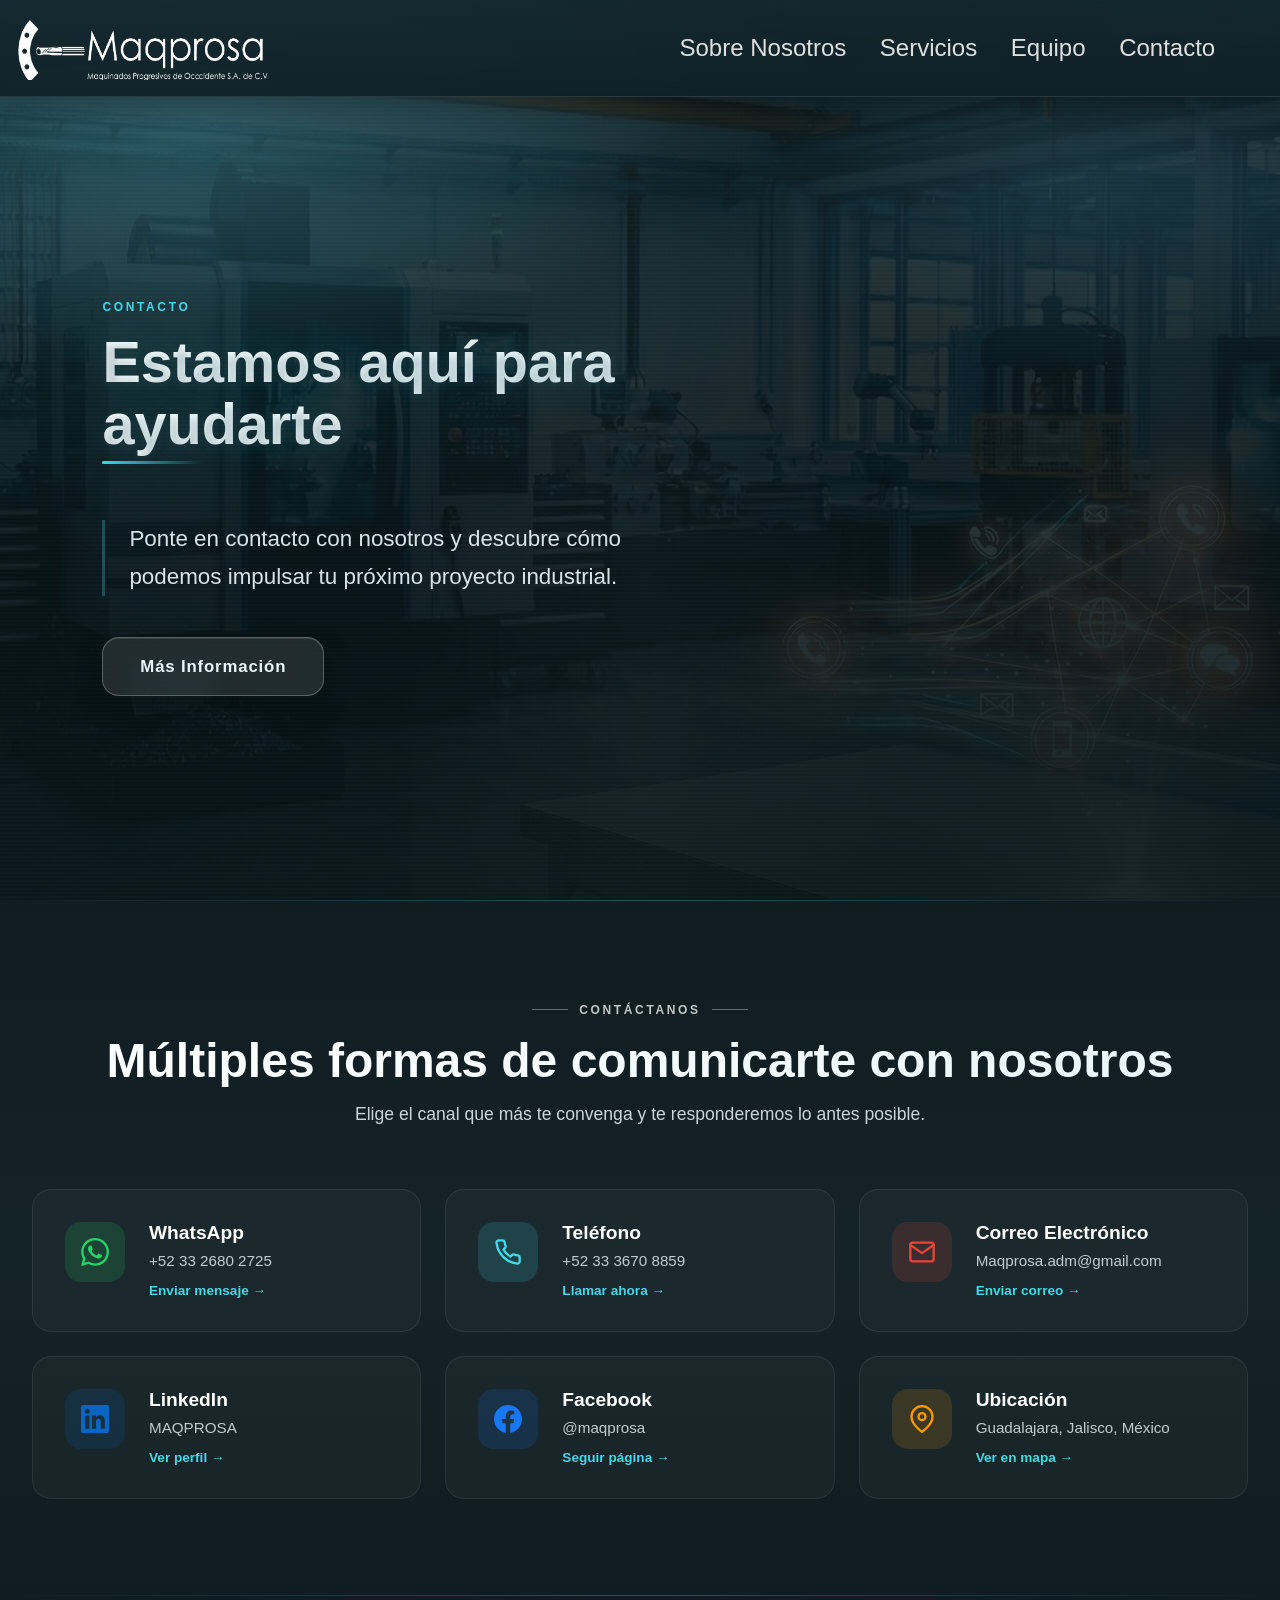
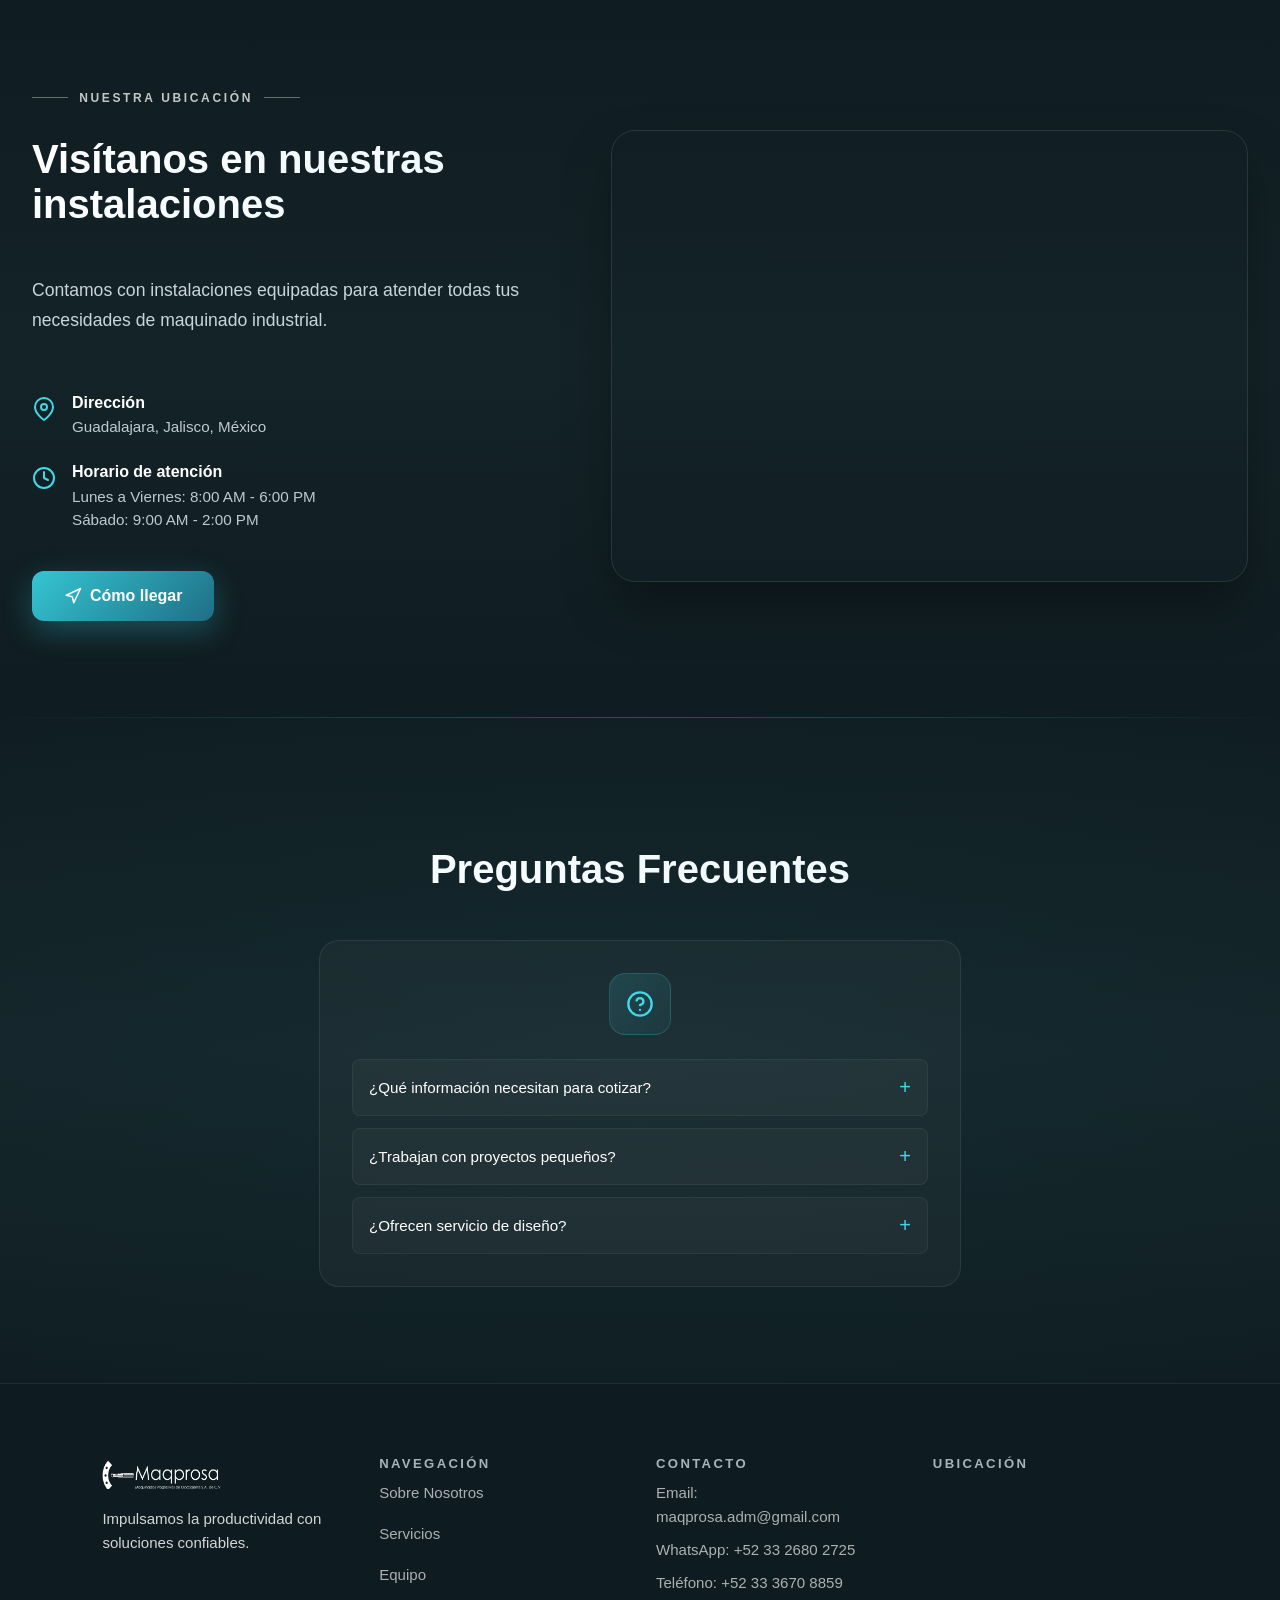
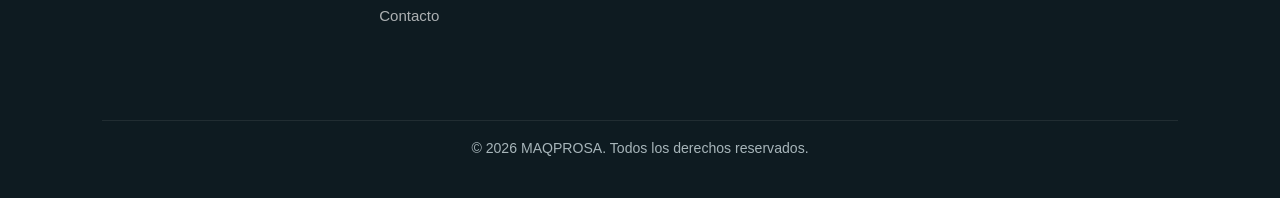
==== commit 6074613c: "Cambiar jpg y png a avif, mantener webp" ====
--- a/contact.html
+++ b/contact.html
@@ -9,7 +9,7 @@
         <link rel="stylesheet" href="frontend/contact_mobile.css" />
         <script ref="script" src="frontend/script.js" defer></script>
         <script ref="script" src="frontend/script_navbar.js" defer></script>
-        <link rel="icon" type="image/png" href="frontend/media/logo.png" />
+        <link rel="icon" type="image/png" href="frontend/media/logo.avif" />
         <title>CONTACTO | MAQPROSA</title>
     </head>
     <body>
@@ -18,7 +18,7 @@
                 <a href="index.html#home" class="nav-link nav-logo">
                     <img
                         class="logo-nav"
-                        src="frontend/media/logo-nav.png"
+                        src="frontend/media/logo-nav.avif"
                         alt="Logo MAQPROSA"
                     />
                 </a>
@@ -128,7 +128,7 @@
                             </div>
                         </a>
                         <a
-                            href="mailto:Maqprosa.adm@gmail.com"
+                            href="mailto:maqprosa.adm@gmail.com"
                             class="contact-card contact-card--email"
                         >
                             <div class="contact-card-icon">
@@ -208,7 +208,7 @@
                             </div>
                         </a>
                         <a
-                            href="https://maps.app.goo.gl/YourLocationLink"
+                            href="https://maps.app.goo.gl/6aFFWrG5LWGNJoUC9"
                             class="contact-card contact-card--location"
                             target="_blank"
                             rel="noopener"
@@ -293,7 +293,7 @@
                             </div>
                         </div>
                         <a
-                            href="https://maps.app.goo.gl/YourLocationLink"
+                            href="https://www.google.com/maps/dir//Maqprosa,+C.+Juan+de+la+Barrera+555,+La+Guadalupana,+45596+San+Pedro+Tlaquepaque,+Jal./@20.592162,-103.3332545,4221m/data=!3m1!1e3!4m8!4m7!1m0!1m5!1m1!1s0x8428b293394a0339:0xa8bdd4ad61870829!2m2!1d-103.3332545!2d20.592162?entry=ttu&g_ep=EgoyMDI2MDEyOC4wIKXMDSoASAFQAw%3D%3D"
                             class="btn map-btn"
                             target="_blank"
                             rel="noopener"
@@ -395,7 +395,7 @@
                 <div class="footer-section">
                     <img
                         class="footer-logo"
-                        src="frontend/media/logo-footer.png"
+                        src="frontend/media/logo-footer.avif"
                         alt="Logo MAQPROSA"
                     />
                     <p>
@@ -413,8 +413,8 @@
                 </div>
                 <div class="footer-section">
                     <h4>Contacto</h4>
-                    <a href="mailto:Maqprosa.adm@gmail.com"
-                        >Email: Maqprosa.adm@gmail.com</a
+                    <a href="mailto:maqprosa.adm@gmail.com"
+                        >Email: maqprosa.adm@gmail.com</a
                     >
                     <a href="https://wa.me/523326802725"
                         >WhatsApp: +52 33 2680 2725</a
--- a/frontend/styles.css
+++ b/frontend/styles.css
@@ -178,7 +178,7 @@
     min-height: 100vh;
     max-height: 100vh;
     padding: 0;
-    background-image: url(media/bg_no_blur.jpg);
+    background-image: url(media/bg_no_blur.avif);
     background-size: cover;
     background-position: center;
     background-repeat: no-repeat;
@@ -1165,3 +1165,36 @@
     color: var(--font-color-subtle);
 }
 
+/* ===== SEO & Accessibility Utilities ===== */
+.skip-link {
+    position: absolute;
+    top: -100%;
+    left: 50%;
+    transform: translateX(-50%);
+    background: var(--accent-color);
+    color: var(--dark-bg);
+    padding: 0.75rem 1.5rem;
+    border-radius: 0 0 8px 8px;
+    font-weight: 600;
+    text-decoration: none;
+    z-index: 10000;
+    transition: top 0.3s ease;
+}
+
+.skip-link:focus {
+    top: 0;
+    outline: 3px solid var(--font-color);
+    outline-offset: 2px;
+}
+
+.visually-hidden {
+    position: absolute !important;
+    width: 1px !important;
+    height: 1px !important;
+    padding: 0 !important;
+    margin: -1px !important;
+    overflow: hidden !important;
+    clip: rect(0, 0, 0, 0) !important;
+    white-space: nowrap !important;
+    border: 0 !important;
+}
--- a/frontend/contact.css
+++ b/frontend/contact.css
@@ -10,7 +10,7 @@
     width: 100%;
     min-height: 100vh;
     padding: 0;
-    background-image: url("media/bg_no_blur.jpg");
+    background-image: url("media/contact-bg.avif");
     background-size: cover;
     background-position: center;
     background-repeat: no-repeat;
@@ -700,13 +700,13 @@
 
 
 .info-grid {
-    display: grid;
-    grid-template-columns: repeat(1, 1fr);
-    gap: 2rem;
+    display: flex;
+    justify-content: center;
 }
 
 
 .info-card {
+    width: 50%;
     background: rgba(255, 255, 255, 0.03);
     border: 1px solid rgba(255, 255, 255, 0.08);
     border-radius: 1.25rem;
--- a/frontend/contact_mobile.css
+++ b/frontend/contact_mobile.css
@@ -25,6 +25,7 @@
 
 @media screen and (max-width: 768px) {
     .hero-contact {
+        background-image: url(media/cta-bg.avif);
         background-attachment: scroll;
         background-size: cover;
         background-position: center;
@@ -123,6 +124,7 @@
     }
 
     .info-card {
+        width: 100%;
         padding: 1.5rem;
     }
 
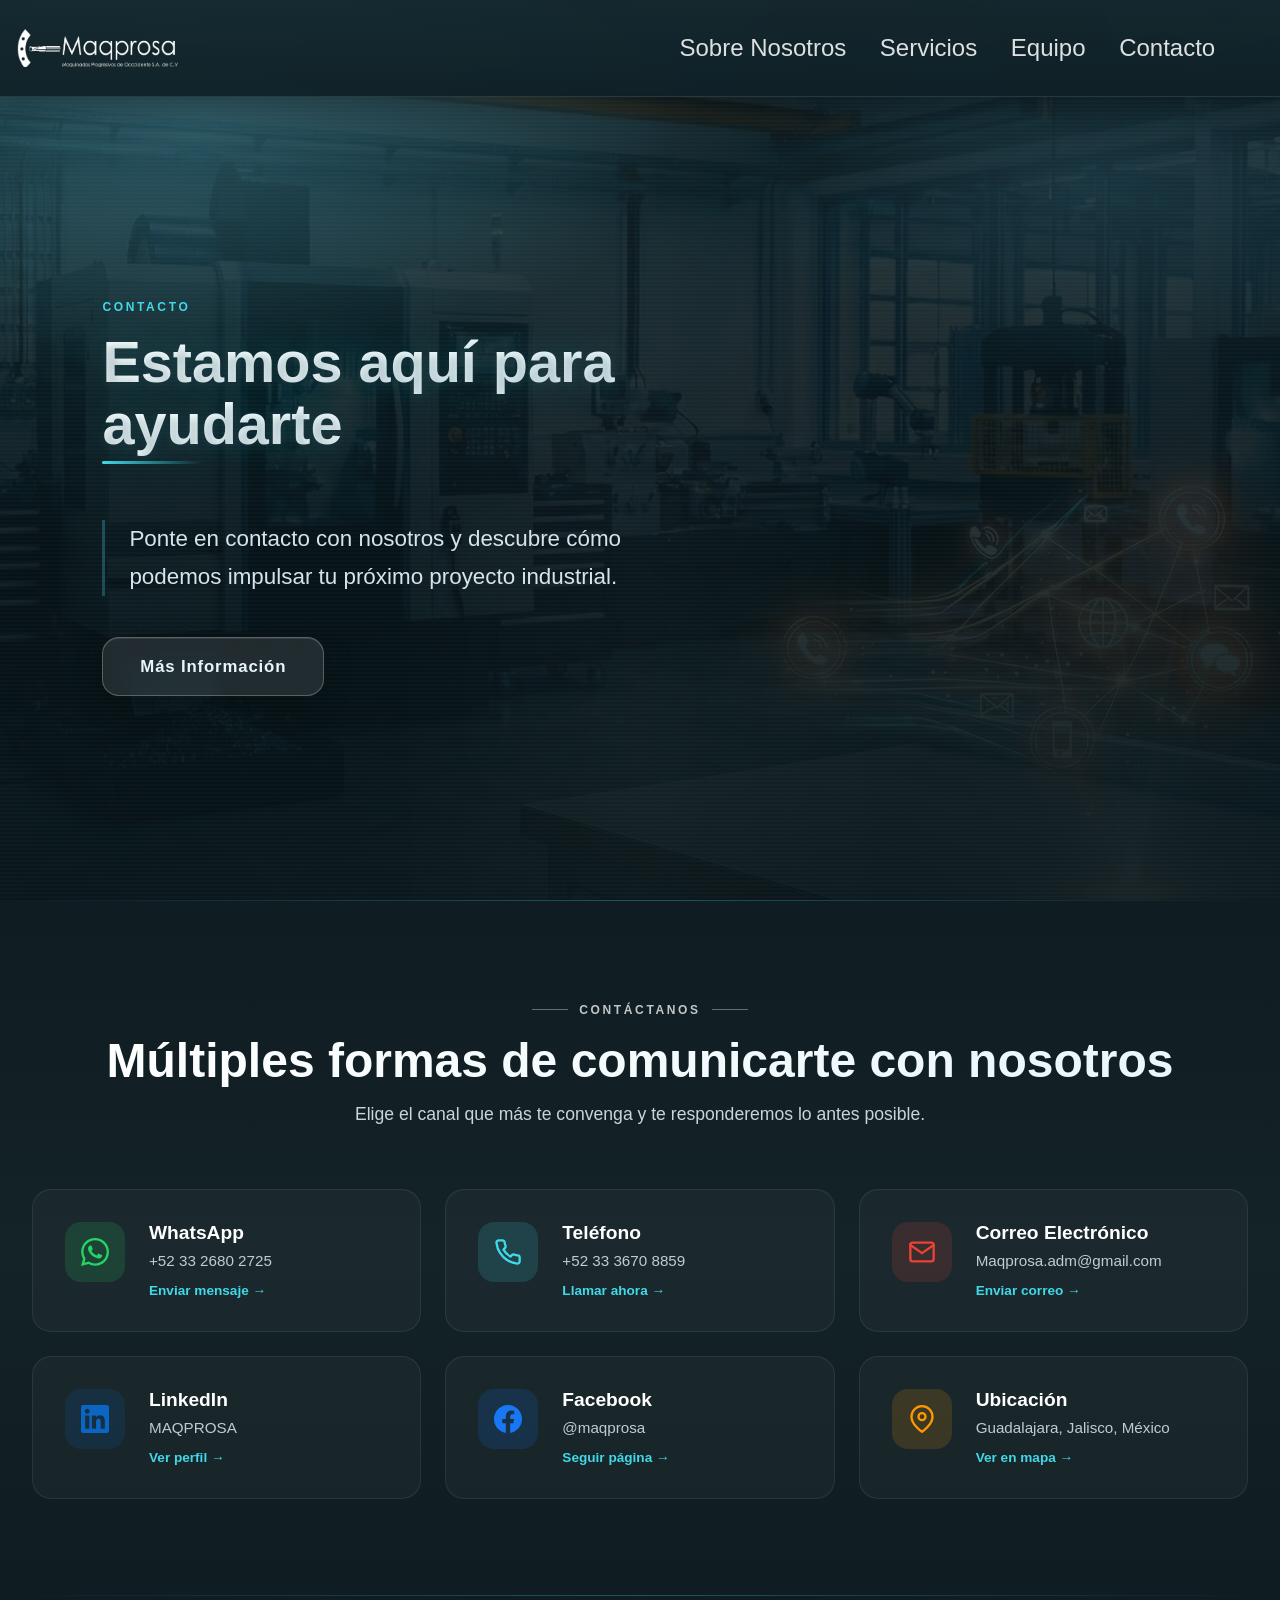
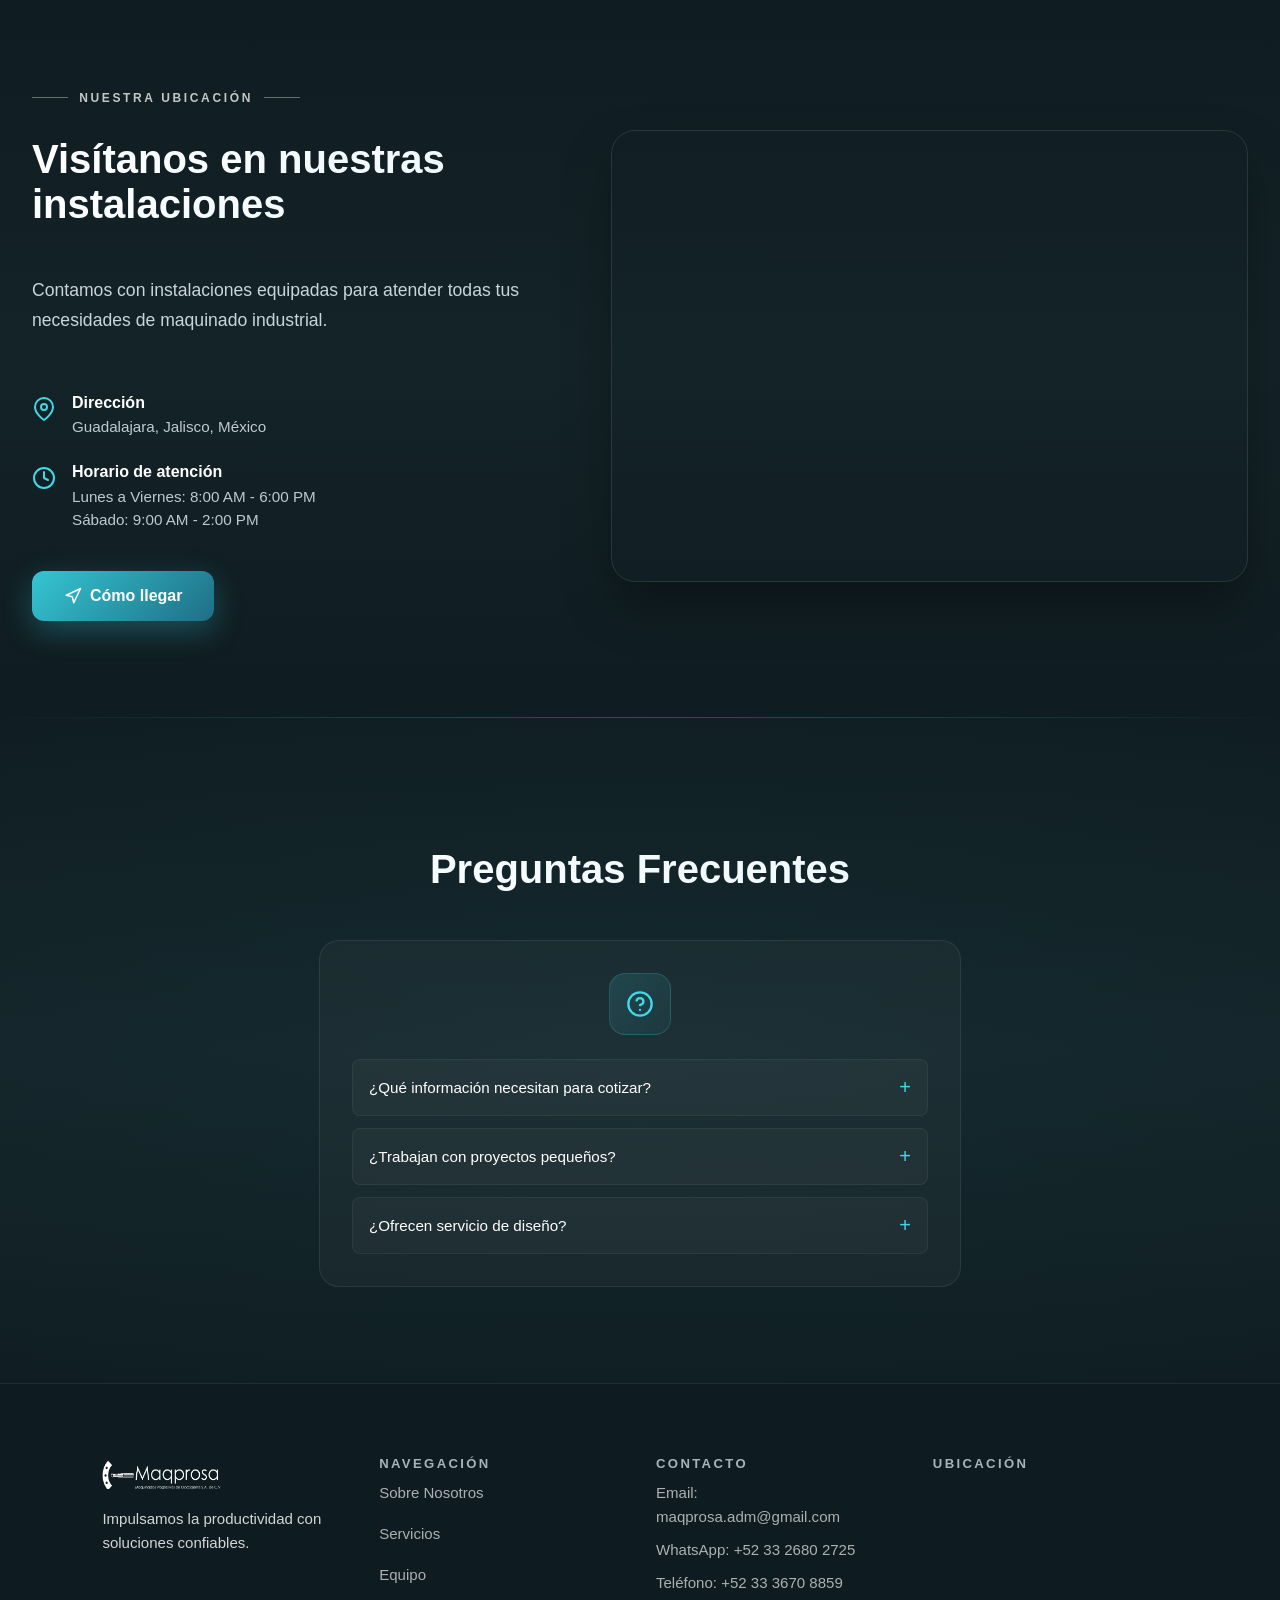
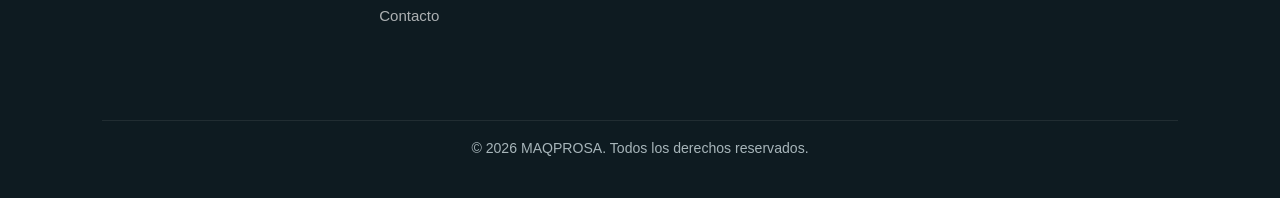
==== commit 4a52acf7: "Web Test Speed" ====
--- a/contact.html
+++ b/contact.html
@@ -3,23 +3,34 @@
     <head>
         <meta charset="UTF-8" />
         <meta name="viewport" content="width=device-width, initial-scale=1.0" />
+        
+        <!-- Preload de recursos críticos -->
+        <link rel="preload" href="frontend/styles.css" as="style" />
+        <link rel="preload" href="frontend/media/logo-nav.avif" as="image" type="image/avif" />
+        
+        <!-- Hojas de estilo -->
         <link rel="stylesheet" href="frontend/styles.css" />
-        <link rel="stylesheet" href="frontend/styles_mobile.css" />
+        <link rel="stylesheet" href="frontend/styles_mobile.css" media="screen and (max-width: 1024px)" />
         <link rel="stylesheet" href="frontend/contact.css" />
-        <link rel="stylesheet" href="frontend/contact_mobile.css" />
-        <script ref="script" src="frontend/script.js" defer></script>
-        <script ref="script" src="frontend/script_navbar.js" defer></script>
+        <link rel="stylesheet" href="frontend/contact_mobile.css" media="screen and (max-width: 1024px)" />
+        
+        <!-- Scripts -->
+        <script src="frontend/script.js" defer></script>
+        <script src="frontend/script_navbar.js" defer></script>
+        
         <link rel="icon" type="image/png" href="frontend/media/logo.avif" />
         <title>CONTACTO | MAQPROSA</title>
     </head>
     <body>
         <header>
             <nav>
-                <a href="index.html#home" class="nav-link nav-logo">
+                <a href="index.html#home" class="nav-link nav-logo" aria-label="MAQPROSA - Ir al inicio">
                     <img
                         class="logo-nav"
                         src="frontend/media/logo-nav.avif"
                         alt="Logo MAQPROSA"
+                        fetchpriority="high"
+                        decoding="async"
                     />
                 </a>
                 <div class="menu-toggle" id="menuToggle">
@@ -266,7 +277,7 @@
                                     <circle cx="12" cy="10" r="3"></circle>
                                 </svg>
                                 <div>
-                                    <h4>Dirección</h4>
+                                    <h3>Dirección</h3>
                                     <p>Guadalajara, Jalisco, México</p>
                                 </div>
                             </div>
@@ -286,7 +297,7 @@
                                     ></polyline>
                                 </svg>
                                 <div>
-                                    <h4>Horario de atención</h4>
+                                    <h3>Horario de atención</h3>
                                     <p>Lunes a Viernes: 8:00 AM - 6:00 PM</p>
                                     <p>Sábado: 9:00 AM - 2:00 PM</p>
                                 </div>
@@ -323,6 +334,7 @@
                             allowfullscreen=""
                             loading="lazy"
                             referrerpolicy="no-referrer-when-downgrade"
+                            title="Mapa de ubicación de MAQPROSA en Google Maps"
                         ></iframe>
                     </div>
                 </div>
@@ -397,13 +409,17 @@
                         class="footer-logo"
                         src="frontend/media/logo-footer.avif"
                         alt="Logo MAQPROSA"
+                        width="120"
+                        height="40"
+                        loading="lazy"
+                        decoding="async"
                     />
                     <p>
                         Impulsamos la productividad con soluciones confiables.
                     </p>
                 </div>
                 <div class="footer-section">
-                    <h4>Navegación</h4>
+                    <h3>Navegación</h3>
                     <ul>
                         <li><a href="us.html">Sobre Nosotros</a></li>
                         <li><a href="services.html">Servicios</a></li>
@@ -412,7 +428,7 @@
                     </ul>
                 </div>
                 <div class="footer-section">
-                    <h4>Contacto</h4>
+                    <h3>Contacto</h3>
                     <a href="mailto:maqprosa.adm@gmail.com"
                         >Email: maqprosa.adm@gmail.com</a
                     >
@@ -422,7 +438,7 @@
                     <a href="tel:+523336708859">Teléfono: +52 33 3670 8859</a>
                 </div>
                 <div class="footer-section footer-map">
-                    <h4>Ubicación</h4>
+                    <h3>Ubicación</h3>
                     <iframe
                         src="https://www.google.com/maps/embed?pb=!1m18!1m12!1m3!1d8265.29716269699!2d-103.33255174720152!3d20.59193662450971!2m3!1f0!2f0!3f0!3m2!1i1024!2i768!4f13.1!3m3!1m2!1s0x8428b293394a0339%3A0xa8bdd4ad61870829!2sMaqprosa!5e0!3m2!1ses-419!2smx!4v1769815293856!5m2!1ses-419!2smx"
                         width="400"
@@ -431,6 +447,7 @@
                         allowfullscreen=""
                         loading="lazy"
                         referrerpolicy="no-referrer-when-downgrade"
+                        title="Mapa de ubicación de MAQPROSA en Google Maps"
                     ></iframe>
                 </div>
             </div>
--- a/frontend/styles.css
+++ b/frontend/styles.css
@@ -95,9 +95,12 @@
 }
 
 .logo-nav {
-    height: 70px;
+    height: auto;
+    max-height: 45px;
+    width: auto;
     margin: 0;
-    padding: 0 0em;
+    padding: 0;
+    object-fit: contain;
 }
 
 .nav-link {
@@ -1099,18 +1102,8 @@
     margin-bottom: 0.9rem;
 }
 
-.footer-section h3,
-.footer-section h4 {
+.footer-section h3 {
     margin: 0 0 0.65rem;
-    letter-spacing: 0.02em;
-}
-
-.footer-section h3 {
-    font-size: 1.25rem;
-    color: var(--font-color);
-}
-
-.footer-section h4 {
     font-size: 0.82rem;
     text-transform: uppercase;
     letter-spacing: 0.18em;
--- a/frontend/styles.css
+++ b/frontend/styles.css
@@ -95,9 +95,12 @@
 }
 
 .logo-nav {
-    height: 70px;
+    height: auto;
+    max-height: 45px;
+    width: auto;
     margin: 0;
-    padding: 0 0em;
+    padding: 0;
+    object-fit: contain;
 }
 
 .nav-link {
@@ -1099,18 +1102,8 @@
     margin-bottom: 0.9rem;
 }
 
-.footer-section h3,
-.footer-section h4 {
+.footer-section h3 {
     margin: 0 0 0.65rem;
-    letter-spacing: 0.02em;
-}
-
-.footer-section h3 {
-    font-size: 1.25rem;
-    color: var(--font-color);
-}
-
-.footer-section h4 {
     font-size: 0.82rem;
     text-transform: uppercase;
     letter-spacing: 0.18em;
--- a/frontend/styles_mobile.css
+++ b/frontend/styles_mobile.css
@@ -284,7 +284,7 @@
     }
 
     .cta-section-index {
-        padding: 4rem 0;
+        padding: 4rem 2em;
     }
 
     .cta-container-index {
@@ -630,7 +630,7 @@
         width: 100px;
     }
 
-    .footer-section h4 {
+    .footer-section h3 {
         font-size: 0.8rem;
     }
 
@@ -777,7 +777,7 @@
 
     .cta-btn-index {
         width: 100%;
-        max-width: 280px;
+        max-width: 200px;
         padding: 0.85rem 1.25rem;
         font-size: 0.9rem;
     }
@@ -795,7 +795,7 @@
         width: 90px;
     }
 
-    .footer-section h4 {
+    .footer-section h3 {
         font-size: 0.75rem;
     }
 
@@ -878,10 +878,6 @@
     }
 
     .footer-section h3 {
-        font-size: 1rem;
-    }
-
-    .footer-section h4 {
         font-size: 0.78rem;
     }
 
--- a/frontend/contact.css
+++ b/frontend/contact.css
@@ -578,7 +578,7 @@
 }
 
 
-.map-detail-item h4 {
+.map-detail-item h3 {
     font-size: 1rem;
     color: #fff;
     margin: 0 0 0.3rem 0;
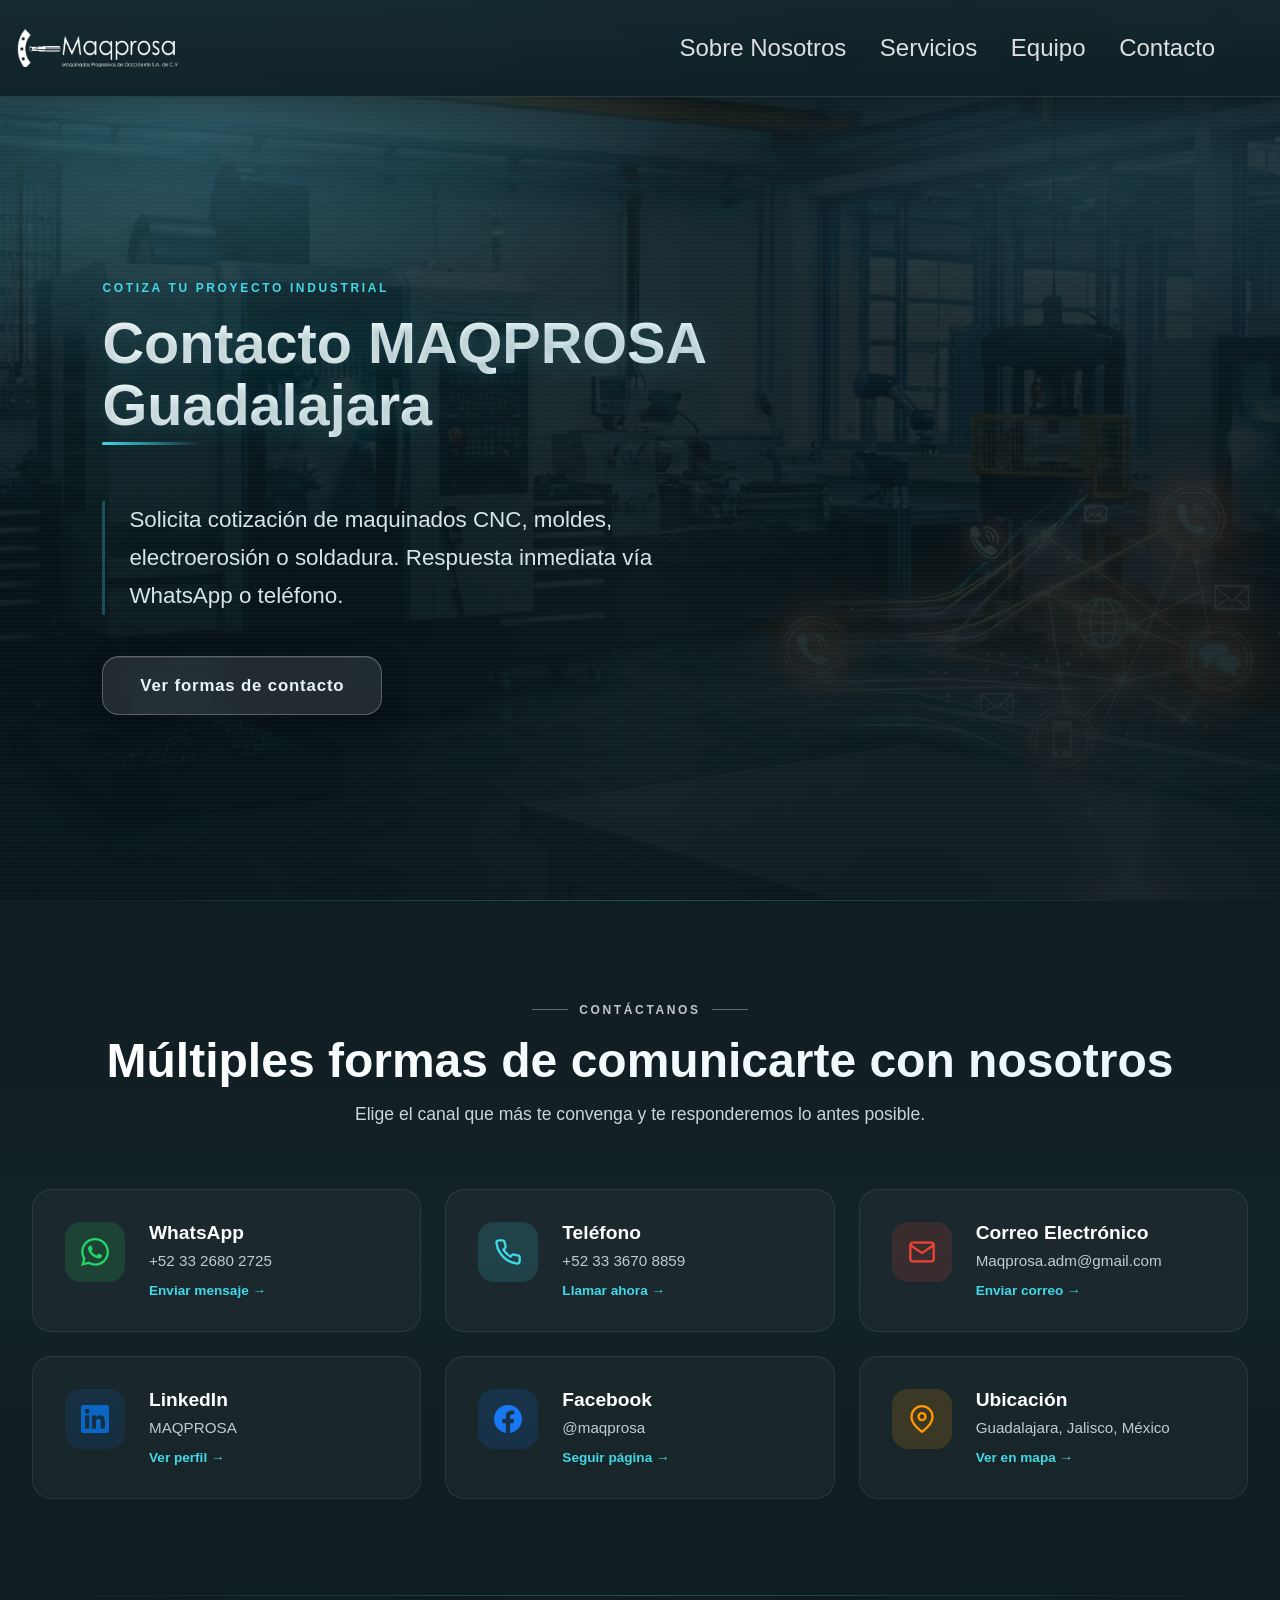
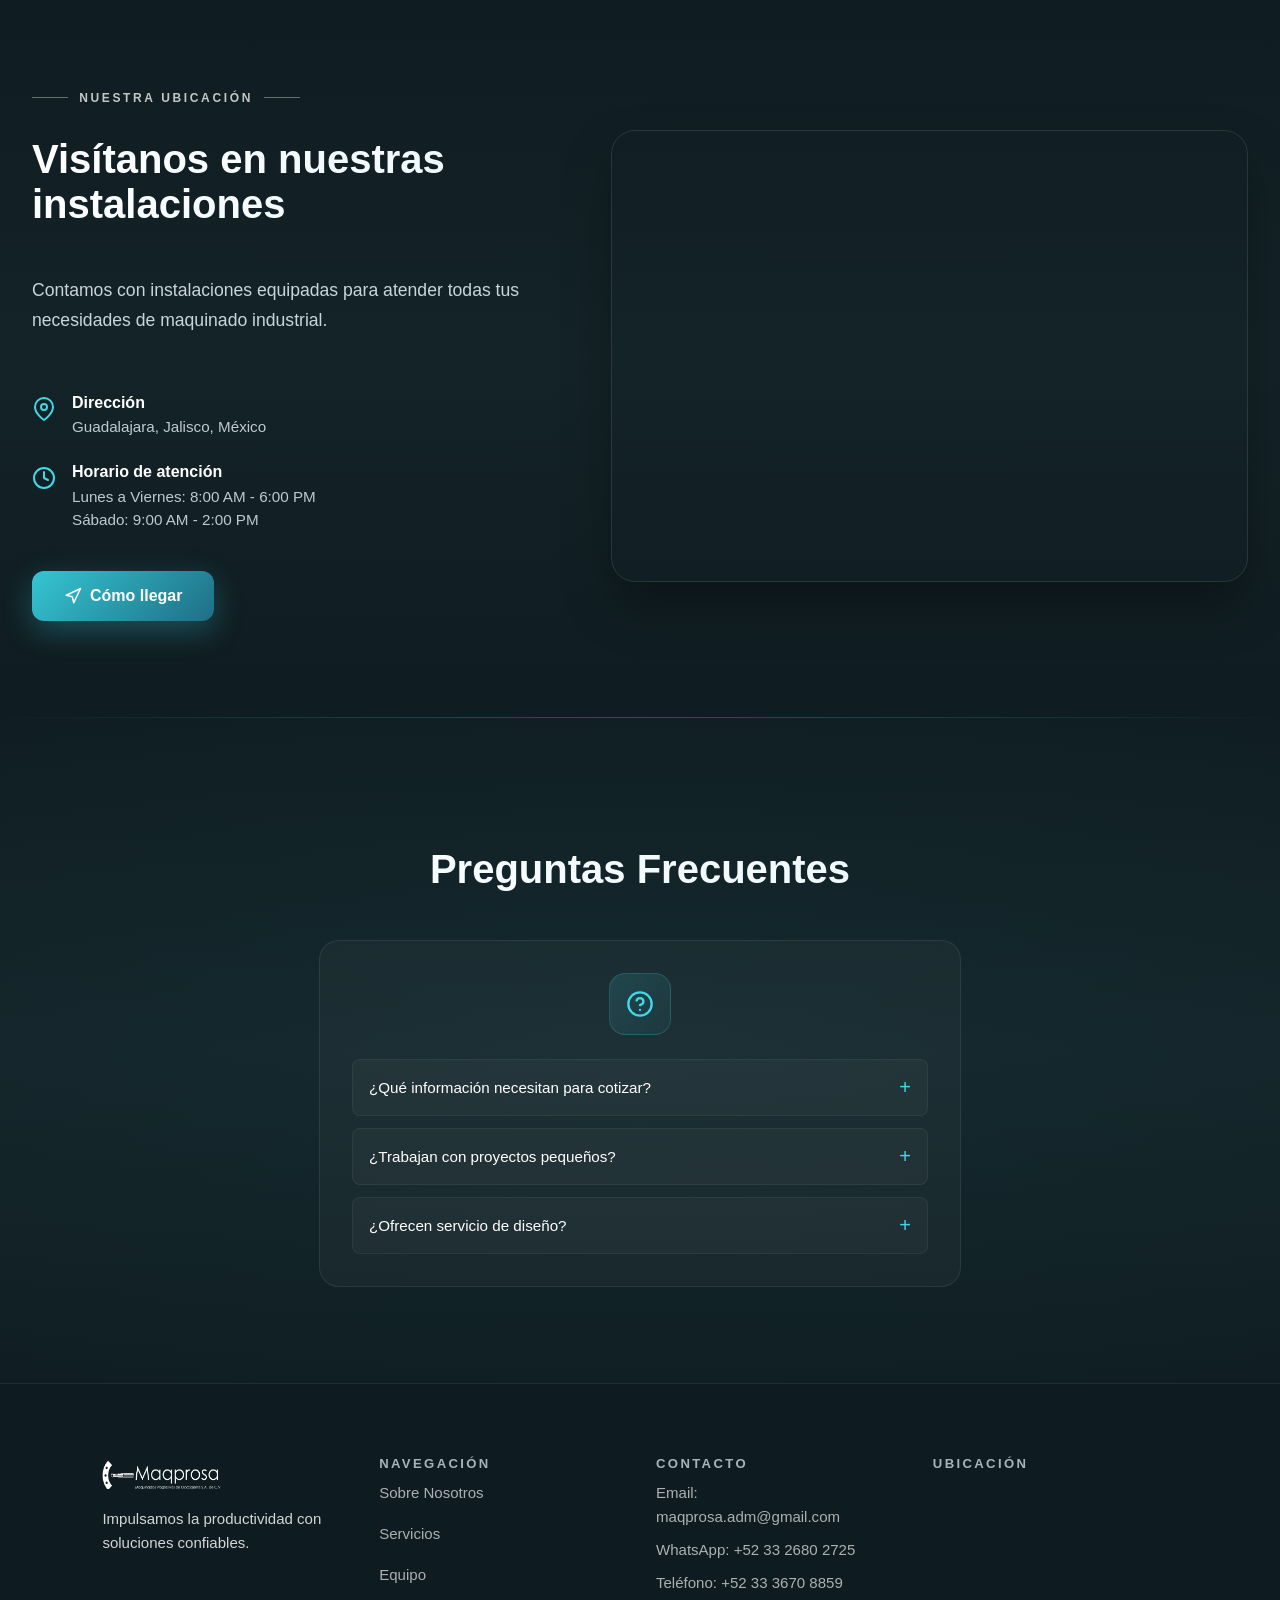
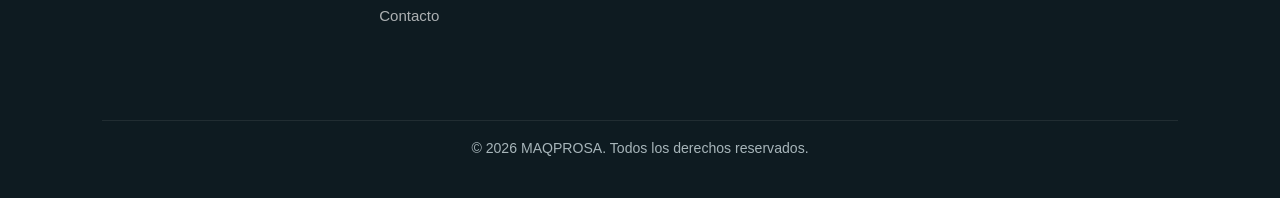
==== commit a6549741: "FIRST FINAL DESIGN AND COMPLETE SEO" ====
--- a/contact.html
+++ b/contact.html
@@ -1,8 +1,74 @@
 <!doctype html>
-<html lang="es">
+<html lang="es-MX">
     <head>
+        <!-- Meta tags básicos -->
         <meta charset="UTF-8" />
         <meta name="viewport" content="width=device-width, initial-scale=1.0" />
+        <meta http-equiv="X-UA-Compatible" content="IE=edge" />
+        
+        <!-- SEO Meta Tags Principales -->
+        <title>Contacto | MAQPROSA - Solicita Cotización de Servicios Industriales en Guadalajara</title>
+        <meta name="description" content="Contacta a MAQPROSA para cotizaciones de maquinaria industrial, fabricación de moldes, mecanizado CNC y soldadura. Ubicados en Guadalajara, Jalisco. Tel: +52-33-3670-8859. Soporte 24/7." />
+        <meta name="keywords" content="contacto MAQPROSA, cotización maquinaria industrial, solicitar presupuesto CNC, contacto servicios industriales Guadalajara, teléfono MAQPROSA, email MAQPROSA, ubicación MAQPROSA Jalisco" />
+        <meta name="author" content="MAQPROSA" />
+        <meta name="robots" content="index, follow, max-image-preview:large, max-snippet:-1, max-video-preview:-1" />
+        <meta name="googlebot" content="index, follow" />
+        <meta name="bingbot" content="index, follow" />
+        <meta name="revisit-after" content="7 days" />
+        <meta name="rating" content="general" />
+        <meta name="distribution" content="global" />
+        <link rel="canonical" href="https://wakandianshield.github.io/MAQPROSA-WEBSITE/contact.html" />
+        
+        <!-- Geolocalización -->
+        <meta name="geo.region" content="MX-JAL" />
+        <meta name="geo.placename" content="Guadalajara, Jalisco" />
+        <meta name="geo.position" content="20.5919;-103.3326" />
+        <meta name="ICBM" content="20.5919, -103.3326" />
+        
+        <!-- Open Graph / Facebook / LinkedIn / WhatsApp -->
+        <meta property="og:type" content="website" />
+        <meta property="og:url" content="https://wakandianshield.github.io/MAQPROSA-WEBSITE/contact.html" />
+        <meta property="og:title" content="Contacto | MAQPROSA - Solicita Cotización de Servicios Industriales" />
+        <meta property="og:description" content="Contáctanos para cotizaciones de maquinaria industrial, fabricación de moldes, mecanizado CNC y soldadura. Tel: +52-33-3670-8859. Soporte técnico 24/7." />
+        <meta property="og:image" content="https://raw.githubusercontent.com/WakandianShield/MAQPROSA-MEDIA/refs/heads/main/fb-og.png" />
+        <meta property="og:image:secure_url" content="https://raw.githubusercontent.com/WakandianShield/MAQPROSA-MEDIA/refs/heads/main/fb-og.png" />
+        <meta property="og:image:type" content="image/png" />
+        <meta property="og:image:width" content="1200" />
+        <meta property="og:image:height" content="630" />
+        <meta property="og:image:alt" content="MAQPROSA - Contacto y Cotizaciones" />
+        <meta property="og:site_name" content="MAQPROSA" />
+        <meta property="og:locale" content="es_MX" />
+        
+        <!-- Twitter Card -->
+        <meta name="twitter:card" content="summary_large_image" />
+        <meta name="twitter:site" content="@maqprosa" />
+        <meta name="twitter:creator" content="@maqprosa" />
+        <meta name="twitter:url" content="https://wakandianshield.github.io/MAQPROSA-WEBSITE/contact.html" />
+        <meta name="twitter:title" content="Contacto | MAQPROSA - Cotizaciones Industriales" />
+        <meta name="twitter:description" content="Solicita cotización de servicios industriales: fabricación de moldes, mecanizado CNC, soldadura. Guadalajara, Jalisco. Soporte 24/7." />
+        <meta name="twitter:image" content="https://raw.githubusercontent.com/WakandianShield/MAQPROSA-MEDIA/refs/heads/main/twt-og.png" />
+        <meta name="twitter:image:alt" content="MAQPROSA - Contacto y Cotizaciones" />
+        
+        <!-- Favicon y Apple Touch Icons -->
+        <link rel="icon" type="image/png" href="frontend/media/logo.avif" />
+        <link rel="icon" type="image/png" sizes="32x32" href="frontend/media/logo.avif" />
+        <link rel="icon" type="image/png" sizes="16x16" href="frontend/media/logo.avif" />
+        <link rel="apple-touch-icon" href="frontend/media/logo.avif" />
+        <link rel="apple-touch-icon" sizes="152x152" href="frontend/media/iphone-logo.avif" />
+        <link rel="apple-touch-icon" sizes="180x180" href="frontend/media/iphone-logo.avif" />
+        <link rel="apple-touch-icon-precomposed" href="frontend/media/iphone-logo.avif" />
+        <meta name="apple-mobile-web-app-capable" content="yes" />
+        <meta name="apple-mobile-web-app-status-bar-style" content="black-translucent" />
+        <meta name="apple-mobile-web-app-title" content="MAQPROSA Contacto" />
+        <meta name="msapplication-TileImage" content="frontend/media/logo.avif" />
+        <meta name="msapplication-TileColor" content="#0f1c21" />
+        <meta name="theme-color" content="#0f1c21" />
+        
+        <!-- Preconnect para optimización de carga -->
+        <link rel="preconnect" href="https://fonts.googleapis.com" />
+        <link rel="preconnect" href="https://fonts.gstatic.com" crossorigin />
+        <link rel="preconnect" href="https://www.google.com" />
+        <link rel="dns-prefetch" href="https://www.google-analytics.com" />
         
         <!-- Preload de recursos críticos -->
         <link rel="preload" href="frontend/styles.css" as="style" />
@@ -18,8 +84,116 @@
         <script src="frontend/script.js" defer></script>
         <script src="frontend/script_navbar.js" defer></script>
         
-        <link rel="icon" type="image/png" href="frontend/media/logo.avif" />
-        <title>CONTACTO | MAQPROSA</title>
+        <!-- Schema.org JSON-LD - ContactPage -->
+        <script type="application/ld+json">
+        {
+            "@context": "https://schema.org",
+            "@type": "ContactPage",
+            "name": "Contacto MAQPROSA",
+            "description": "Página de contacto de MAQPROSA para solicitar cotizaciones y consultas sobre servicios industriales.",
+            "url": "https://wakandianshield.github.io/MAQPROSA-WEBSITE/contact.html",
+            "mainEntity": {
+                "@type": "Organization",
+                "name": "MAQPROSA",
+                "url": "https://wakandianshield.github.io/MAQPROSA-WEBSITE/",
+                "logo": "https://wakandianshield.github.io/MAQPROSA-WEBSITE/frontend/media/logo.avif",
+                "contactPoint": [
+                    {
+                        "@type": "ContactPoint",
+                        "telephone": "+52-33-3670-8859",
+                        "contactType": "customer service",
+                        "availableLanguage": ["Spanish", "English"],
+                        "areaServed": "MX",
+                        "hoursAvailable": {
+                            "@type": "OpeningHoursSpecification",
+                            "dayOfWeek": ["Monday", "Tuesday", "Wednesday", "Thursday", "Friday", "Saturday", "Sunday"],
+                            "opens": "00:00",
+                            "closes": "23:59"
+                        }
+                    },
+                    {
+                        "@type": "ContactPoint",
+                        "telephone": "+52-33-2680-2725",
+                        "contactType": "sales",
+                        "availableLanguage": ["Spanish", "English"],
+                        "areaServed": "MX"
+                    }
+                ],
+                "email": "maqprosa.adm@gmail.com",
+                "address": {
+                    "@type": "PostalAddress",
+                    "streetAddress": "Guadalajara",
+                    "addressLocality": "Guadalajara",
+                    "addressRegion": "Jalisco",
+                    "postalCode": "44100",
+                    "addressCountry": "MX"
+                }
+            }
+        }
+        </script>
+        
+        <!-- Schema.org JSON-LD - BreadcrumbList -->
+        <script type="application/ld+json">
+        {
+            "@context": "https://schema.org",
+            "@type": "BreadcrumbList",
+            "itemListElement": [
+                {
+                    "@type": "ListItem",
+                    "position": 1,
+                    "name": "Inicio",
+                    "item": "https://wakandianshield.github.io/MAQPROSA-WEBSITE/"
+                },
+                {
+                    "@type": "ListItem",
+                    "position": 2,
+                    "name": "Contacto",
+                    "item": "https://wakandianshield.github.io/MAQPROSA-WEBSITE/contact.html"
+                }
+            ]
+        }
+        </script>
+        
+        <!-- Schema.org JSON-LD - LocalBusiness -->
+        <script type="application/ld+json">
+        {
+            "@context": "https://schema.org",
+            "@type": "LocalBusiness",
+            "name": "MAQPROSA",
+            "image": "https://wakandianshield.github.io/MAQPROSA-WEBSITE/frontend/media/logo.avif",
+            "@id": "https://wakandianshield.github.io/MAQPROSA-WEBSITE/",
+            "url": "https://wakandianshield.github.io/MAQPROSA-WEBSITE/",
+            "telephone": "+52-33-3670-8859",
+            "priceRange": "$$",
+            "address": {
+                "@type": "PostalAddress",
+                "streetAddress": "Guadalajara",
+                "addressLocality": "Guadalajara",
+                "addressRegion": "Jalisco",
+                "postalCode": "44100",
+                "addressCountry": "MX"
+            },
+            "geo": {
+                "@type": "GeoCoordinates",
+                "latitude": 20.5919,
+                "longitude": -103.3326
+            },
+            "openingHoursSpecification": [
+                {
+                    "@type": "OpeningHoursSpecification",
+                    "dayOfWeek": ["Monday", "Tuesday", "Wednesday", "Thursday", "Friday"],
+                    "opens": "08:00",
+                    "closes": "18:00"
+                },
+                {
+                    "@type": "OpeningHoursSpecification",
+                    "dayOfWeek": "Saturday",
+                    "opens": "09:00",
+                    "closes": "14:00"
+                }
+            ]
+        }
+        </script>
     </head>
     <body>
         <header>
@@ -59,17 +233,16 @@
                 <div class="hero-bg-contact"></div>
                 <div class="hero-content-contact">
                     <div class="hero-text-contact">
-                        <span class="hero-kicker">Contacto</span>
-                        <h1>Estamos aquí para ayudarte</h1>
+                        <span class="hero-kicker">Cotiza tu Proyecto Industrial</span>
+                        <h1>Contacto MAQPROSA Guadalajara</h1>
                         <p>
-                            Ponte en contacto con nosotros y descubre cómo
-                            podemos impulsar tu próximo proyecto industrial.
+                            Solicita cotización de maquinados CNC, moldes, electroerosión o soldadura. Respuesta inmediata vía WhatsApp o teléfono.
                         </p>
                         <div class="hero-actions">
                             <a
                                 href="#contacto"
                                 class="btn hero-btn hero-btn--secondary"
-                                >Más Información</a
+                                >Ver formas de contacto</a
                             >
                         </div>
                     </div>
